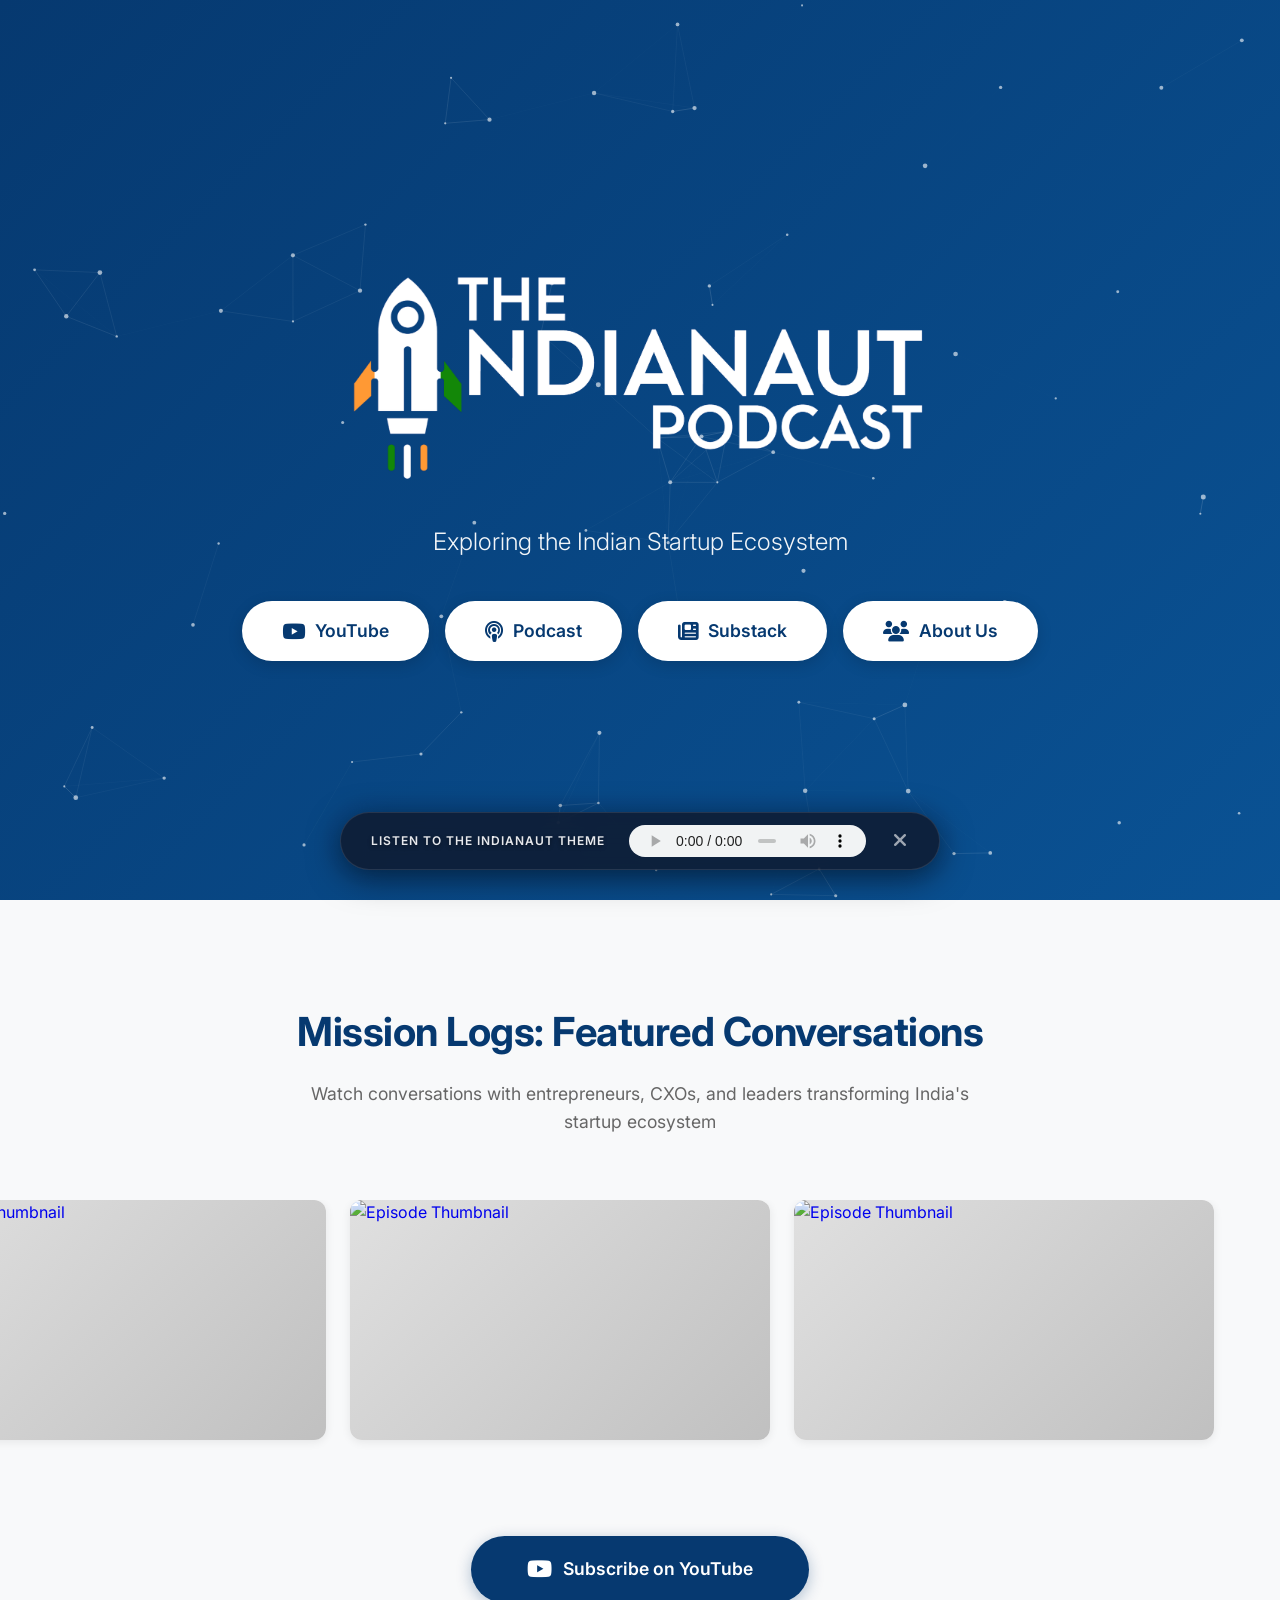
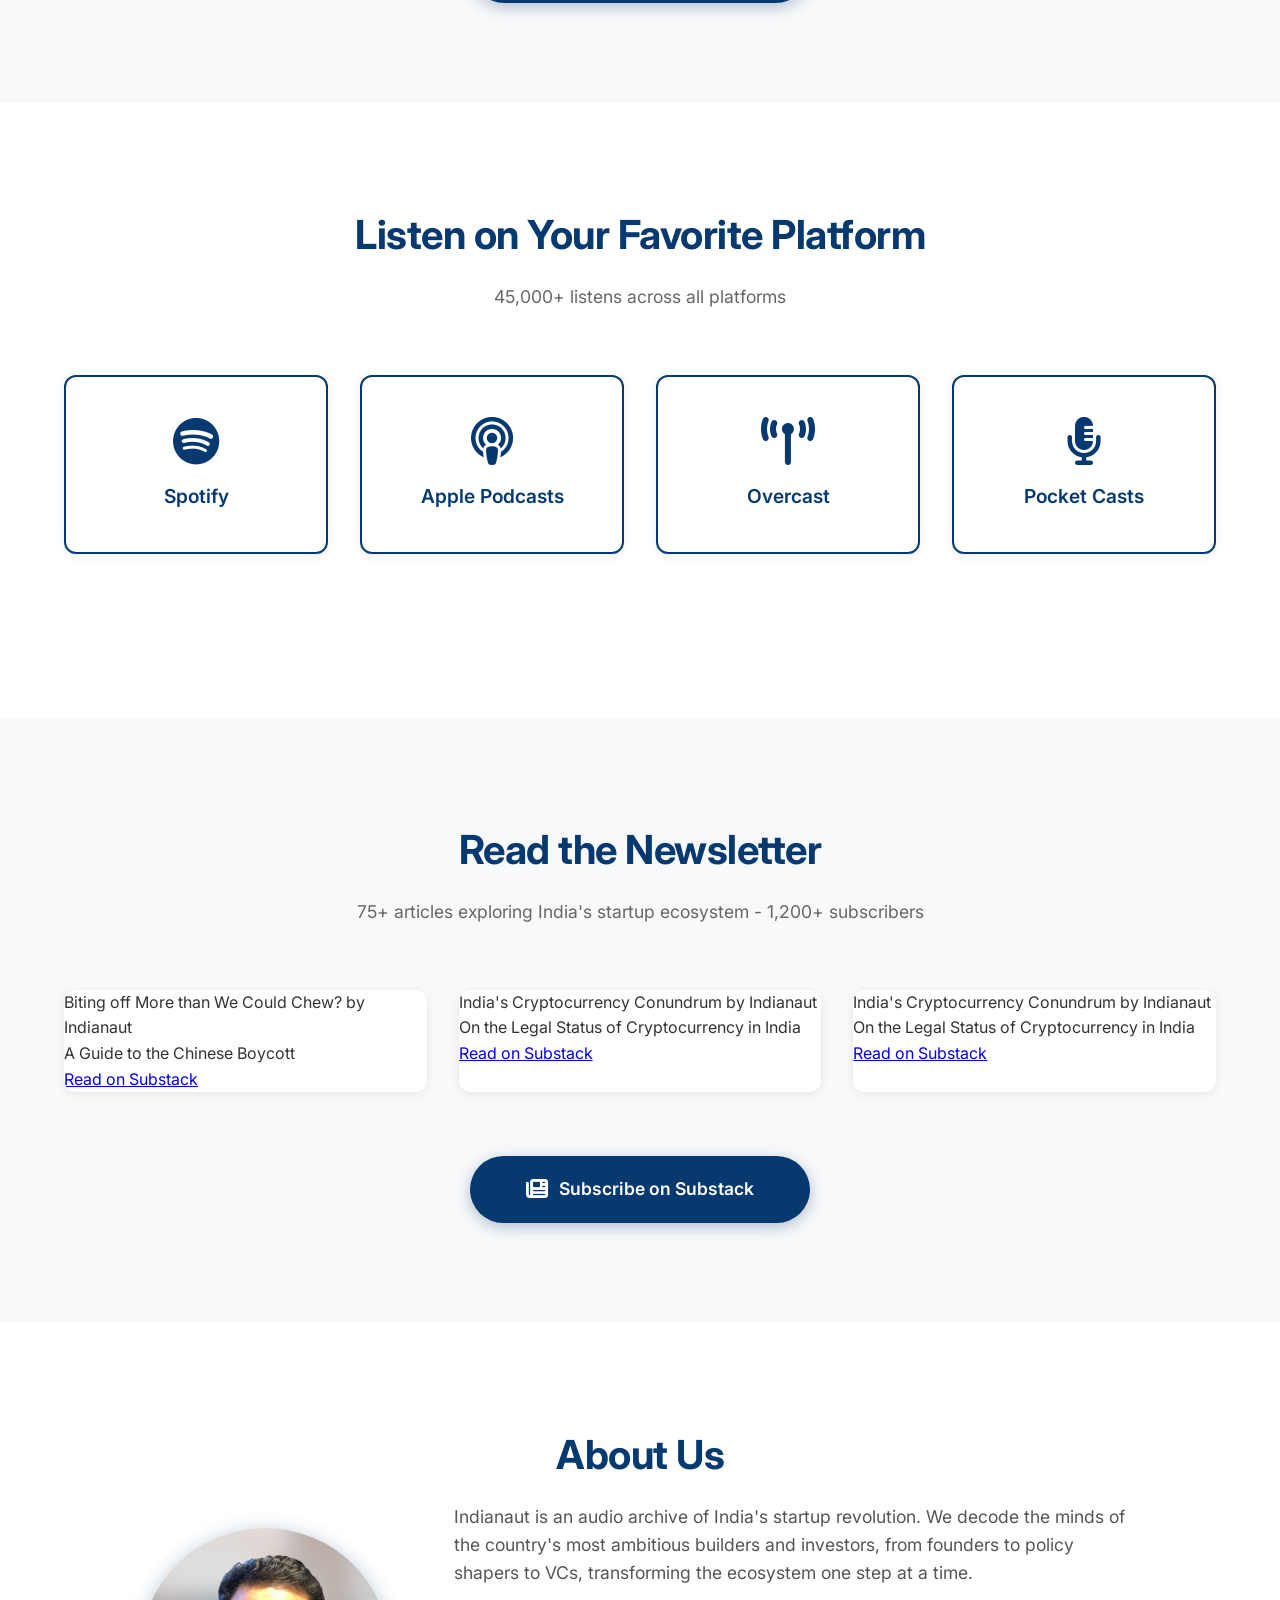
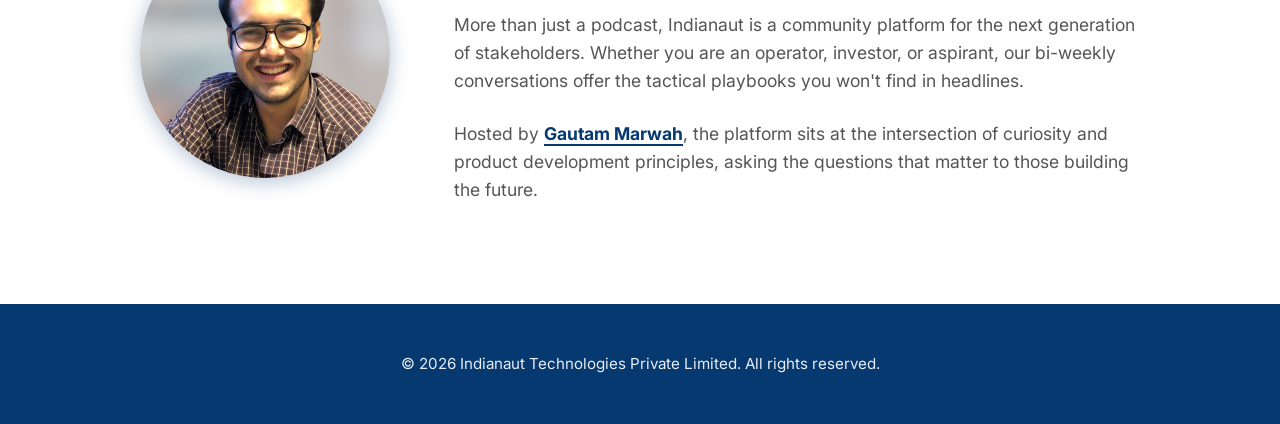
==== index.html @ 7483e56b "First deploy" ====
<!DOCTYPE html>
<html lang="en">
<head>
    <meta charset="UTF-8">
    <meta name="viewport" content="width=device-width, initial-scale=1.0">
    <title>Indianaut | Exploring the Indian Startup Ecosystem</title>
    <meta name="description" content="Join Gautam Marwah as he decodes the stories of India's best founders and investors.">

    <!-- Favicons -->
    <link rel="icon" type="image/x-icon" href="favicon.ico">
    <link rel="apple-touch-icon" href="favicon.ico">

    <!-- Open Graph Meta Tags -->
    <meta property="og:type" content="website">
    <meta property="og:url" content="https://indianaut.com/">
    <meta property="og:title" content="Indianaut | Exploring the Indian Startup Ecosystem">
    <meta property="og:description" content="Join Gautam Marwah as he decodes the stories of India's best founders and investors.">
    <meta property="og:image" content="logo.png">
    <meta property="og:image:width" content="1200">
    <meta property="og:image:height" content="630">
    <meta property="og:site_name" content="Indianaut">

    <!-- Twitter Card Meta Tags -->
    <meta name="twitter:card" content="summary_large_image">
    <meta name="twitter:title" content="Indianaut | Exploring the Indian Startup Ecosystem">
    <meta name="twitter:description" content="Join Gautam Marwah as he decodes the stories of India's best founders and investors.">
    <meta name="twitter:image" content="logo.png">

    <link rel="stylesheet" href="style.css">
    <link rel="preconnect" href="https://fonts.googleapis.com">
    <link rel="preconnect" href="https://fonts.gstatic.com" crossorigin>
    <link href="https://fonts.googleapis.com/css2?family=Inter:wght@300;400;600;700&display=swap" rel="stylesheet">
    <link rel="stylesheet" href="https://cdnjs.cloudflare.com/ajax/libs/font-awesome/6.5.1/css/all.min.css">
</head>
<body>
    <!-- Hero Section -->
    <section id="hero" class="hero">
        <canvas id="particle-canvas" class="particle-canvas"></canvas>
        <div class="hero-content">
            <img src="logo.png" alt="Indianaut Logo" class="hero-logo">
            <h2 class="hero-subtitle">Exploring the Indian Startup Ecosystem</h2>
            <div class="cta-buttons">
                <a href="#youtube" class="cta-btn">
                    <i class="fab fa-youtube"></i>
                    <span>YouTube</span>
                </a>
                <a href="#audio" class="cta-btn">
                    <i class="fas fa-podcast"></i>
                    <span>Podcast</span>
                </a>
                <a href="#substack" class="cta-btn">
                    <i class="fas fa-newspaper"></i>
                    <span>Substack</span>
                </a>
                <a href="#about" class="cta-btn">
                    <i class="fas fa-users"></i>
                    <span>About Us</span>
                </a>
            </div>
        </div>
    </section>

    <!-- YouTube Section -->
    <section id="youtube" class="section youtube-section">
        <div class="container">
            <h2 class="section-title reveal">Mission Logs: Featured Conversations</h2>
            <p class="section-description reveal">Watch conversations with entrepreneurs, CXOs, and leaders transforming India's startup ecosystem</p>
        </div>
        <div class="video-carousel-container">
            <div class="video-grid">
                <a href="https://www.youtube.com/watch?v=LO8CMroQEho" target="_blank" class="video-card reveal reveal-stagger-1">
                    <div class="video-thumbnail">
                        <img src="https://img.youtube.com/vi/LO8CMroQEho/maxresdefault.jpg" alt="Episode Thumbnail" class="video-thumbnail-img">
                        <div class="play-overlay">
                            <i class="fas fa-play-circle"></i>
                        </div>
                    </div>
                </a>
                <a href="https://www.youtube.com/watch?v=O_57m2HuJw8" target="_blank" class="video-card reveal reveal-stagger-2">
                    <div class="video-thumbnail">
                        <img src="https://img.youtube.com/vi/O_57m2HuJw8/maxresdefault.jpg" alt="Episode Thumbnail" class="video-thumbnail-img">
                        <div class="play-overlay">
                            <i class="fas fa-play-circle"></i>
                        </div>
                    </div>
                </a>
                <a href="https://www.youtube.com/watch?v=sqEYum704Nk" target="_blank" class="video-card reveal reveal-stagger-3">
                    <div class="video-thumbnail">
                        <img src="https://img.youtube.com/vi/sqEYum704Nk/maxresdefault.jpg" alt="Episode Thumbnail" class="video-thumbnail-img">
                        <div class="play-overlay">
                            <i class="fas fa-play-circle"></i>
                        </div>
                    </div>
                </a>
                <a href="https://www.youtube.com/watch?v=tTv1NaanEhQ" target="_blank" class="video-card reveal reveal-stagger-4">
                    <div class="video-thumbnail">
                        <img src="https://img.youtube.com/vi/tTv1NaanEhQ/maxresdefault.jpg" alt="Episode Thumbnail" class="video-thumbnail-img">
                        <div class="play-overlay">
                            <i class="fas fa-play-circle"></i>
                        </div>
                    </div>
                </a>
                <a href="https://www.youtube.com/watch?v=A7_Apa-YOko" target="_blank" class="video-card reveal reveal-stagger-5">
                    <div class="video-thumbnail">
                        <img src="https://img.youtube.com/vi/A7_Apa-YOko/maxresdefault.jpg" alt="Episode Thumbnail" class="video-thumbnail-img">
                        <div class="play-overlay">
                            <i class="fas fa-play-circle"></i>
                        </div>
                    </div>
                </a>
                <a href="https://www.youtube.com/watch?v=BmNhVs0JfJo" target="_blank" class="video-card reveal reveal-stagger-6">
                    <div class="video-thumbnail">
                        <img src="https://img.youtube.com/vi/BmNhVs0JfJo/maxresdefault.jpg" alt="Episode Thumbnail" class="video-thumbnail-img">
                        <div class="play-overlay">
                            <i class="fas fa-play-circle"></i>
                        </div>
                    </div>
                </a>
            </div>
        </div>
        <div class="container">
            <div class="button-container">
                <a href="https://www.youtube.com/@indianaut" target="_blank" class="primary-btn">
                    <i class="fab fa-youtube"></i>
                    <span>Subscribe on YouTube</span>
                </a>
            </div>
        </div>
    </section>

    <!-- Audio Platforms Section -->
    <section id="audio" class="section audio-section">
        <div class="container">
            <h2 class="section-title reveal">Listen on Your Favorite Platform</h2>
            <p class="section-description reveal">45,000+ listens across all platforms</p>
            <div class="audio-grid">
                <a href="https://creators.spotify.com/pod/show/indianaut" target="_blank" class="audio-card reveal reveal-stagger-1">
                    <i class="fab fa-spotify audio-icon"></i>
                    <h3>Spotify</h3>
                </a>
                <a href="https://podcasts.apple.com/us/podcast/the-indianaut-podcast/id1508093570" target="_blank" class="audio-card reveal reveal-stagger-2">
                    <i class="fas fa-podcast audio-icon"></i>
                    <h3>Apple Podcasts</h3>
                </a>
                <a href="https://overcast.fm/itunes1508093570/the-indianaut-podcast" target="_blank" class="audio-card reveal reveal-stagger-3">
                    <i class="fas fa-broadcast-tower audio-icon"></i>
                    <h3>Overcast</h3>
                </a>
                <a href="https://pca.st/n6uuleha" target="_blank" class="audio-card reveal reveal-stagger-4">
                    <i class="fas fa-microphone-alt audio-icon"></i>
                    <h3>Pocket Casts</h3>
                </a>
            </div>
        </div>
    </section>

    <!-- Substack Section -->
    <section id="substack" class="section substack-section">
        <div class="container">
            <h2 class="section-title reveal">Read the Newsletter</h2>
            <p class="section-description reveal">75+ articles exploring India's startup ecosystem - 1,200+ subscribers</p>
            <div class="article-grid">
                <div class="article-card substack-embed-card reveal reveal-stagger-1">
                    <div class="substack-post-embed"><p lang="en">Biting off More than We Could Chew? by Indianaut</p><p>A Guide to the Chinese Boycott</p><a data-post-link href="https://indianaut.substack.com/p/biting-off-more-than-we-could-chew">Read on Substack</a></div><script async src="https://substack.com/embedjs/embed.js" charset="utf-8"></script>
                </div>
                <div class="article-card substack-embed-card reveal reveal-stagger-2">
                    <div class="substack-post-embed"><p lang="en">India's Cryptocurrency Conundrum by Indianaut</p><p>On the Legal Status of Cryptocurrency in India</p><a data-post-link href="https://indianaut.substack.com/p/indias-cryptocurrency-conundrum">Read on Substack</a></div><script async src="https://substack.com/embedjs/embed.js" charset="utf-8"></script>
                </div>
                <div class="article-card substack-embed-card reveal reveal-stagger-3">
                    <div class="substack-post-embed"><p lang="en">India's Cryptocurrency Conundrum by Indianaut</p><p>On the Legal Status of Cryptocurrency in India</p><a data-post-link href="https://indianaut.substack.com/p/indias-cryptocurrency-conundrum">Read on Substack</a></div><script async src="https://substack.com/embedjs/embed.js" charset="utf-8"></script>
                </div>
            </div>
            <div class="button-container">
                <a href="https://indianaut.substack.com/" target="_blank" class="primary-btn">
                    <i class="fas fa-newspaper"></i>
                    <span>Subscribe on Substack</span>
                </a>
            </div>
        </div>
    </section>

    <!-- About Section -->
    <section id="about" class="section about-section">
        <div class="container">
            <h2 class="section-title reveal">About Us</h2>
            <div class="about-content reveal">
                <div class="profile-photo">
                    <img src="GautamMarwah-Photo.PNG" alt="Gautam Marwah" class="profile-img">
                </div>
                <div class="about-text">
                    <p class="about-bio">
                        Indianaut is an audio archive of India's startup revolution. We decode the minds of the country's most ambitious builders and investors, from founders to policy shapers to VCs, transforming the ecosystem one step at a time.
                    </p>
                    <p class="about-bio">
                        More than just a podcast, Indianaut is a community platform for the next generation of stakeholders. Whether you are an operator, investor, or aspirant, our bi-weekly conversations offer the tactical playbooks you won't find in headlines.
                    </p>
                    <p class="about-bio">
                        Hosted by <strong><a href="https://www.linkedin.com/in/gautam-marwah/" target="_blank" class="host-link">Gautam Marwah</a></strong>, the platform sits at the intersection of curiosity and product development principles, asking the questions that matter to those building the future.
                    </p>
                </div>
            </div>
        </div>
    </section>

    <!-- Footer -->
    <footer class="footer">
        <div class="container">
            <p>&copy; 2026 Indianaut Technologies Private Limited. All rights reserved.</p>
        </div>
    </footer>

    <!-- Mini Audio Player -->
    <div class="mini-player" id="audioPlayer">
        <div class="mini-player-content">
            <span class="player-label">Listen to the Indianaut Theme</span>
            <audio controls class="audio-player">
                <source src="theme.mp3" type="audio/mpeg">
                Your browser does not support the audio element.
            </audio>
            <button class="close-player" id="closePlayer" aria-label="Close player">
                <i class="fas fa-times"></i>
            </button>
        </div>
    </div>

    <script>
        // Particle Network Effect for Hero Section
        document.addEventListener('DOMContentLoaded', function() {
            const canvas = document.getElementById('particle-canvas');
            if (!canvas) return;

            const ctx = canvas.getContext('2d');
            let particles = [];
            let mouse = { x: null, y: null, radius: 150 };

            // Set canvas size
            function setCanvasSize() {
                canvas.width = canvas.offsetWidth;
                canvas.height = canvas.offsetHeight;
            }
            setCanvasSize();
            window.addEventListener('resize', () => {
                setCanvasSize();
                initParticles();
            });

            // Particle class
            class Particle {
                constructor() {
                    this.x = Math.random() * canvas.width;
                    this.y = Math.random() * canvas.height;
                    this.vx = (Math.random() - 0.5) * 0.5;
                    this.vy = (Math.random() - 0.5) * 0.5;
                    this.radius = Math.random() * 1.5 + 1;
                }

                update() {
                    this.x += this.vx;
                    this.y += this.vy;

                    // Bounce off edges
                    if (this.x < 0 || this.x > canvas.width) this.vx *= -1;
                    if (this.y < 0 || this.y > canvas.height) this.vy *= -1;

                    // Mouse interaction - gentle push away
                    if (mouse.x !== null && mouse.y !== null) {
                        const dx = this.x - mouse.x;
                        const dy = this.y - mouse.y;
                        const distance = Math.sqrt(dx * dx + dy * dy);

                        if (distance < mouse.radius) {
                            const angle = Math.atan2(dy, dx);
                            const force = (mouse.radius - distance) / mouse.radius;
                            this.vx += Math.cos(angle) * force * 0.2;
                            this.vy += Math.sin(angle) * force * 0.2;
                        }
                    }

                    // Damping to prevent particles from moving too fast
                    this.vx *= 0.99;
                    this.vy *= 0.99;
                }

                draw() {
                    ctx.fillStyle = 'rgba(255, 255, 255, 0.6)';
                    ctx.beginPath();
                    ctx.arc(this.x, this.y, this.radius, 0, Math.PI * 2);
                    ctx.fill();
                }
            }

            // Initialize particles
            function initParticles() {
                particles = [];
                const numberOfParticles = Math.floor((canvas.width * canvas.height) / 15000);
                for (let i = 0; i < numberOfParticles; i++) {
                    particles.push(new Particle());
                }
            }

            // Draw connections between nearby particles
            function connectParticles() {
                for (let i = 0; i < particles.length; i++) {
                    for (let j = i + 1; j < particles.length; j++) {
                        const dx = particles[i].x - particles[j].x;
                        const dy = particles[i].y - particles[j].y;
                        const distance = Math.sqrt(dx * dx + dy * dy);

                        if (distance < 120) {
                            const opacity = 1 - (distance / 120);
                            ctx.strokeStyle = `rgba(255, 255, 255, ${opacity * 0.3})`;
                            ctx.lineWidth = 0.5;
                            ctx.beginPath();
                            ctx.moveTo(particles[i].x, particles[i].y);
                            ctx.lineTo(particles[j].x, particles[j].y);
                            ctx.stroke();
                        }
                    }
                }
            }

            // Animation loop
            function animate() {
                ctx.clearRect(0, 0, canvas.width, canvas.height);

                particles.forEach(particle => {
                    particle.update();
                    particle.draw();
                });

                connectParticles();
                requestAnimationFrame(animate);
            }

            // Track mouse movement
            canvas.addEventListener('mousemove', (e) => {
                const rect = canvas.getBoundingClientRect();
                mouse.x = e.clientX - rect.left;
                mouse.y = e.clientY - rect.top;
            });

            canvas.addEventListener('mouseleave', () => {
                mouse.x = null;
                mouse.y = null;
            });

            // Start animation
            initParticles();
            animate();
        });

        // Video Carousel Auto-Scroll
        document.addEventListener('DOMContentLoaded', function() {
            const videoGrid = document.querySelector('.video-grid');
            if (!videoGrid) return;

            // Clone all video cards to create seamless infinite loop
            const originalCards = Array.from(videoGrid.querySelectorAll('.video-card'));
            originalCards.forEach(card => {
                const clone = card.cloneNode(true);
                videoGrid.appendChild(clone);
            });

            let isPaused = false;
            let scrollPosition = 0;
            const pixelsPerSecond = 60; // Adjust for scroll speed
            let lastTimestamp = 0;
            let isUserScrolling = false;

            function smoothScroll(timestamp) {
                if (!lastTimestamp) lastTimestamp = timestamp;
                const deltaTime = (timestamp - lastTimestamp) / 1000;
                lastTimestamp = timestamp;

                if (!isPaused && !isUserScrolling) {
                    scrollPosition += pixelsPerSecond * deltaTime;

                    // Calculate the width of one complete set of cards
                    const cardWidth = originalCards[0].offsetWidth;
                    const gap = 24;
                    const singleSetWidth = (cardWidth + gap) * originalCards.length;

                    // Reset position seamlessly when we've scrolled past the original set
                    if (scrollPosition >= singleSetWidth) {
                        scrollPosition = scrollPosition - singleSetWidth;
                    }

                    videoGrid.scrollLeft = scrollPosition;
                }

                requestAnimationFrame(smoothScroll);
            }

            // Start the continuous scroll animation
            requestAnimationFrame(smoothScroll);

            // Pause on hover
            videoGrid.addEventListener('mouseenter', () => {
                isPaused = true;
            });

            // Resume on mouse leave
            videoGrid.addEventListener('mouseleave', () => {
                isPaused = false;
            });

            // Handle manual scrolling
            let userScrollTimeout;
            let lastScrollLeft = 0;

            videoGrid.addEventListener('scroll', () => {
                // Detect if user is manually scrolling
                const currentScroll = videoGrid.scrollLeft;
                const scrollDiff = Math.abs(currentScroll - lastScrollLeft);
                const autoscrollDiff = Math.abs(currentScroll - scrollPosition);

                if (autoscrollDiff > 3) {
                    isUserScrolling = true;
                    scrollPosition = currentScroll;
                    clearTimeout(userScrollTimeout);

                    userScrollTimeout = setTimeout(() => {
                        isUserScrolling = false;
                    }, 2000);
                }

                lastScrollLeft = currentScroll;
            }, { passive: true });
        });

        // Scroll Reveal Animation with Intersection Observer
        document.addEventListener('DOMContentLoaded', function() {
            const observerOptions = {
                threshold: 0.1,
                rootMargin: '0px 0px -50px 0px'
            };

            const observer = new IntersectionObserver((entries) => {
                entries.forEach(entry => {
                    if (entry.isIntersecting) {
                        entry.target.classList.add('active');
                        // Stop observing once animated (one-time animation)
                        observer.unobserve(entry.target);
                    }
                });
            }, observerOptions);

            // Observe all elements with the reveal class
            document.querySelectorAll('.reveal').forEach(element => {
                observer.observe(element);
            });
        });

        // Audio Player Close Button
        document.addEventListener('DOMContentLoaded', function() {
            const closeButton = document.getElementById('closePlayer');
            const audioPlayer = document.getElementById('audioPlayer');

            if (closeButton && audioPlayer) {
                closeButton.addEventListener('click', function() {
                    // Fade out animation
                    audioPlayer.style.opacity = '0';
                    audioPlayer.style.transform = 'translateX(-50%) translateY(20px)';

                    // Remove after animation completes
                    setTimeout(() => {
                        audioPlayer.style.display = 'none';
                    }, 300);
                });
            }
        });
    </script>
</body>
</html>
---- style.css ----
/* Reset and Base Styles */
* {
    margin: 0;
    padding: 0;
    box-sizing: border-box;
}

html {
    scroll-behavior: smooth;
}

body {
    font-family: 'Inter', -apple-system, BlinkMacSystemFont, 'Segoe UI', Roboto, sans-serif;
    line-height: 1.6;
    color: #333;
    background-color: #fff;
}

/* Typography - Global Consistency */
p {
    line-height: 1.6;
}

/* Container */
.container {
    max-width: 1200px;
    margin: 0 auto;
    padding: 0 24px;
}

/* Hero Section */
.hero {
    min-height: 100vh;
    display: flex;
    align-items: center;
    justify-content: center;
    background: linear-gradient(135deg, #063970 0%, #0a5294 100%);
    color: white;
    text-align: center;
    padding: 24px;
    position: relative;
    overflow: hidden;
}

.particle-canvas {
    position: absolute;
    top: 0;
    left: 0;
    width: 100%;
    height: 100%;
    z-index: 0;
}

.hero-content {
    display: flex;
    flex-direction: column;
    align-items: center;
    justify-content: center;
    max-width: 800px;
    position: relative;
    z-index: 1;
}

.hero-logo {
    max-width: 80%;
    max-height: 35vh;
    width: auto;
    height: auto;
    display: block;
    margin: 0 auto 20px;
}

.hero-subtitle {
    font-size: 1.5rem;
    font-weight: 300;
    color: white;
    margin-bottom: 40px;
    opacity: 0.95;
}

.cta-buttons {
    display: flex;
    gap: 1rem;
    justify-content: center;
    flex-wrap: wrap;
}

.cta-btn {
    display: inline-flex;
    align-items: center;
    gap: 0.6rem;
    padding: 1rem 2.5rem;
    background-color: white;
    color: #063970;
    text-decoration: none;
    border-radius: 50px;
    font-weight: 600;
    font-size: 1.1rem;
    transition: all 0.3s ease;
    box-shadow: 0 4px 15px rgba(0, 0, 0, 0.15);
}

.cta-btn i {
    font-size: 1.3rem;
    color: #063970;
}

.cta-btn:hover {
    transform: translateY(-5px);
    box-shadow: 0 8px 25px rgba(0, 0, 0, 0.25);
    background-color: #f8f9fa;
}

.cta-btn:hover i {
    transform: scale(1.1);
}

/* Section Styles - Consistent Spacing */
.section {
    padding: 100px 0;
}

.section-title {
    font-size: 2.5rem;
    font-weight: 700;
    color: #063970;
    text-align: center;
    margin-bottom: 1rem;
    letter-spacing: -0.5px;
}

.section-description {
    text-align: center;
    font-size: 1.1rem;
    color: #666;
    line-height: 1.6;
    margin-bottom: 4rem;
    max-width: 700px;
    margin-left: auto;
    margin-right: auto;
}

/* YouTube Section */
.youtube-section {
    background-color: #f8f9fa;
}

.video-carousel-container {
    overflow: hidden;
    margin-bottom: 4rem;
}

.video-grid {
    display: flex;
    overflow-x: auto;
    gap: 1.5rem;
    padding: 0 24px 2rem 24px;
    scrollbar-width: none; /* Firefox */
    -ms-overflow-style: none; /* IE/Edge */
    scroll-behavior: auto; /* Override smooth for programmatic control */
}

.video-grid::-webkit-scrollbar {
    display: none; /* Chrome/Safari/Edge */
}

/* Standardized Card Styles */
.video-card {
    flex: 0 0 auto;
    width: 420px;
    background: white;
    border-radius: 12px;
    overflow: hidden;
    box-shadow: 0 2px 10px rgba(0, 0, 0, 0.08);
    transition: all 0.3s ease;
    text-decoration: none;
    display: block;
    cursor: pointer;
}

.video-card:hover {
    transform: translateY(-5px);
    box-shadow: 0 8px 30px rgba(0, 0, 0, 0.2);
}

.video-thumbnail {
    position: relative;
    overflow: hidden;
    width: 100%;
    height: 240px;
}

.video-thumbnail-img {
    width: 100%;
    height: 100%;
    object-fit: cover;
    display: block;
    background: linear-gradient(135deg, #e0e0e0 0%, #c0c0c0 100%);
    transition: transform 0.4s ease;
}

.video-card:hover .video-thumbnail-img {
    transform: scale(1.1);
}

.play-overlay {
    position: absolute;
    top: 0;
    left: 0;
    right: 0;
    bottom: 0;
    display: flex;
    align-items: center;
    justify-content: center;
    background: rgba(6, 57, 112, 0.85);
    opacity: 0;
    transition: opacity 0.3s ease;
}

.video-card:hover .play-overlay {
    opacity: 1;
}

.play-overlay i {
    font-size: 5rem;
    color: white;
    transition: transform 0.3s ease;
}

.video-card:hover .play-overlay i {
    transform: scale(1.1);
}

/* Audio Section */
.audio-section {
    background-color: white;
}

.audio-grid {
    display: grid;
    grid-template-columns: repeat(auto-fit, minmax(250px, 1fr));
    gap: 2rem;
    margin-bottom: 4rem;
}

.audio-card {
    background: white;
    border: 2px solid #063970;
    border-radius: 12px;
    padding: 2.5rem 2rem;
    text-align: center;
    text-decoration: none;
    color: #063970;
    box-shadow: 0 2px 10px rgba(0, 0, 0, 0.08);
    transition: all 0.3s ease;
}

.audio-card:hover {
    background: #063970;
    color: white;
    transform: translateY(-5px);
    box-shadow: 0 4px 20px rgba(6, 57, 112, 0.3);
}

.audio-icon {
    font-size: 3rem;
    margin-bottom: 1rem;
}

.audio-card h3 {
    font-size: 1.2rem;
    font-weight: 600;
}

/* Substack Section */
.substack-section {
    background-color: #f8f9fa;
}

.article-grid {
    display: grid;
    grid-template-columns: repeat(auto-fit, minmax(320px, 1fr));
    gap: 2rem;
    margin-bottom: 4rem;
}

.article-card {
    background: white;
    border-radius: 12px;
    padding: 2.5rem;
    box-shadow: 0 2px 10px rgba(0, 0, 0, 0.08);
    transition: all 0.3s ease;
}

.article-card:hover {
    transform: translateY(-5px);
    box-shadow: 0 4px 20px rgba(0, 0, 0, 0.12);
}

/* Substack Embed Styling */
.substack-embed-card {
    padding: 0;
    overflow: hidden;
}

.substack-post-embed {
    width: 100%;
}

.substack-embed-card:hover {
    transform: translateY(-5px);
    box-shadow: 0 4px 20px rgba(0, 0, 0, 0.12);
}

.article-title {
    font-size: 1.4rem;
    font-weight: 600;
    color: #063970;
    margin-bottom: 1rem;
    line-height: 1.3;
}

.article-excerpt {
    color: #666;
    margin-bottom: 1.5rem;
    line-height: 1.6;
    font-size: 1rem;
}

.read-more {
    color: #063970;
    text-decoration: none;
    font-weight: 600;
    transition: opacity 0.3s ease;
    font-size: 1rem;
}

.read-more:hover {
    opacity: 0.7;
}

/* About Section - Enhanced Layout */
.about-section {
    background-color: white;
}

.about-content {
    display: grid;
    grid-template-columns: 250px 1fr;
    gap: 4rem;
    align-items: center;
    max-width: 1000px;
    margin: 0 auto;
}

.profile-photo {
    display: flex;
    align-items: center;
    justify-content: center;
}

.profile-img {
    width: 250px;
    height: 250px;
    object-fit: cover;
    border-radius: 50%;
    box-shadow: 0 4px 20px rgba(6, 57, 112, 0.3);
    display: block;
}

.about-text {
    display: flex;
    flex-direction: column;
    justify-content: center;
}

.about-bio {
    font-size: 1.1rem;
    color: #555;
    line-height: 1.6;
    margin-bottom: 1.5rem;
    text-align: left;
}

.about-bio:last-child {
    margin-bottom: 0;
}

.host-link {
    color: #063970;
    text-decoration: none;
    border-bottom: 2px solid #063970;
    transition: all 0.3s ease;
}

.host-link:hover {
    color: #0a5294;
    border-bottom-color: #0a5294;
}

/* Button Styles */
.button-container {
    text-align: center;
}

.primary-btn {
    display: inline-flex;
    align-items: center;
    gap: 0.7rem;
    padding: 1.2rem 3.5rem;
    background-color: #063970;
    color: white;
    text-decoration: none;
    border-radius: 50px;
    font-weight: 600;
    font-size: 1.1rem;
    transition: all 0.3s ease;
    box-shadow: 0 4px 15px rgba(6, 57, 112, 0.3);
}

.primary-btn i {
    font-size: 1.4rem;
    color: white;
}

.primary-btn:hover {
    background-color: #0a5294;
    transform: translateY(-5px);
    box-shadow: 0 8px 25px rgba(6, 57, 112, 0.4);
}

.primary-btn:hover i {
    transform: scale(1.1);
}

/* Footer */
.footer {
    background-color: #063970;
    color: white;
    text-align: center;
    padding: 3rem 0;
}

.footer p {
    opacity: 0.9;
    font-size: 0.95rem;
}

/* Scroll Reveal Animations */
.reveal {
    opacity: 0;
    transform: translateY(30px);
    transition: opacity 0.6s ease-out, transform 0.6s ease-out;
}

.reveal.active {
    opacity: 1;
    transform: translateY(0);
}

/* Staggered animation delays for cards */
.reveal-stagger-1 { transition-delay: 0s; }
.reveal-stagger-2 { transition-delay: 0.1s; }
.reveal-stagger-3 { transition-delay: 0.2s; }
.reveal-stagger-4 { transition-delay: 0.3s; }
.reveal-stagger-5 { transition-delay: 0.4s; }
.reveal-stagger-6 { transition-delay: 0.5s; }

/* Floating Mission Capsule Audio Player */
.mini-player {
    position: fixed;
    bottom: 30px;
    left: 50%;
    transform: translateX(-50%);
    z-index: 1000;
    width: fit-content;
    max-width: 600px;
    background: rgba(15, 23, 42, 0.8);
    backdrop-filter: blur(12px);
    -webkit-backdrop-filter: blur(12px);
    border: 1px solid rgba(255, 255, 255, 0.1);
    border-radius: 50px;
    padding: 12px 30px;
    box-shadow: 0 8px 32px rgba(0, 0, 0, 0.5), 0 0 20px rgba(6, 57, 112, 0.3);
    transition: all 0.3s ease;
}

.mini-player:hover {
    box-shadow: 0 12px 40px rgba(0, 0, 0, 0.6), 0 0 30px rgba(6, 57, 112, 0.5);
    transform: translateX(-50%) translateY(-3px);
}

.mini-player-content {
    display: flex;
    align-items: center;
    gap: 1.5rem;
}

.player-label {
    color: white;
    font-weight: 600;
    font-size: 0.75rem;
    text-transform: uppercase;
    letter-spacing: 1px;
    white-space: nowrap;
    text-shadow: 0 2px 4px rgba(0, 0, 0, 0.5);
    opacity: 0.9;
}

.audio-player {
    height: 32px;
}

.close-player {
    background: none;
    border: none;
    color: white;
    font-size: 1.2rem;
    cursor: pointer;
    opacity: 0.6;
    transition: all 0.3s ease;
    padding: 0;
    width: 24px;
    height: 24px;
    display: flex;
    align-items: center;
    justify-content: center;
}

.close-player:hover {
    opacity: 1;
    transform: scale(1.1);
}

/* Responsive Design */
@media (max-width: 968px) {
    .container {
        padding: 0 32px;
    }

    .section {
        padding: 80px 0;
    }
}

@media (max-width: 768px) {
    .hero-logo {
        max-width: 85%;
        max-height: 30vh;
        margin-bottom: 16px;
    }

    .hero-subtitle {
        font-size: 1.2rem;
        margin-bottom: 32px;
    }

    .cta-buttons {
        flex-direction: column;
        align-items: stretch;
        max-width: 320px;
        margin: 0 auto;
    }

    .cta-btn {
        width: 100%;
    }

    .section {
        padding: 60px 0;
    }

    .section-title {
        font-size: 2rem;
    }

    .section-description {
        font-size: 1rem;
        margin-bottom: 3rem;
    }

    .video-card {
        width: 340px;
    }

    .video-thumbnail {
        height: 200px;
    }

    .audio-grid,
    .article-grid {
        grid-template-columns: 1fr;
        gap: 1.5rem;
    }

    .about-content {
        grid-template-columns: 1fr;
        text-align: center;
        gap: 2.5rem;
    }

    .profile-photo {
        order: -1;
    }

    .profile-img {
        width: 200px;
        height: 200px;
        margin: 0 auto;
    }

    .about-text {
        align-items: center;
    }

    /* Floating Capsule Mobile */
    .mini-player {
        bottom: 20px;
        max-width: 90%;
        padding: 10px 20px;
        border-radius: 40px;
    }

    .mini-player-content {
        gap: 1rem;
    }

    .player-label {
        font-size: 0.65rem;
    }

    .audio-player {
        height: 28px;
    }

    .close-player {
        font-size: 1rem;
        width: 20px;
        height: 20px;
    }
}

@media (max-width: 480px) {
    .container {
        padding: 0 20px;
    }

    .hero {
        padding: 20px;
    }

    .hero-logo {
        max-width: 90%;
        max-height: 25vh;
        margin-bottom: 12px;
    }

    .hero-subtitle {
        font-size: 1rem;
        margin-bottom: 28px;
    }

    .section {
        padding: 50px 0;
    }

    .section-title {
        font-size: 1.75rem;
        margin-bottom: 0.75rem;
    }

    .section-description {
        font-size: 0.95rem;
        margin-bottom: 2.5rem;
    }

    .video-carousel-container {
        margin-bottom: 3rem;
    }

    .video-grid {
        padding: 0 20px 1.5rem 20px;
        gap: 1rem;
    }

    .video-card {
        width: 280px;
    }

    .video-thumbnail {
        height: 160px;
    }

    .play-overlay i {
        font-size: 3.5rem;
    }

    .audio-grid,
    .article-grid {
        gap: 1.25rem;
    }

    .article-card,
    .audio-card {
        padding: 2rem 1.5rem;
    }

    .profile-img {
        width: 180px;
        height: 180px;
    }

    .about-bio {
        font-size: 1rem;
    }

    .primary-btn {
        padding: 1rem 2.5rem;
        font-size: 1rem;
    }

    .cta-btn {
        padding: 0.9rem 2rem;
        font-size: 1rem;
        gap: 0.5rem;
    }

    .cta-btn i {
        font-size: 1.1rem;
    }

    .primary-btn i {
        font-size: 1.2rem;
    }

    /* Floating Capsule Extra Small Mobile */
    .mini-player {
        bottom: 15px;
        max-width: 95%;
        padding: 8px 16px;
        border-radius: 35px;
    }

    .mini-player-content {
        gap: 0.75rem;
    }

    .player-label {
        font-size: 0.6rem;
        letter-spacing: 0.5px;
    }

    .audio-player {
        height: 24px;
    }

    .close-player {
        font-size: 0.9rem;
        width: 18px;
        height: 18px;
    }
}
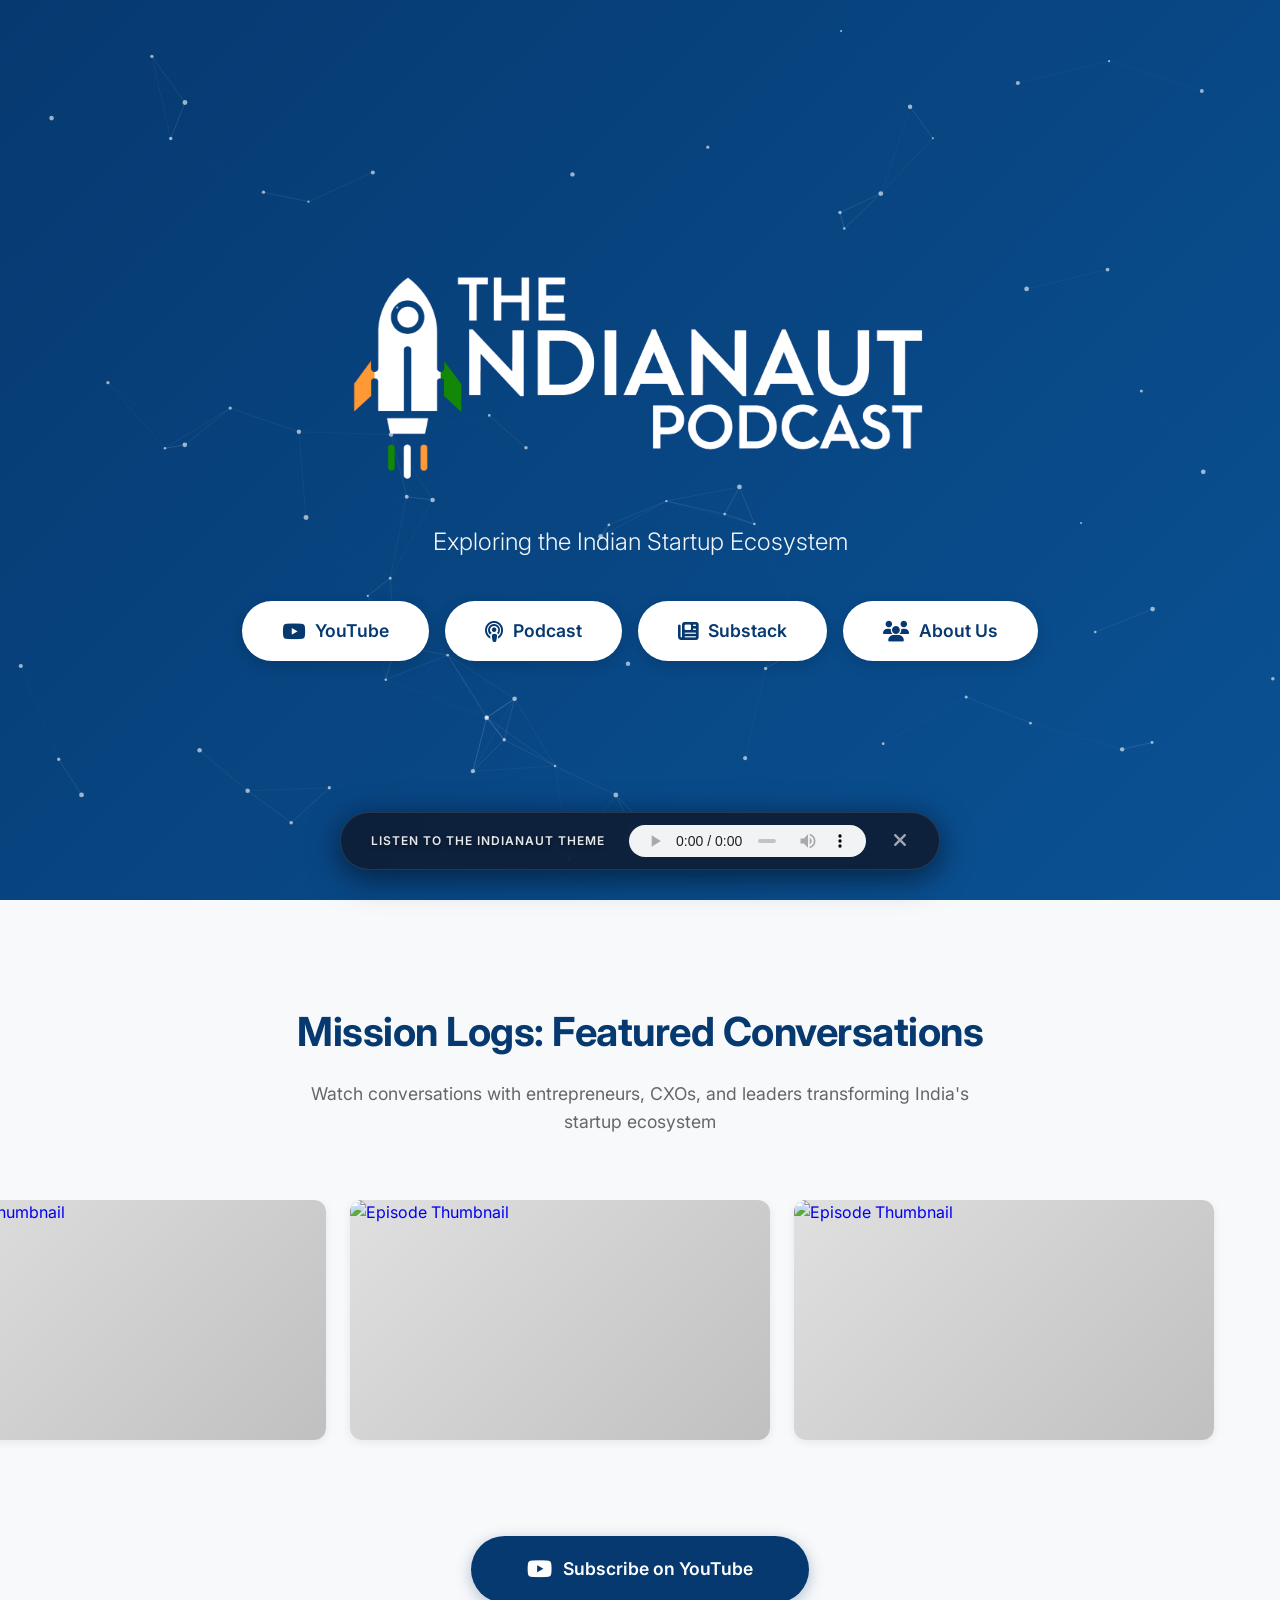
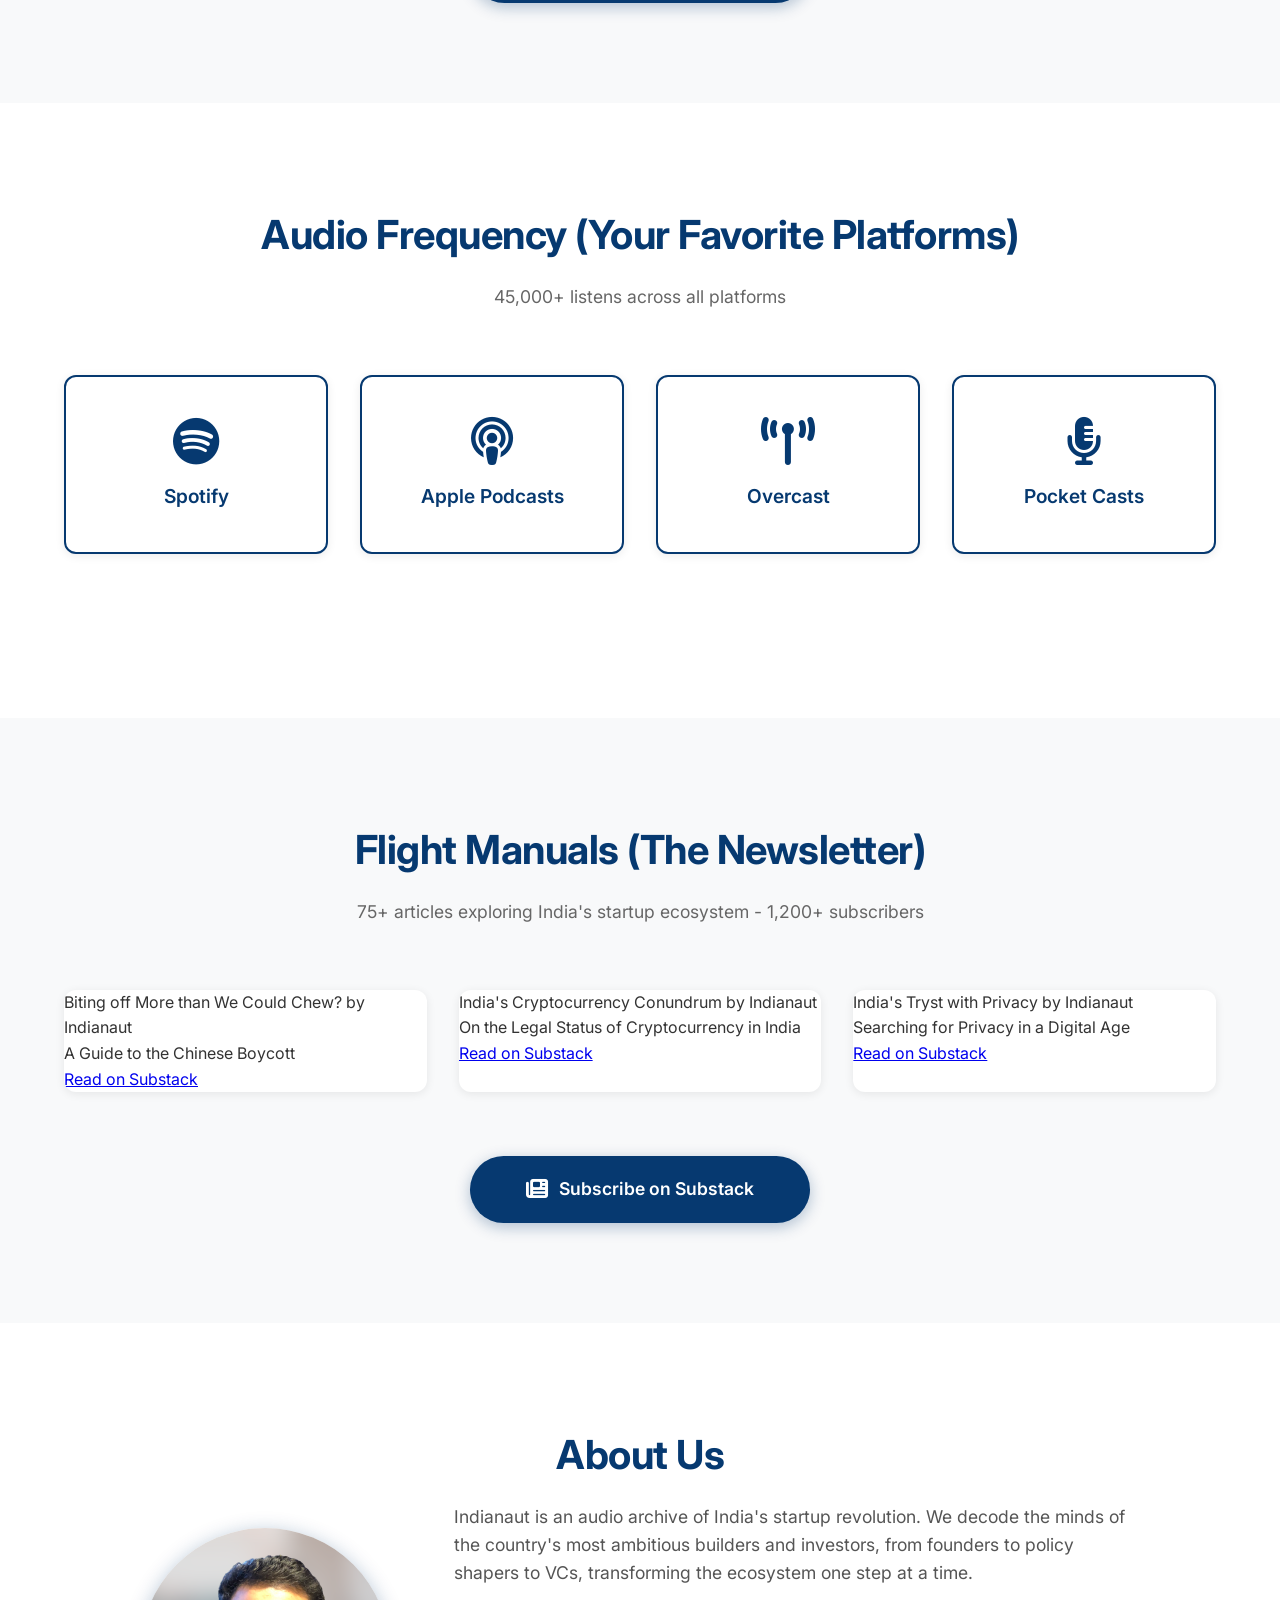
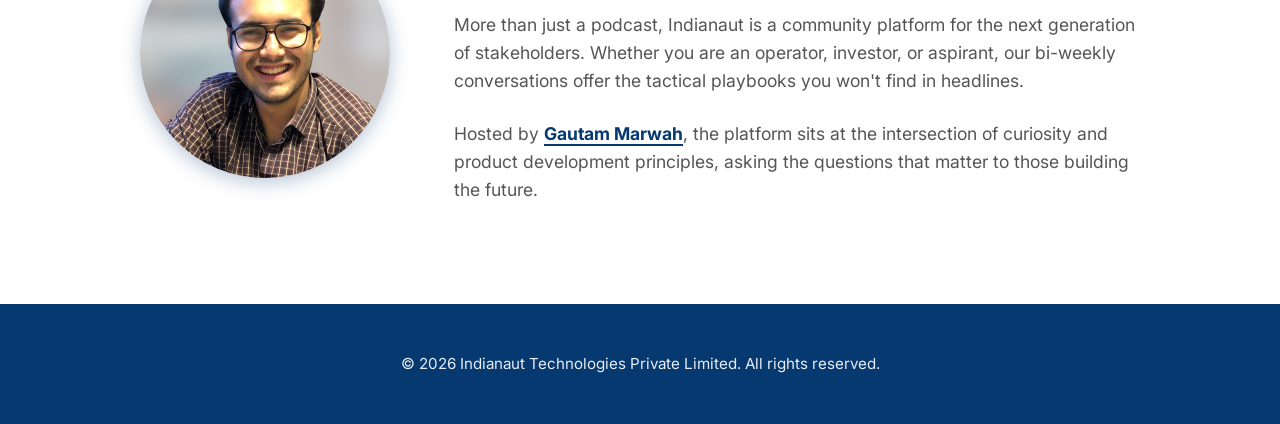
==== commit 2a59960e: ""substack fix"" ====
--- a/index.html
+++ b/index.html
@@ -131,7 +131,7 @@
     <!-- Audio Platforms Section -->
     <section id="audio" class="section audio-section">
         <div class="container">
-            <h2 class="section-title reveal">Listen on Your Favorite Platform</h2>
+            <h2 class="section-title reveal">Audio Frequency (Your Favorite Platforms)</h2>
             <p class="section-description reveal">45,000+ listens across all platforms</p>
             <div class="audio-grid">
                 <a href="https://creators.spotify.com/pod/show/indianaut" target="_blank" class="audio-card reveal reveal-stagger-1">
@@ -157,7 +157,7 @@
     <!-- Substack Section -->
     <section id="substack" class="section substack-section">
         <div class="container">
-            <h2 class="section-title reveal">Read the Newsletter</h2>
+            <h2 class="section-title reveal">Flight Manuals (The Newsletter)</h2>
             <p class="section-description reveal">75+ articles exploring India's startup ecosystem - 1,200+ subscribers</p>
             <div class="article-grid">
                 <div class="article-card substack-embed-card reveal reveal-stagger-1">
@@ -167,7 +167,7 @@
                     <div class="substack-post-embed"><p lang="en">India's Cryptocurrency Conundrum by Indianaut</p><p>On the Legal Status of Cryptocurrency in India</p><a data-post-link href="https://indianaut.substack.com/p/indias-cryptocurrency-conundrum">Read on Substack</a></div><script async src="https://substack.com/embedjs/embed.js" charset="utf-8"></script>
                 </div>
                 <div class="article-card substack-embed-card reveal reveal-stagger-3">
-                    <div class="substack-post-embed"><p lang="en">India's Cryptocurrency Conundrum by Indianaut</p><p>On the Legal Status of Cryptocurrency in India</p><a data-post-link href="https://indianaut.substack.com/p/indias-cryptocurrency-conundrum">Read on Substack</a></div><script async src="https://substack.com/embedjs/embed.js" charset="utf-8"></script>
+                    <div class="substack-post-embed"><p lang="en">India's Tryst with Privacy by Indianaut</p><p>Searching for Privacy in a Digital Age</p><a data-post-link href="https://indianaut.substack.com/p/indias-tryst-with-privacy">Read on Substack</a></div><script async src="https://substack.com/embedjs/embed.js" charset="utf-8"></script>
                 </div>
             </div>
             <div class="button-container">
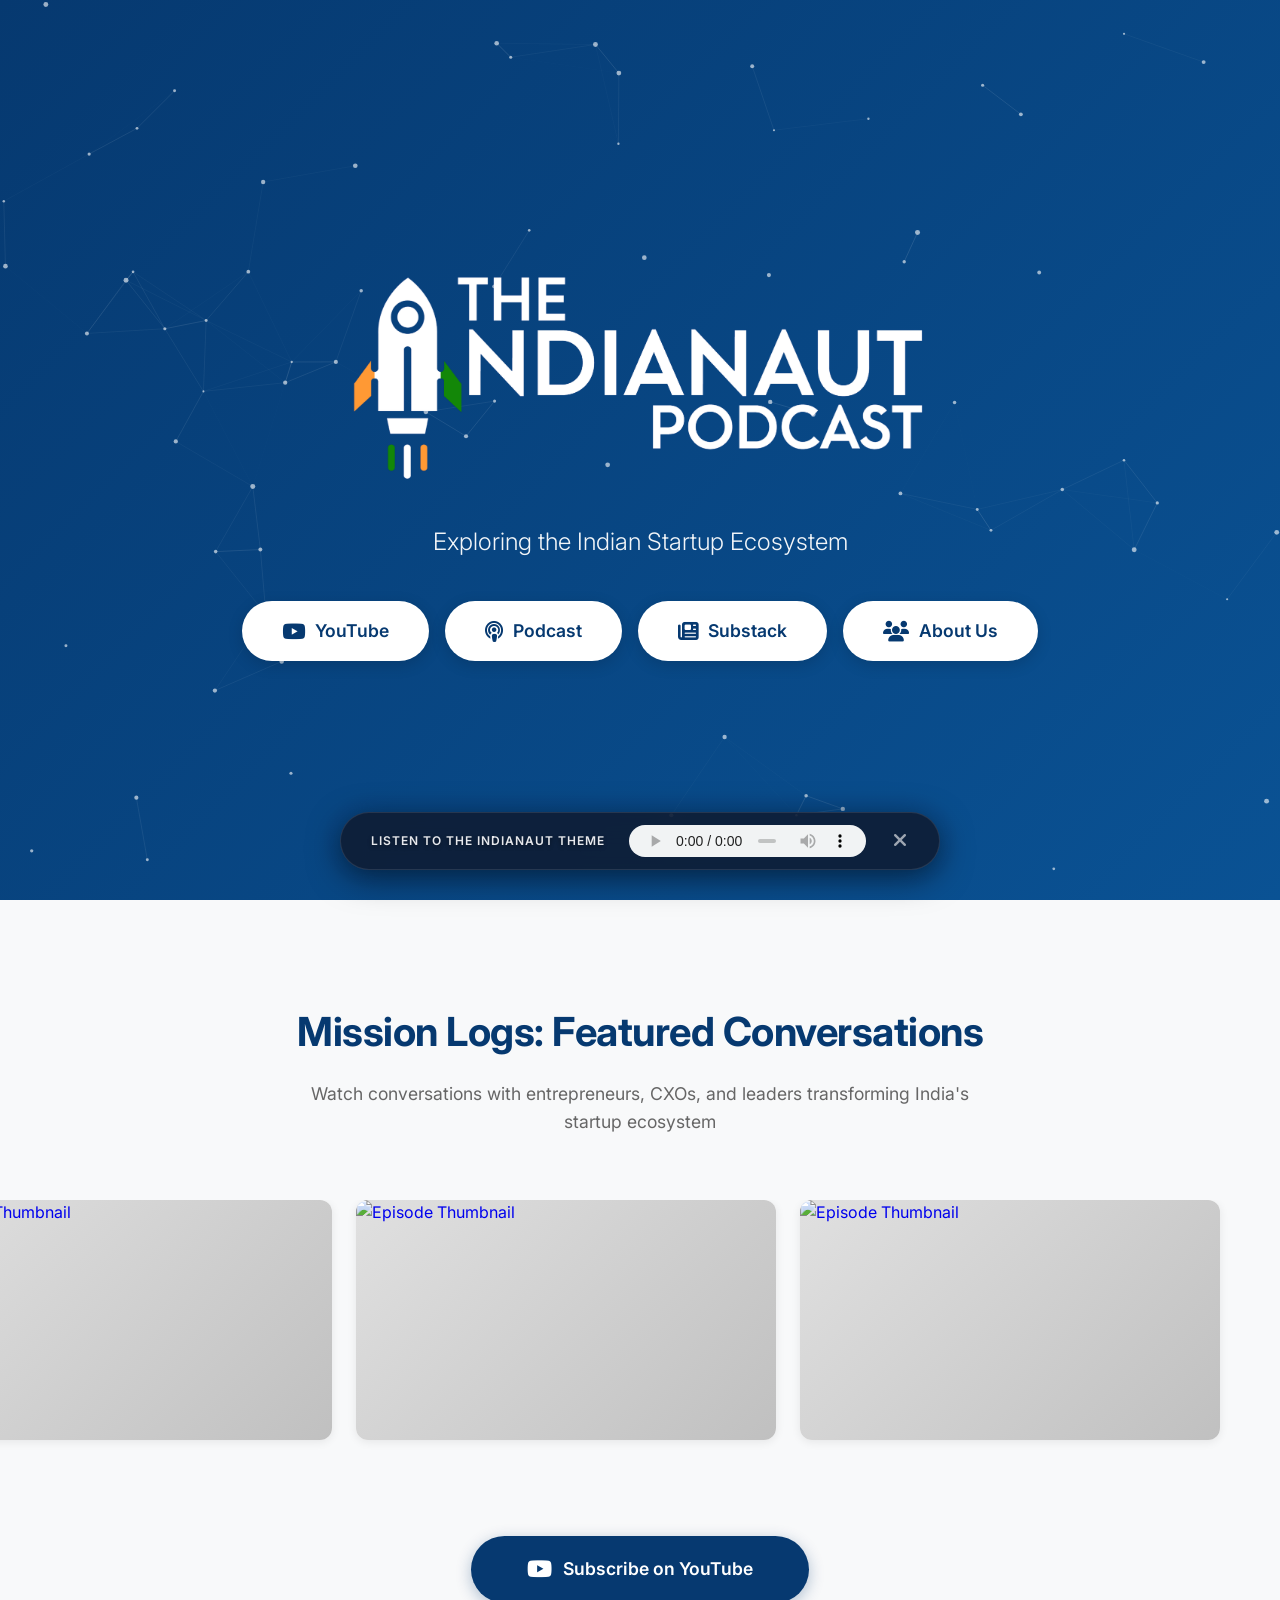
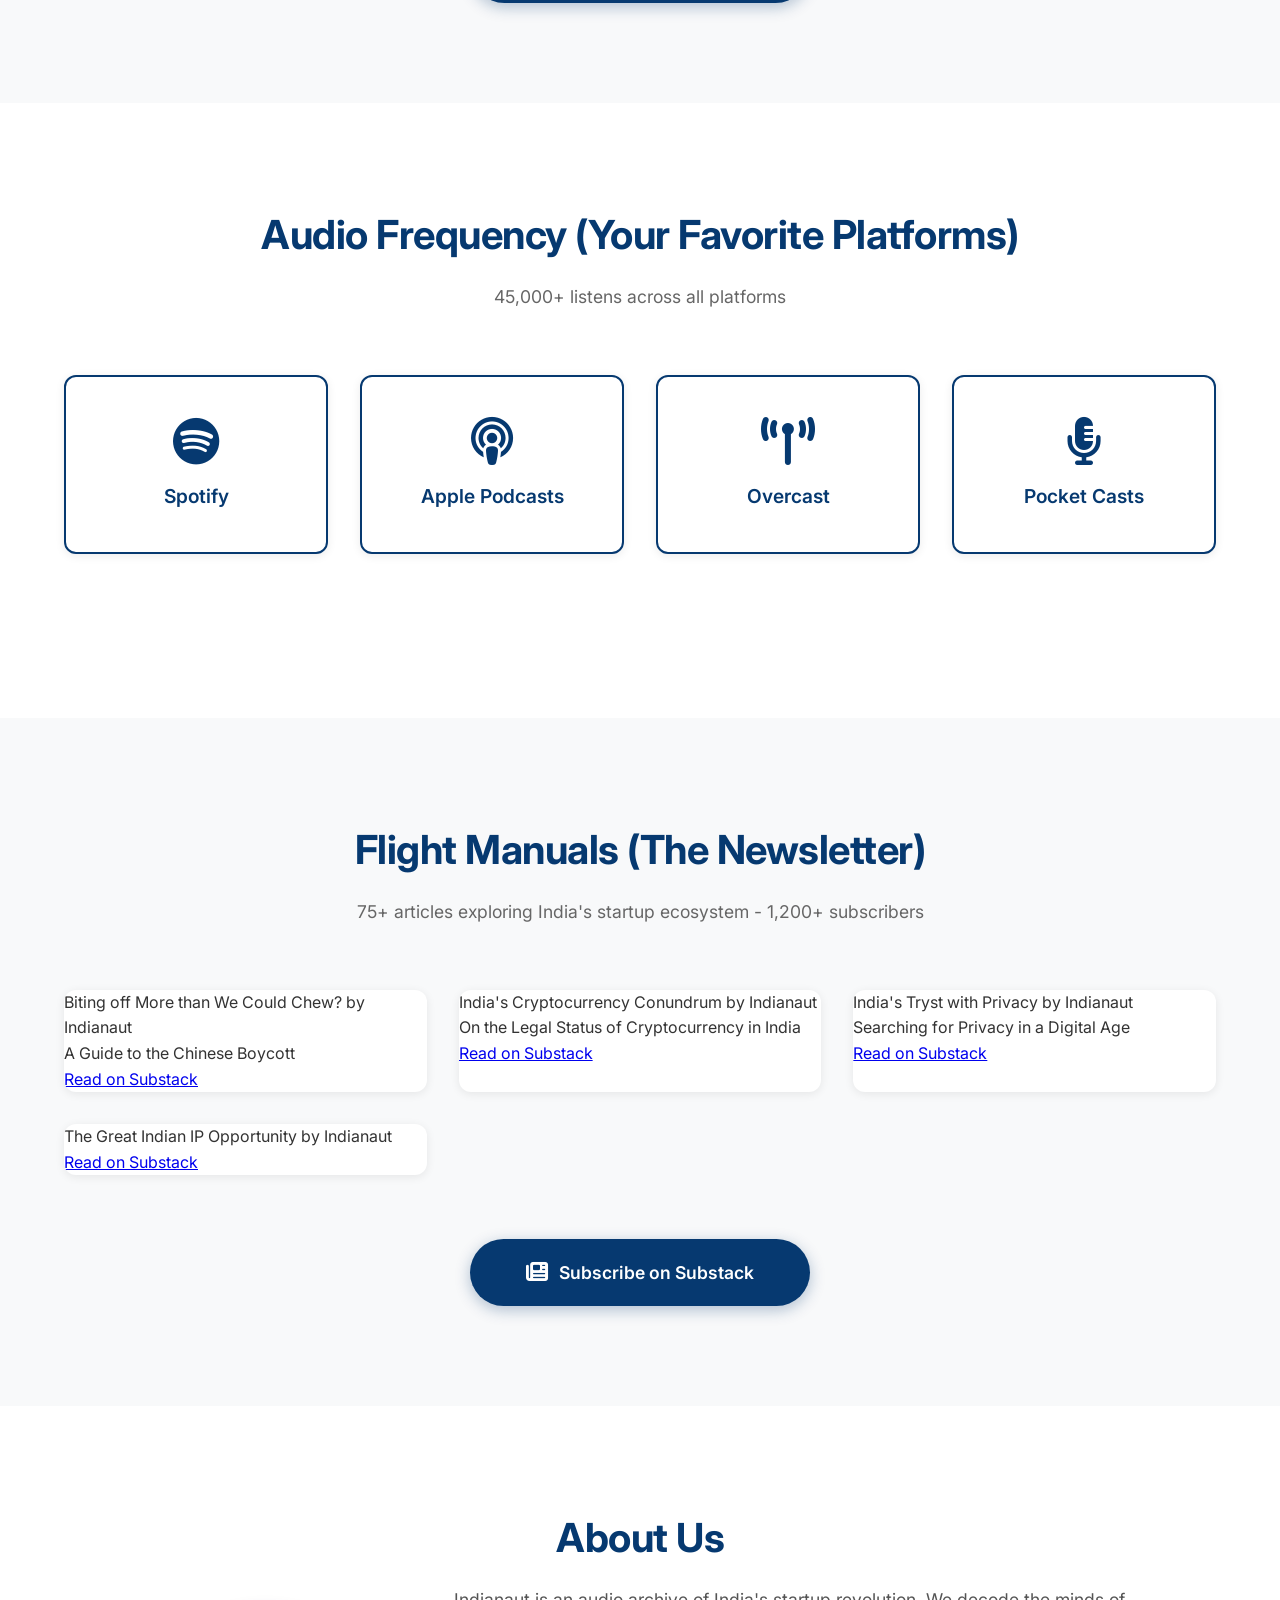
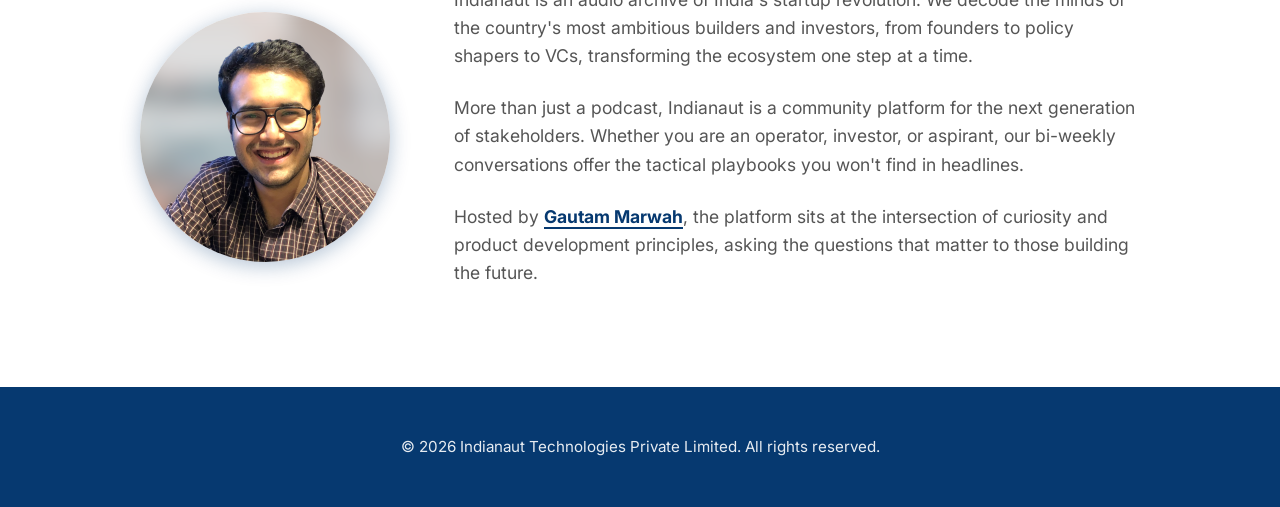
==== commit 684ab29c: "add The Great Indian IP Opportunity as 4th featured Substack article Co-Authored-By: Claude Sonnet 4" ====
--- a/index.html
+++ b/index.html
@@ -169,6 +169,9 @@
                 <div class="article-card substack-embed-card reveal reveal-stagger-3">
                     <div class="substack-post-embed"><p lang="en">India's Tryst with Privacy by Indianaut</p><p>Searching for Privacy in a Digital Age</p><a data-post-link href="https://indianaut.substack.com/p/indias-tryst-with-privacy">Read on Substack</a></div><script async src="https://substack.com/embedjs/embed.js" charset="utf-8"></script>
                 </div>
+                <div class="article-card substack-embed-card reveal reveal-stagger-4">
+                    <div class="substack-post-embed"><p lang="en">The Great Indian IP Opportunity by Indianaut</p><a data-post-link href="https://indianaut.substack.com/p/the-great-indian-ip-opportunity">Read on Substack</a></div><script async src="https://substack.com/embedjs/embed.js" charset="utf-8"></script>
+                </div>
             </div>
             <div class="button-container">
                 <a href="https://indianaut.substack.com/" target="_blank" class="primary-btn">
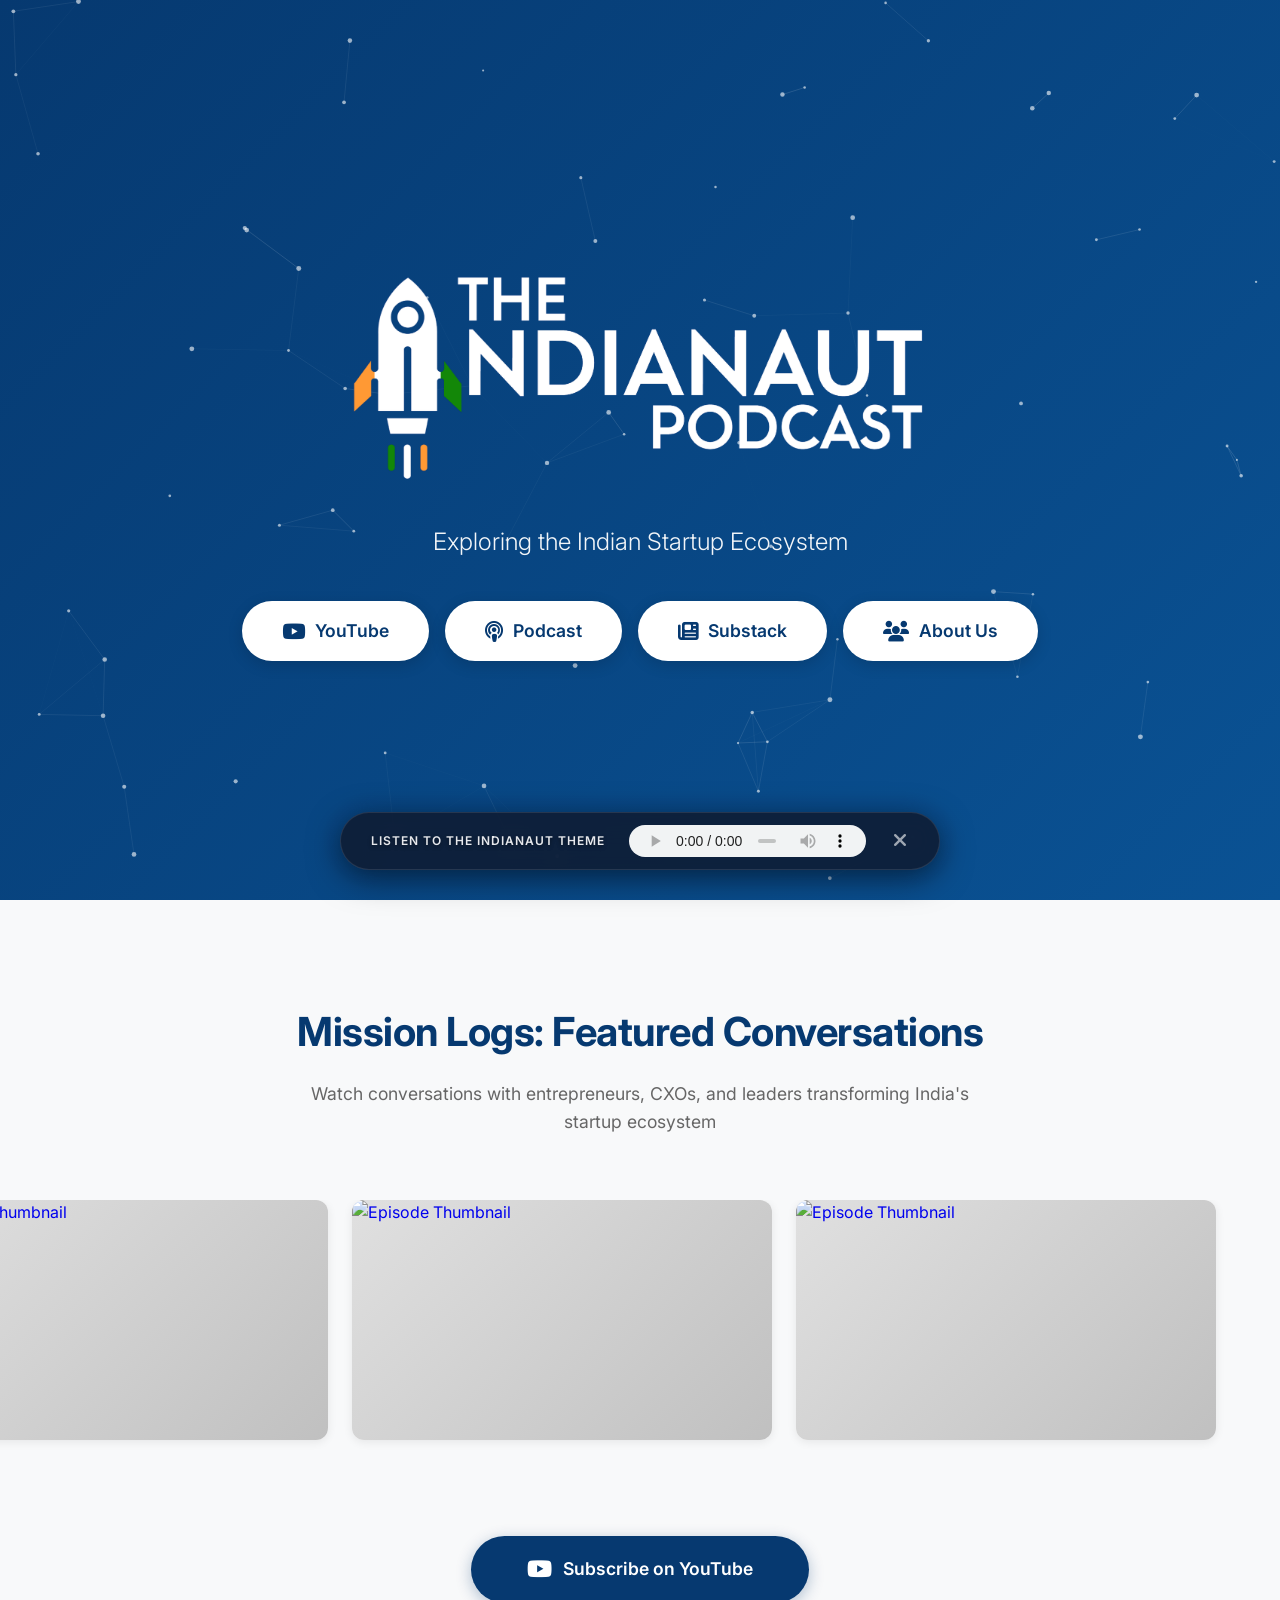
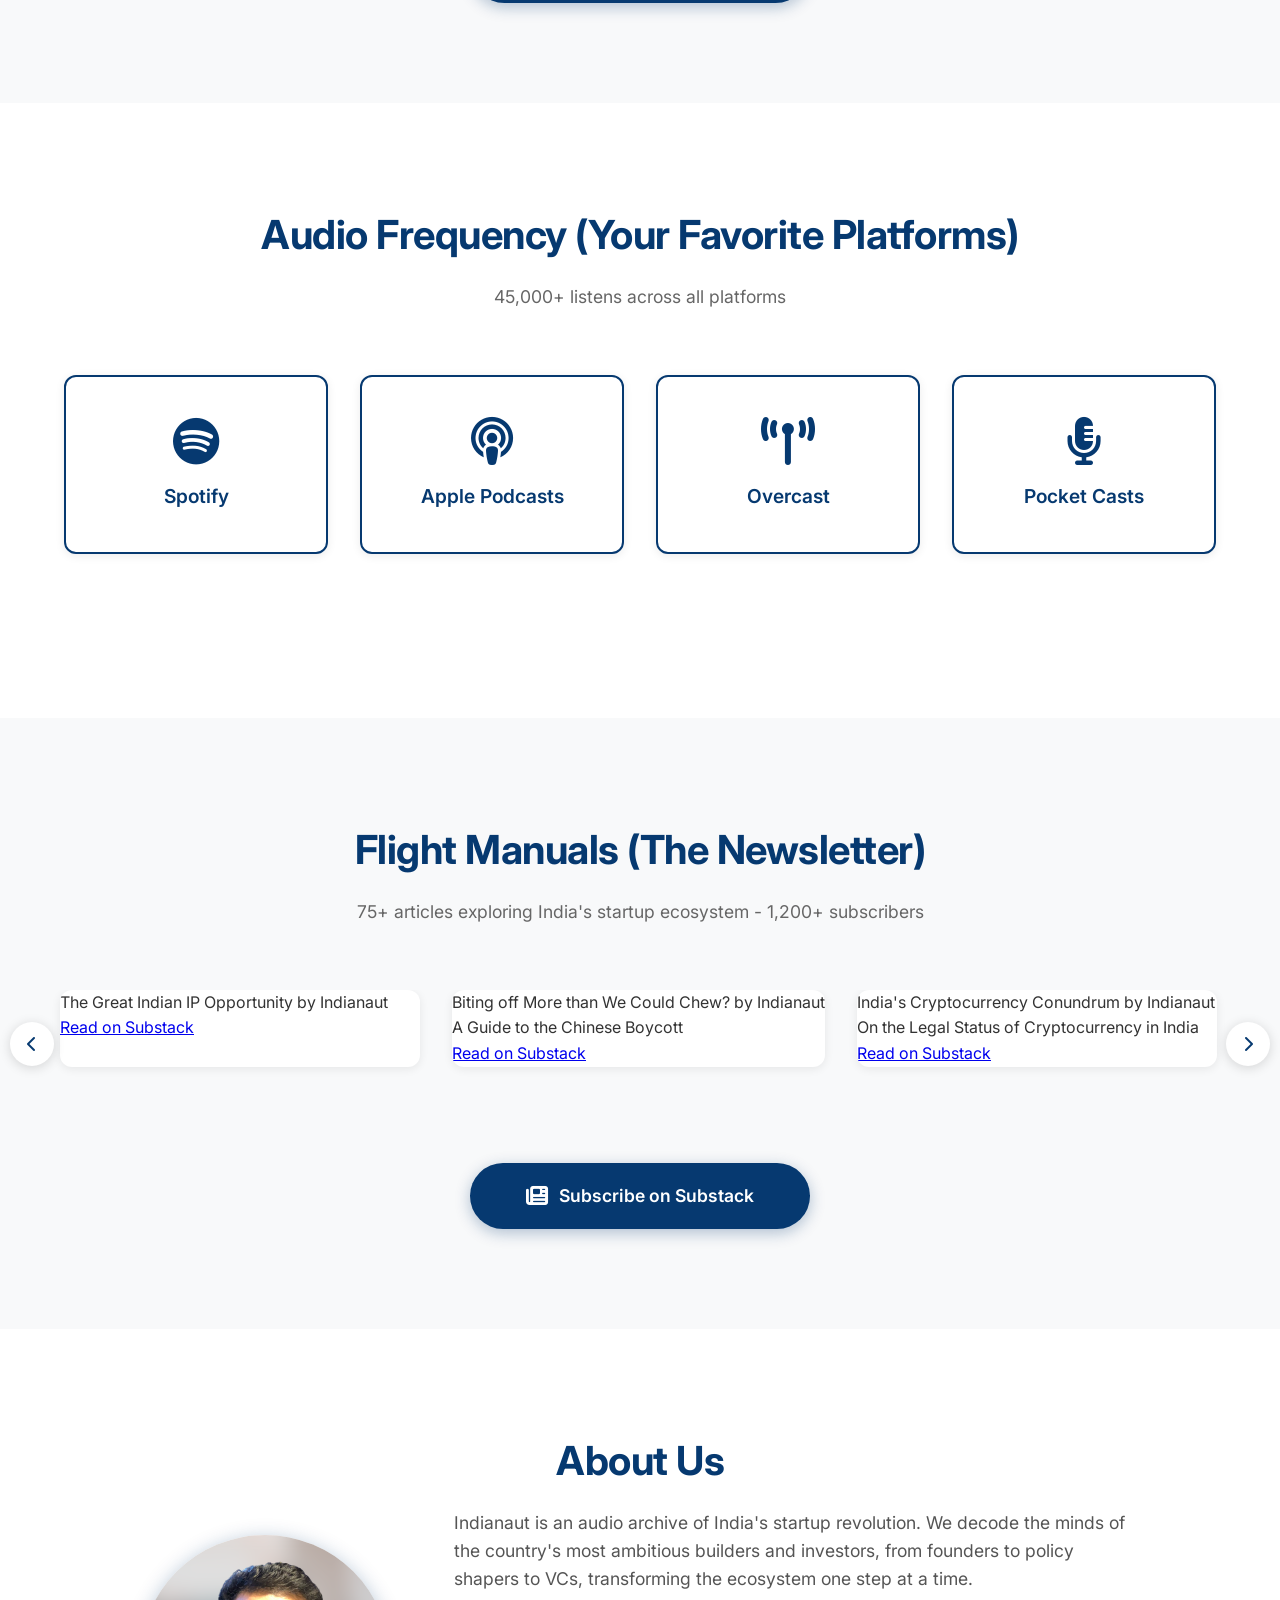
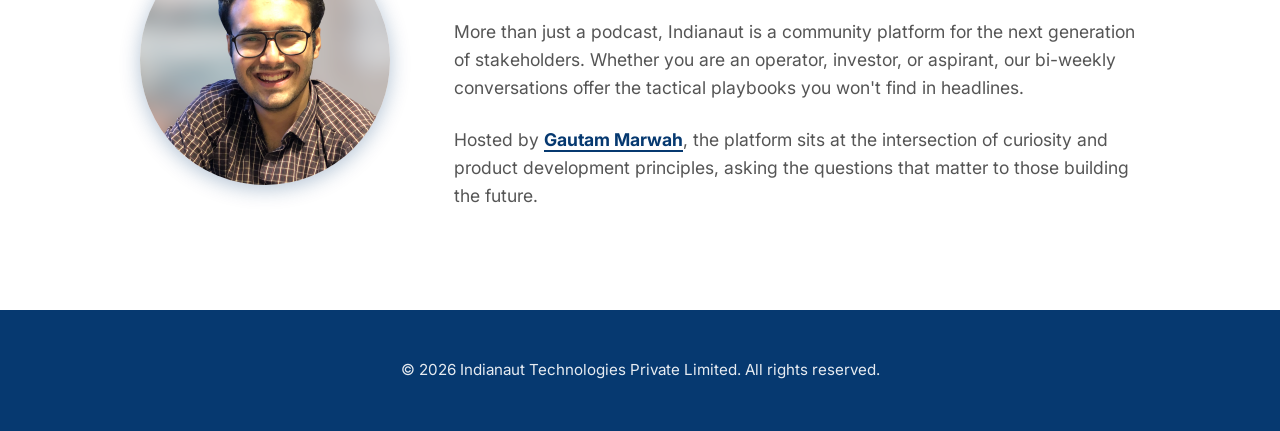
==== commit 160e2d21: "add horizontal scroll carousel to newsletter section, move IP Opportunity first Co-Authored-By: Clau" ====
--- a/index.html
+++ b/index.html
@@ -159,20 +159,26 @@
         <div class="container">
             <h2 class="section-title reveal">Flight Manuals (The Newsletter)</h2>
             <p class="section-description reveal">75+ articles exploring India's startup ecosystem - 1,200+ subscribers</p>
+        </div>
+        <div class="article-carousel-container">
+            <button class="article-scroll-btn article-scroll-prev" aria-label="Previous article"><i class="fas fa-chevron-left"></i></button>
             <div class="article-grid">
                 <div class="article-card substack-embed-card reveal reveal-stagger-1">
+                    <div class="substack-post-embed"><p lang="en">The Great Indian IP Opportunity by Indianaut</p><a data-post-link href="https://indianaut.substack.com/p/the-great-indian-ip-opportunity">Read on Substack</a></div><script async src="https://substack.com/embedjs/embed.js" charset="utf-8"></script>
+                </div>
+                <div class="article-card substack-embed-card reveal reveal-stagger-2">
                     <div class="substack-post-embed"><p lang="en">Biting off More than We Could Chew? by Indianaut</p><p>A Guide to the Chinese Boycott</p><a data-post-link href="https://indianaut.substack.com/p/biting-off-more-than-we-could-chew">Read on Substack</a></div><script async src="https://substack.com/embedjs/embed.js" charset="utf-8"></script>
                 </div>
-                <div class="article-card substack-embed-card reveal reveal-stagger-2">
+                <div class="article-card substack-embed-card reveal reveal-stagger-3">
                     <div class="substack-post-embed"><p lang="en">India's Cryptocurrency Conundrum by Indianaut</p><p>On the Legal Status of Cryptocurrency in India</p><a data-post-link href="https://indianaut.substack.com/p/indias-cryptocurrency-conundrum">Read on Substack</a></div><script async src="https://substack.com/embedjs/embed.js" charset="utf-8"></script>
                 </div>
-                <div class="article-card substack-embed-card reveal reveal-stagger-3">
+                <div class="article-card substack-embed-card reveal reveal-stagger-4">
                     <div class="substack-post-embed"><p lang="en">India's Tryst with Privacy by Indianaut</p><p>Searching for Privacy in a Digital Age</p><a data-post-link href="https://indianaut.substack.com/p/indias-tryst-with-privacy">Read on Substack</a></div><script async src="https://substack.com/embedjs/embed.js" charset="utf-8"></script>
                 </div>
-                <div class="article-card substack-embed-card reveal reveal-stagger-4">
-                    <div class="substack-post-embed"><p lang="en">The Great Indian IP Opportunity by Indianaut</p><a data-post-link href="https://indianaut.substack.com/p/the-great-indian-ip-opportunity">Read on Substack</a></div><script async src="https://substack.com/embedjs/embed.js" charset="utf-8"></script>
-                </div>
-            </div>
+            </div>
+            <button class="article-scroll-btn article-scroll-next" aria-label="Next article"><i class="fas fa-chevron-right"></i></button>
+        </div>
+        <div class="container">
             <div class="button-container">
                 <a href="https://indianaut.substack.com/" target="_blank" class="primary-btn">
                     <i class="fas fa-newspaper"></i>
@@ -454,6 +460,27 @@
             });
         });
 
+        // Article Carousel Scroll Buttons
+        document.addEventListener('DOMContentLoaded', function() {
+            const articleGrid = document.querySelector('.article-grid');
+            const prevBtn = document.querySelector('.article-scroll-prev');
+            const nextBtn = document.querySelector('.article-scroll-next');
+            if (!articleGrid) return;
+
+            const scrollAmount = 380;
+
+            if (prevBtn) {
+                prevBtn.addEventListener('click', () => {
+                    articleGrid.scrollBy({ left: -scrollAmount, behavior: 'smooth' });
+                });
+            }
+            if (nextBtn) {
+                nextBtn.addEventListener('click', () => {
+                    articleGrid.scrollBy({ left: scrollAmount, behavior: 'smooth' });
+                });
+            }
+        });
+
         // Audio Player Close Button
         document.addEventListener('DOMContentLoaded', function() {
             const closeButton = document.getElementById('closePlayer');
--- a/style.css
+++ b/style.css
@@ -277,11 +277,58 @@
     background-color: #f8f9fa;
 }
 
+.article-carousel-container {
+    position: relative;
+    overflow: hidden;
+    margin-bottom: 4rem;
+}
+
 .article-grid {
-    display: grid;
-    grid-template-columns: repeat(auto-fit, minmax(320px, 1fr));
+    display: flex;
+    overflow-x: auto;
     gap: 2rem;
-    margin-bottom: 4rem;
+    padding: 0 60px 2rem 60px;
+    scrollbar-width: none;
+    -ms-overflow-style: none;
+    scroll-behavior: smooth;
+}
+
+.article-grid::-webkit-scrollbar {
+    display: none;
+}
+
+.article-scroll-btn {
+    position: absolute;
+    top: 50%;
+    transform: translateY(-50%);
+    z-index: 10;
+    background: white;
+    border: none;
+    border-radius: 50%;
+    width: 44px;
+    height: 44px;
+    cursor: pointer;
+    box-shadow: 0 2px 12px rgba(0, 0, 0, 0.15);
+    display: flex;
+    align-items: center;
+    justify-content: center;
+    color: #063970;
+    font-size: 1rem;
+    transition: all 0.3s ease;
+}
+
+.article-scroll-btn:hover {
+    background: #063970;
+    color: white;
+    box-shadow: 0 4px 20px rgba(0, 0, 0, 0.2);
+}
+
+.article-scroll-prev {
+    left: 10px;
+}
+
+.article-scroll-next {
+    right: 10px;
 }
 
 .article-card {
@@ -290,6 +337,8 @@
     padding: 2.5rem;
     box-shadow: 0 2px 10px rgba(0, 0, 0, 0.08);
     transition: all 0.3s ease;
+    min-width: 360px;
+    flex-shrink: 0;
 }
 
 .article-card:hover {
@@ -587,9 +636,13 @@
         height: 200px;
     }
 
-    .audio-grid,
+    .audio-grid {
+        grid-template-columns: 1fr;
+        gap: 1.5rem;
+    }
+
     .article-grid {
-        grid-template-columns: 1fr;
+        padding: 0 50px 1.5rem 50px;
         gap: 1.5rem;
     }
 
@@ -695,8 +748,12 @@
         font-size: 3.5rem;
     }
 
-    .audio-grid,
+    .audio-grid {
+        gap: 1.25rem;
+    }
+
     .article-grid {
+        padding: 0 44px 1.5rem 44px;
         gap: 1.25rem;
     }
 
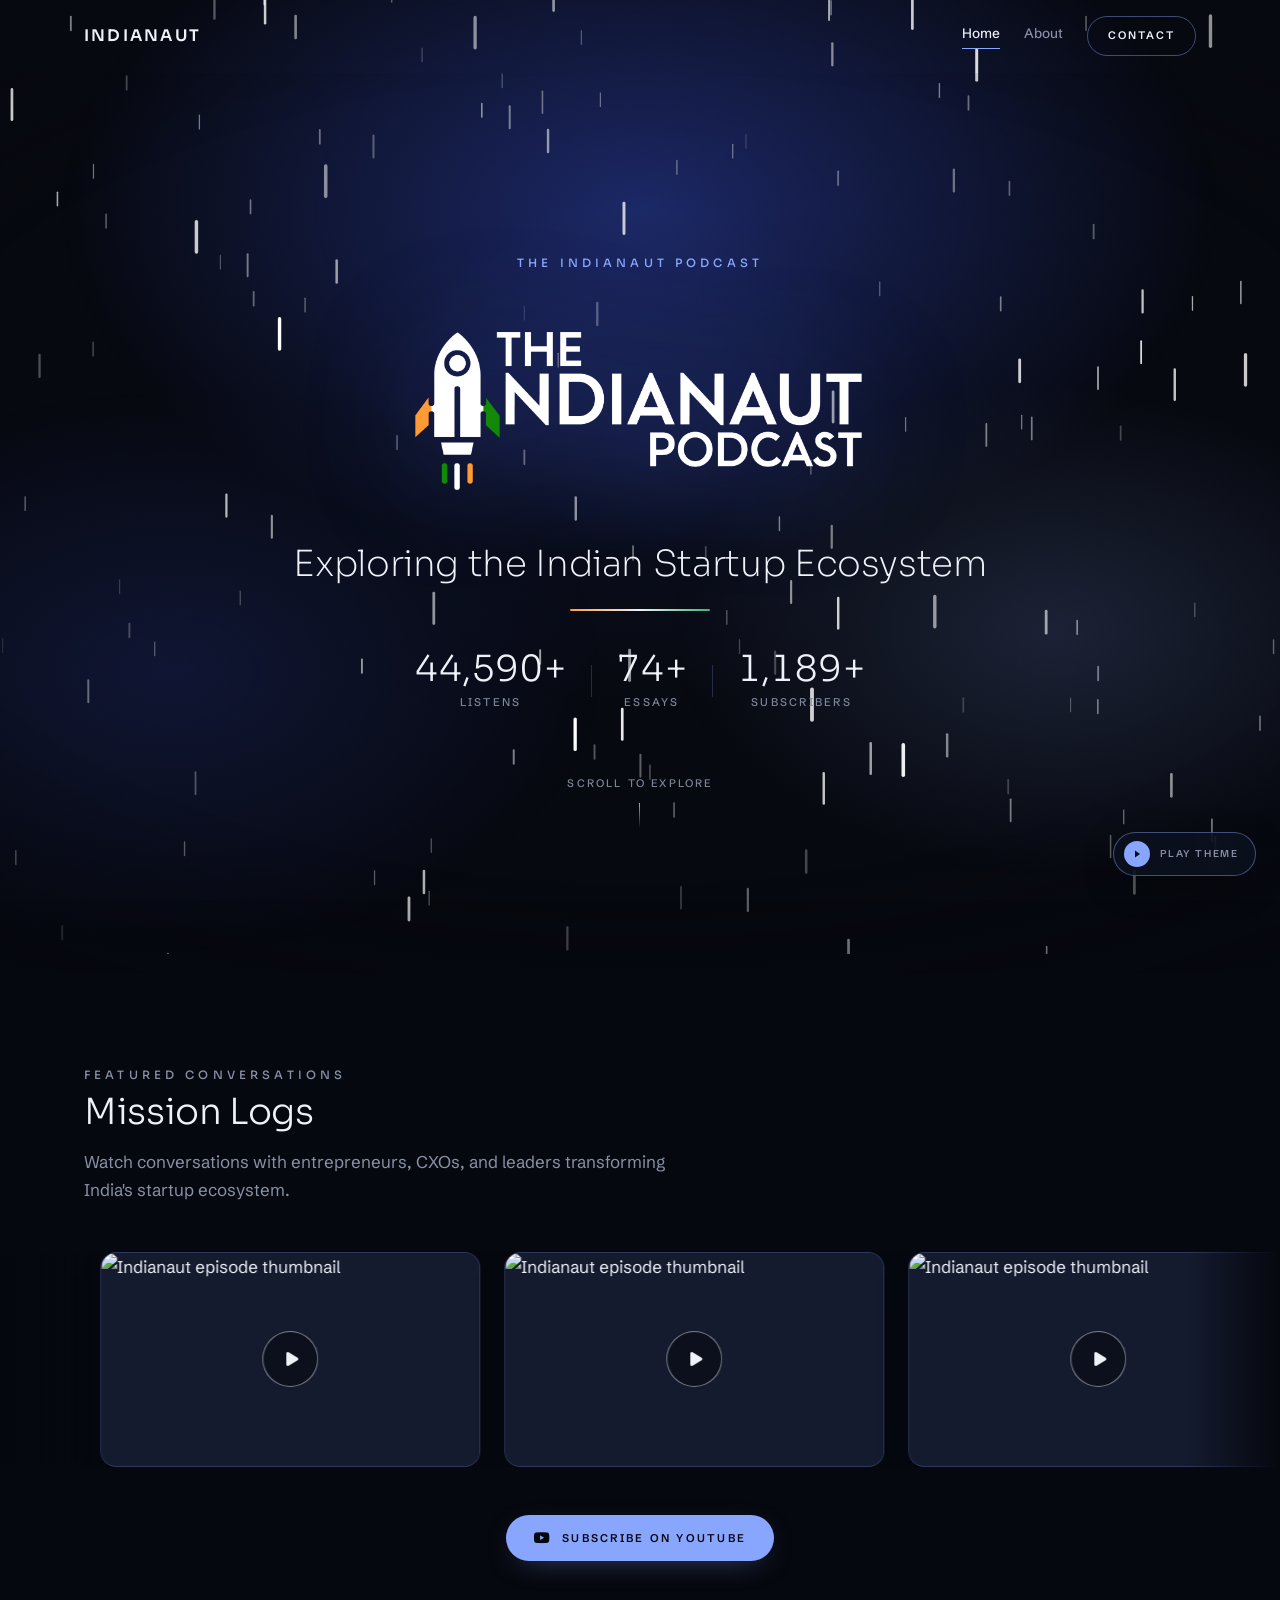
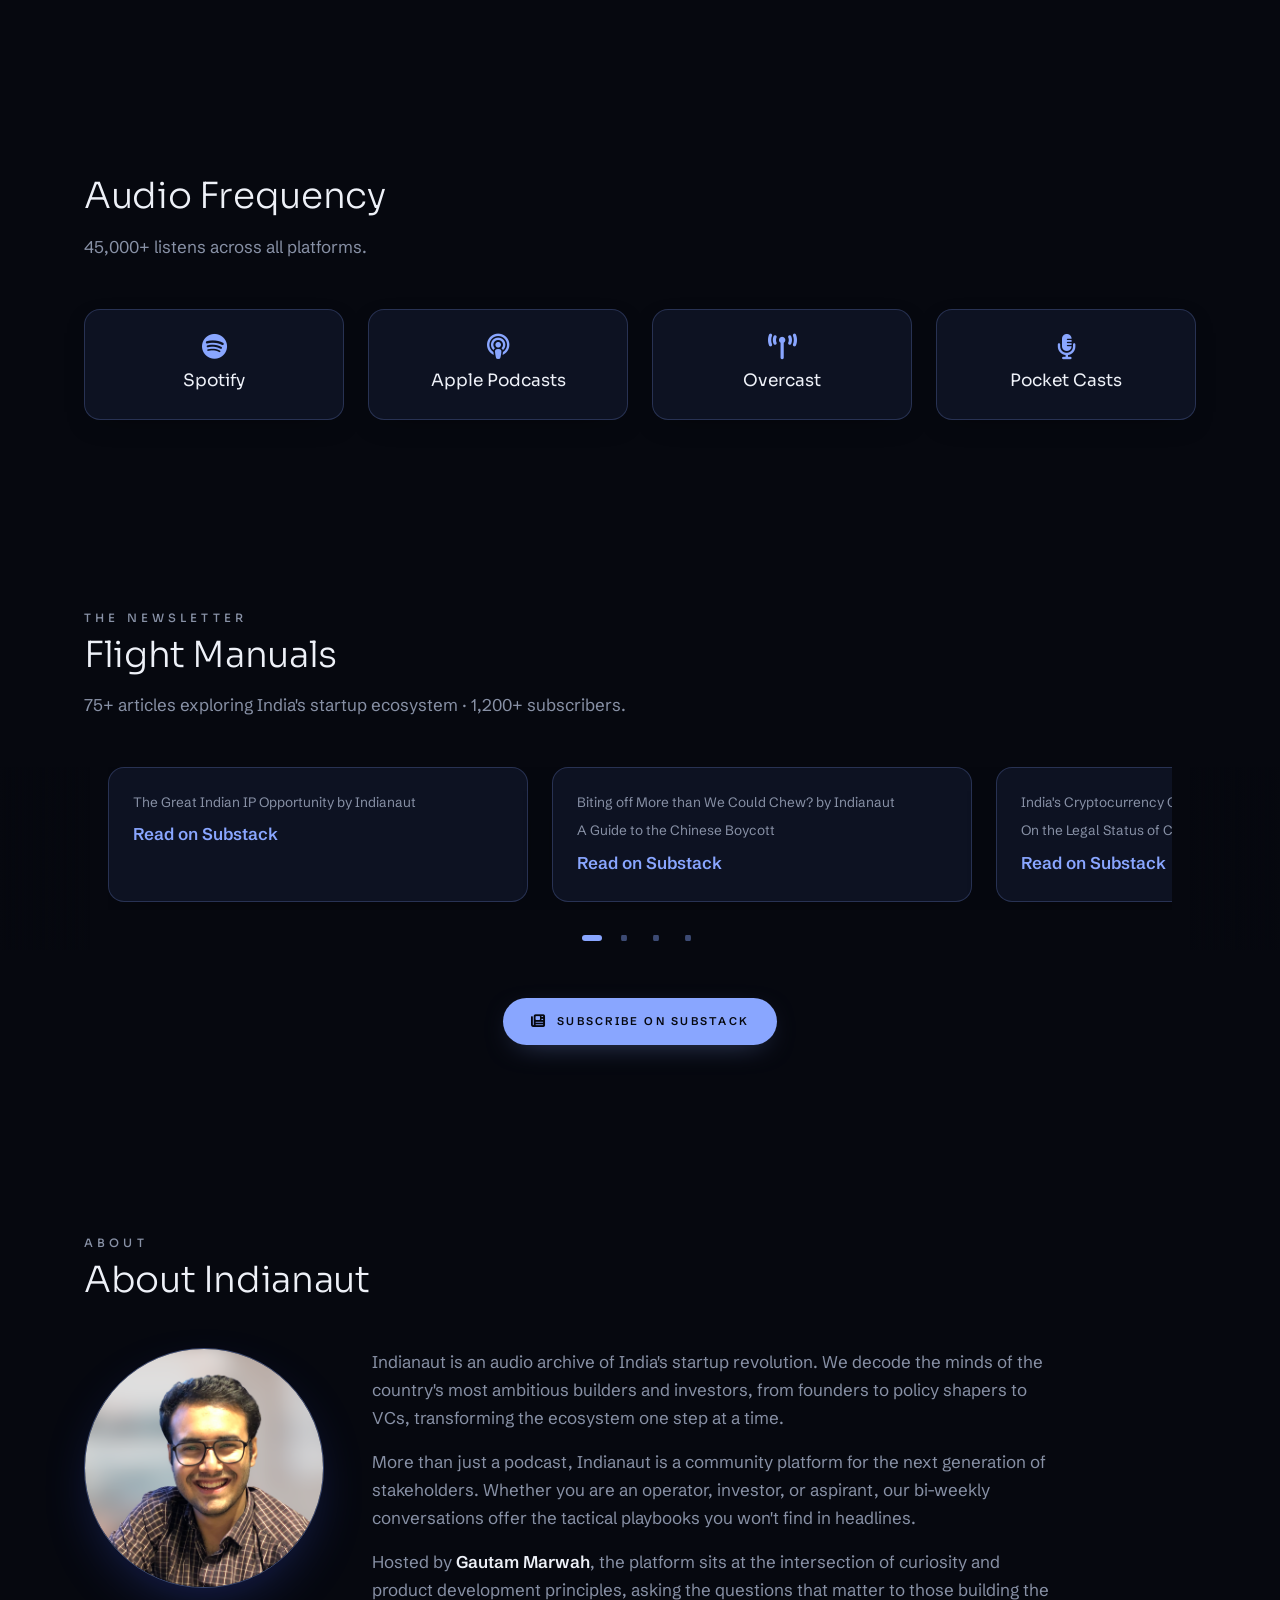
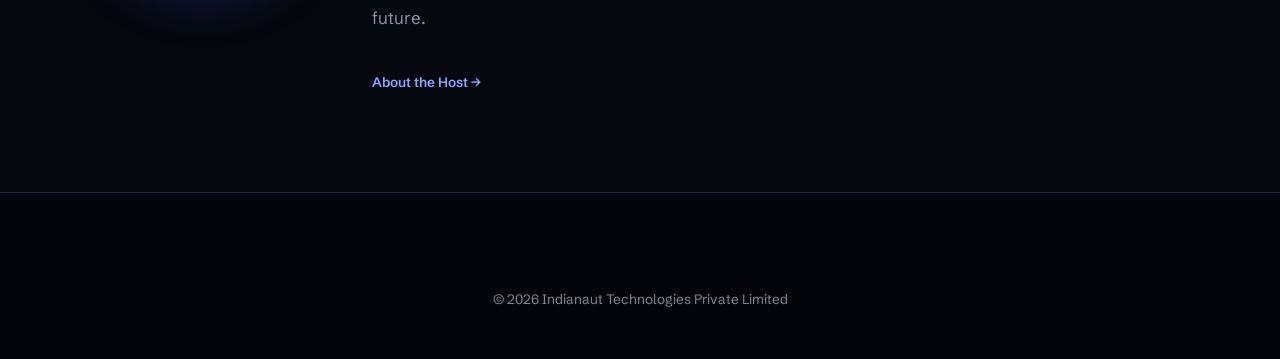
==== commit 1bd2d526: "Redesign site as a two-page premium cosmic experience Replace the previous design with the "Deep Spa" ====
--- a/index.html
+++ b/index.html
@@ -1,504 +1,255 @@
 <!DOCTYPE html>
 <html lang="en">
 <head>
-    <meta charset="UTF-8">
-    <meta name="viewport" content="width=device-width, initial-scale=1.0">
-    <title>Indianaut | Exploring the Indian Startup Ecosystem</title>
-    <meta name="description" content="Join Gautam Marwah as he decodes the stories of India's best founders and investors.">
-
-    <!-- Favicons -->
-    <link rel="icon" type="image/x-icon" href="favicon.ico">
-    <link rel="apple-touch-icon" href="favicon.ico">
-
-    <!-- Open Graph Meta Tags -->
-    <meta property="og:type" content="website">
-    <meta property="og:url" content="https://indianaut.com/">
-    <meta property="og:title" content="Indianaut | Exploring the Indian Startup Ecosystem">
-    <meta property="og:description" content="Join Gautam Marwah as he decodes the stories of India's best founders and investors.">
-    <meta property="og:image" content="logo.png">
-    <meta property="og:image:width" content="1200">
-    <meta property="og:image:height" content="630">
-    <meta property="og:site_name" content="Indianaut">
-
-    <!-- Twitter Card Meta Tags -->
-    <meta name="twitter:card" content="summary_large_image">
-    <meta name="twitter:title" content="Indianaut | Exploring the Indian Startup Ecosystem">
-    <meta name="twitter:description" content="Join Gautam Marwah as he decodes the stories of India's best founders and investors.">
-    <meta name="twitter:image" content="logo.png">
-
-    <link rel="stylesheet" href="style.css">
-    <link rel="preconnect" href="https://fonts.googleapis.com">
-    <link rel="preconnect" href="https://fonts.gstatic.com" crossorigin>
-    <link href="https://fonts.googleapis.com/css2?family=Inter:wght@300;400;600;700&display=swap" rel="stylesheet">
-    <link rel="stylesheet" href="https://cdnjs.cloudflare.com/ajax/libs/font-awesome/6.5.1/css/all.min.css">
+  <meta charset="UTF-8">
+  <meta name="viewport" content="width=device-width, initial-scale=1.0">
+  <title>The Indianaut Podcast — Exploring the Indian Startup Ecosystem</title>
+  <meta name="description" content="Indianaut: an audio archive of India's startup revolution. Conversations with the founders, CXOs, investors, and policy shapers building the ecosystem.">
+
+  <link rel="icon" type="image/x-icon" href="favicon.ico">
+  <link rel="apple-touch-icon" href="favicon.ico">
+
+  <meta property="og:type" content="website">
+  <meta property="og:url" content="https://indianaut.com/">
+  <link rel="canonical" href="https://indianaut.com/">
+  <meta property="og:title" content="The Indianaut Podcast — Exploring the Indian Startup Ecosystem">
+  <meta property="og:description" content="Indianaut: an audio archive of India's startup revolution. Conversations with the founders, CXOs, investors, and policy shapers building the ecosystem.">
+  <meta property="og:image" content="logo.png">
+  <meta property="og:image:width" content="1200">
+  <meta property="og:image:height" content="630">
+  <meta property="og:site_name" content="Indianaut">
+
+  <meta name="twitter:card" content="summary_large_image">
+  <meta name="twitter:title" content="The Indianaut Podcast — Exploring the Indian Startup Ecosystem">
+  <meta name="twitter:description" content="Indianaut: an audio archive of India's startup revolution.">
+  <meta name="twitter:image" content="logo.png">
+
+  <link rel="preconnect" href="https://fonts.googleapis.com">
+  <link rel="preconnect" href="https://fonts.gstatic.com" crossorigin>
+  <link href="https://fonts.googleapis.com/css2?family=Sora:wght@200;300;400;500;600;700&family=Schibsted+Grotesk:wght@400;500;600&display=swap" rel="stylesheet">
+  <link rel="stylesheet" href="https://cdnjs.cloudflare.com/ajax/libs/font-awesome/6.5.1/css/all.min.css">
+  <link rel="stylesheet" href="style.css">
 </head>
 <body>
-    <!-- Hero Section -->
-    <section id="hero" class="hero">
-        <canvas id="particle-canvas" class="particle-canvas"></canvas>
-        <div class="hero-content">
-            <img src="logo.png" alt="Indianaut Logo" class="hero-logo">
-            <h2 class="hero-subtitle">Exploring the Indian Startup Ecosystem</h2>
-            <div class="cta-buttons">
-                <a href="#youtube" class="cta-btn">
-                    <i class="fab fa-youtube"></i>
-                    <span>YouTube</span>
-                </a>
-                <a href="#audio" class="cta-btn">
-                    <i class="fas fa-podcast"></i>
-                    <span>Podcast</span>
-                </a>
-                <a href="#substack" class="cta-btn">
-                    <i class="fas fa-newspaper"></i>
-                    <span>Substack</span>
-                </a>
-                <a href="#about" class="cta-btn">
-                    <i class="fas fa-users"></i>
-                    <span>About Us</span>
-                </a>
-            </div>
-        </div>
-    </section>
-
-    <!-- YouTube Section -->
-    <section id="youtube" class="section youtube-section">
-        <div class="container">
-            <h2 class="section-title reveal">Mission Logs: Featured Conversations</h2>
-            <p class="section-description reveal">Watch conversations with entrepreneurs, CXOs, and leaders transforming India's startup ecosystem</p>
-        </div>
-        <div class="video-carousel-container">
-            <div class="video-grid">
-                <a href="https://www.youtube.com/watch?v=LO8CMroQEho" target="_blank" class="video-card reveal reveal-stagger-1">
-                    <div class="video-thumbnail">
-                        <img src="https://img.youtube.com/vi/LO8CMroQEho/maxresdefault.jpg" alt="Episode Thumbnail" class="video-thumbnail-img">
-                        <div class="play-overlay">
-                            <i class="fas fa-play-circle"></i>
-                        </div>
-                    </div>
-                </a>
-                <a href="https://www.youtube.com/watch?v=O_57m2HuJw8" target="_blank" class="video-card reveal reveal-stagger-2">
-                    <div class="video-thumbnail">
-                        <img src="https://img.youtube.com/vi/O_57m2HuJw8/maxresdefault.jpg" alt="Episode Thumbnail" class="video-thumbnail-img">
-                        <div class="play-overlay">
-                            <i class="fas fa-play-circle"></i>
-                        </div>
-                    </div>
-                </a>
-                <a href="https://www.youtube.com/watch?v=sqEYum704Nk" target="_blank" class="video-card reveal reveal-stagger-3">
-                    <div class="video-thumbnail">
-                        <img src="https://img.youtube.com/vi/sqEYum704Nk/maxresdefault.jpg" alt="Episode Thumbnail" class="video-thumbnail-img">
-                        <div class="play-overlay">
-                            <i class="fas fa-play-circle"></i>
-                        </div>
-                    </div>
-                </a>
-                <a href="https://www.youtube.com/watch?v=tTv1NaanEhQ" target="_blank" class="video-card reveal reveal-stagger-4">
-                    <div class="video-thumbnail">
-                        <img src="https://img.youtube.com/vi/tTv1NaanEhQ/maxresdefault.jpg" alt="Episode Thumbnail" class="video-thumbnail-img">
-                        <div class="play-overlay">
-                            <i class="fas fa-play-circle"></i>
-                        </div>
-                    </div>
-                </a>
-                <a href="https://www.youtube.com/watch?v=A7_Apa-YOko" target="_blank" class="video-card reveal reveal-stagger-5">
-                    <div class="video-thumbnail">
-                        <img src="https://img.youtube.com/vi/A7_Apa-YOko/maxresdefault.jpg" alt="Episode Thumbnail" class="video-thumbnail-img">
-                        <div class="play-overlay">
-                            <i class="fas fa-play-circle"></i>
-                        </div>
-                    </div>
-                </a>
-                <a href="https://www.youtube.com/watch?v=BmNhVs0JfJo" target="_blank" class="video-card reveal reveal-stagger-6">
-                    <div class="video-thumbnail">
-                        <img src="https://img.youtube.com/vi/BmNhVs0JfJo/maxresdefault.jpg" alt="Episode Thumbnail" class="video-thumbnail-img">
-                        <div class="play-overlay">
-                            <i class="fas fa-play-circle"></i>
-                        </div>
-                    </div>
-                </a>
-            </div>
-        </div>
-        <div class="container">
-            <div class="button-container">
-                <a href="https://www.youtube.com/@indianaut" target="_blank" class="primary-btn">
-                    <i class="fab fa-youtube"></i>
-                    <span>Subscribe on YouTube</span>
-                </a>
-            </div>
-        </div>
-    </section>
-
-    <!-- Audio Platforms Section -->
-    <section id="audio" class="section audio-section">
-        <div class="container">
-            <h2 class="section-title reveal">Audio Frequency (Your Favorite Platforms)</h2>
-            <p class="section-description reveal">45,000+ listens across all platforms</p>
-            <div class="audio-grid">
-                <a href="https://creators.spotify.com/pod/show/indianaut" target="_blank" class="audio-card reveal reveal-stagger-1">
-                    <i class="fab fa-spotify audio-icon"></i>
-                    <h3>Spotify</h3>
-                </a>
-                <a href="https://podcasts.apple.com/us/podcast/the-indianaut-podcast/id1508093570" target="_blank" class="audio-card reveal reveal-stagger-2">
-                    <i class="fas fa-podcast audio-icon"></i>
-                    <h3>Apple Podcasts</h3>
-                </a>
-                <a href="https://overcast.fm/itunes1508093570/the-indianaut-podcast" target="_blank" class="audio-card reveal reveal-stagger-3">
-                    <i class="fas fa-broadcast-tower audio-icon"></i>
-                    <h3>Overcast</h3>
-                </a>
-                <a href="https://pca.st/n6uuleha" target="_blank" class="audio-card reveal reveal-stagger-4">
-                    <i class="fas fa-microphone-alt audio-icon"></i>
-                    <h3>Pocket Casts</h3>
-                </a>
-            </div>
-        </div>
-    </section>
-
-    <!-- Substack Section -->
-    <section id="substack" class="section substack-section">
-        <div class="container">
-            <h2 class="section-title reveal">Flight Manuals (The Newsletter)</h2>
-            <p class="section-description reveal">75+ articles exploring India's startup ecosystem - 1,200+ subscribers</p>
-        </div>
-        <div class="article-carousel-container">
-            <button class="article-scroll-btn article-scroll-prev" aria-label="Previous article"><i class="fas fa-chevron-left"></i></button>
-            <div class="article-grid">
-                <div class="article-card substack-embed-card reveal reveal-stagger-1">
-                    <div class="substack-post-embed"><p lang="en">The Great Indian IP Opportunity by Indianaut</p><a data-post-link href="https://indianaut.substack.com/p/the-great-indian-ip-opportunity">Read on Substack</a></div><script async src="https://substack.com/embedjs/embed.js" charset="utf-8"></script>
-                </div>
-                <div class="article-card substack-embed-card reveal reveal-stagger-2">
-                    <div class="substack-post-embed"><p lang="en">Biting off More than We Could Chew? by Indianaut</p><p>A Guide to the Chinese Boycott</p><a data-post-link href="https://indianaut.substack.com/p/biting-off-more-than-we-could-chew">Read on Substack</a></div><script async src="https://substack.com/embedjs/embed.js" charset="utf-8"></script>
-                </div>
-                <div class="article-card substack-embed-card reveal reveal-stagger-3">
-                    <div class="substack-post-embed"><p lang="en">India's Cryptocurrency Conundrum by Indianaut</p><p>On the Legal Status of Cryptocurrency in India</p><a data-post-link href="https://indianaut.substack.com/p/indias-cryptocurrency-conundrum">Read on Substack</a></div><script async src="https://substack.com/embedjs/embed.js" charset="utf-8"></script>
-                </div>
-                <div class="article-card substack-embed-card reveal reveal-stagger-4">
-                    <div class="substack-post-embed"><p lang="en">India's Tryst with Privacy by Indianaut</p><p>Searching for Privacy in a Digital Age</p><a data-post-link href="https://indianaut.substack.com/p/indias-tryst-with-privacy">Read on Substack</a></div><script async src="https://substack.com/embedjs/embed.js" charset="utf-8"></script>
-                </div>
-            </div>
-            <button class="article-scroll-btn article-scroll-next" aria-label="Next article"><i class="fas fa-chevron-right"></i></button>
-        </div>
-        <div class="container">
-            <div class="button-container">
-                <a href="https://indianaut.substack.com/" target="_blank" class="primary-btn">
-                    <i class="fas fa-newspaper"></i>
-                    <span>Subscribe on Substack</span>
-                </a>
-            </div>
-        </div>
-    </section>
-
-    <!-- About Section -->
-    <section id="about" class="section about-section">
-        <div class="container">
-            <h2 class="section-title reveal">About Us</h2>
-            <div class="about-content reveal">
-                <div class="profile-photo">
-                    <img src="GautamMarwah-Photo.PNG" alt="Gautam Marwah" class="profile-img">
-                </div>
-                <div class="about-text">
-                    <p class="about-bio">
-                        Indianaut is an audio archive of India's startup revolution. We decode the minds of the country's most ambitious builders and investors, from founders to policy shapers to VCs, transforming the ecosystem one step at a time.
-                    </p>
-                    <p class="about-bio">
-                        More than just a podcast, Indianaut is a community platform for the next generation of stakeholders. Whether you are an operator, investor, or aspirant, our bi-weekly conversations offer the tactical playbooks you won't find in headlines.
-                    </p>
-                    <p class="about-bio">
-                        Hosted by <strong><a href="https://www.linkedin.com/in/gautam-marwah/" target="_blank" class="host-link">Gautam Marwah</a></strong>, the platform sits at the intersection of curiosity and product development principles, asking the questions that matter to those building the future.
-                    </p>
-                </div>
-            </div>
-        </div>
-    </section>
-
-    <!-- Footer -->
-    <footer class="footer">
-        <div class="container">
-            <p>&copy; 2026 Indianaut Technologies Private Limited. All rights reserved.</p>
-        </div>
-    </footer>
-
-    <!-- Mini Audio Player -->
-    <div class="mini-player" id="audioPlayer">
-        <div class="mini-player-content">
-            <span class="player-label">Listen to the Indianaut Theme</span>
-            <audio controls class="audio-player">
-                <source src="theme.mp3" type="audio/mpeg">
-                Your browser does not support the audio element.
-            </audio>
-            <button class="close-player" id="closePlayer" aria-label="Close player">
-                <i class="fas fa-times"></i>
-            </button>
-        </div>
+
+  <!-- Persistent cosmic backdrop: fixed behind every section so the warp
+       streaks and the theme's audio pulse stay visible the whole way down. -->
+  <div class="hero-scene" aria-hidden="true">
+    <div class="nebula"></div>
+    <canvas class="starfield" data-starfield></canvas>
+  </div>
+
+  <header class="site-nav">
+    <div class="container nav-inner">
+      <a href="index.html" class="wordmark">INDIANAUT</a>
+      <nav class="nav-links" aria-label="Primary">
+        <a href="index.html" class="nav-link is-active" aria-current="page">Home</a>
+        <a href="about.html" class="nav-link">About</a>
+        <a href="https://www.linkedin.com/in/gautam-marwah/" target="_blank" rel="noopener" class="nav-subscribe">Contact</a>
+      </nav>
     </div>
-
-    <script>
-        // Particle Network Effect for Hero Section
-        document.addEventListener('DOMContentLoaded', function() {
-            const canvas = document.getElementById('particle-canvas');
-            if (!canvas) return;
-
-            const ctx = canvas.getContext('2d');
-            let particles = [];
-            let mouse = { x: null, y: null, radius: 150 };
-
-            // Set canvas size
-            function setCanvasSize() {
-                canvas.width = canvas.offsetWidth;
-                canvas.height = canvas.offsetHeight;
-            }
-            setCanvasSize();
-            window.addEventListener('resize', () => {
-                setCanvasSize();
-                initParticles();
-            });
-
-            // Particle class
-            class Particle {
-                constructor() {
-                    this.x = Math.random() * canvas.width;
-                    this.y = Math.random() * canvas.height;
-                    this.vx = (Math.random() - 0.5) * 0.5;
-                    this.vy = (Math.random() - 0.5) * 0.5;
-                    this.radius = Math.random() * 1.5 + 1;
-                }
-
-                update() {
-                    this.x += this.vx;
-                    this.y += this.vy;
-
-                    // Bounce off edges
-                    if (this.x < 0 || this.x > canvas.width) this.vx *= -1;
-                    if (this.y < 0 || this.y > canvas.height) this.vy *= -1;
-
-                    // Mouse interaction - gentle push away
-                    if (mouse.x !== null && mouse.y !== null) {
-                        const dx = this.x - mouse.x;
-                        const dy = this.y - mouse.y;
-                        const distance = Math.sqrt(dx * dx + dy * dy);
-
-                        if (distance < mouse.radius) {
-                            const angle = Math.atan2(dy, dx);
-                            const force = (mouse.radius - distance) / mouse.radius;
-                            this.vx += Math.cos(angle) * force * 0.2;
-                            this.vy += Math.sin(angle) * force * 0.2;
-                        }
-                    }
-
-                    // Damping to prevent particles from moving too fast
-                    this.vx *= 0.99;
-                    this.vy *= 0.99;
-                }
-
-                draw() {
-                    ctx.fillStyle = 'rgba(255, 255, 255, 0.6)';
-                    ctx.beginPath();
-                    ctx.arc(this.x, this.y, this.radius, 0, Math.PI * 2);
-                    ctx.fill();
-                }
-            }
-
-            // Initialize particles
-            function initParticles() {
-                particles = [];
-                const numberOfParticles = Math.floor((canvas.width * canvas.height) / 15000);
-                for (let i = 0; i < numberOfParticles; i++) {
-                    particles.push(new Particle());
-                }
-            }
-
-            // Draw connections between nearby particles
-            function connectParticles() {
-                for (let i = 0; i < particles.length; i++) {
-                    for (let j = i + 1; j < particles.length; j++) {
-                        const dx = particles[i].x - particles[j].x;
-                        const dy = particles[i].y - particles[j].y;
-                        const distance = Math.sqrt(dx * dx + dy * dy);
-
-                        if (distance < 120) {
-                            const opacity = 1 - (distance / 120);
-                            ctx.strokeStyle = `rgba(255, 255, 255, ${opacity * 0.3})`;
-                            ctx.lineWidth = 0.5;
-                            ctx.beginPath();
-                            ctx.moveTo(particles[i].x, particles[i].y);
-                            ctx.lineTo(particles[j].x, particles[j].y);
-                            ctx.stroke();
-                        }
-                    }
-                }
-            }
-
-            // Animation loop
-            function animate() {
-                ctx.clearRect(0, 0, canvas.width, canvas.height);
-
-                particles.forEach(particle => {
-                    particle.update();
-                    particle.draw();
-                });
-
-                connectParticles();
-                requestAnimationFrame(animate);
-            }
-
-            // Track mouse movement
-            canvas.addEventListener('mousemove', (e) => {
-                const rect = canvas.getBoundingClientRect();
-                mouse.x = e.clientX - rect.left;
-                mouse.y = e.clientY - rect.top;
-            });
-
-            canvas.addEventListener('mouseleave', () => {
-                mouse.x = null;
-                mouse.y = null;
-            });
-
-            // Start animation
-            initParticles();
-            animate();
-        });
-
-        // Video Carousel Auto-Scroll
-        document.addEventListener('DOMContentLoaded', function() {
-            const videoGrid = document.querySelector('.video-grid');
-            if (!videoGrid) return;
-
-            // Clone all video cards to create seamless infinite loop
-            const originalCards = Array.from(videoGrid.querySelectorAll('.video-card'));
-            originalCards.forEach(card => {
-                const clone = card.cloneNode(true);
-                videoGrid.appendChild(clone);
-            });
-
-            let isPaused = false;
-            let scrollPosition = 0;
-            const pixelsPerSecond = 60; // Adjust for scroll speed
-            let lastTimestamp = 0;
-            let isUserScrolling = false;
-
-            function smoothScroll(timestamp) {
-                if (!lastTimestamp) lastTimestamp = timestamp;
-                const deltaTime = (timestamp - lastTimestamp) / 1000;
-                lastTimestamp = timestamp;
-
-                if (!isPaused && !isUserScrolling) {
-                    scrollPosition += pixelsPerSecond * deltaTime;
-
-                    // Calculate the width of one complete set of cards
-                    const cardWidth = originalCards[0].offsetWidth;
-                    const gap = 24;
-                    const singleSetWidth = (cardWidth + gap) * originalCards.length;
-
-                    // Reset position seamlessly when we've scrolled past the original set
-                    if (scrollPosition >= singleSetWidth) {
-                        scrollPosition = scrollPosition - singleSetWidth;
-                    }
-
-                    videoGrid.scrollLeft = scrollPosition;
-                }
-
-                requestAnimationFrame(smoothScroll);
-            }
-
-            // Start the continuous scroll animation
-            requestAnimationFrame(smoothScroll);
-
-            // Pause on hover
-            videoGrid.addEventListener('mouseenter', () => {
-                isPaused = true;
-            });
-
-            // Resume on mouse leave
-            videoGrid.addEventListener('mouseleave', () => {
-                isPaused = false;
-            });
-
-            // Handle manual scrolling
-            let userScrollTimeout;
-            let lastScrollLeft = 0;
-
-            videoGrid.addEventListener('scroll', () => {
-                // Detect if user is manually scrolling
-                const currentScroll = videoGrid.scrollLeft;
-                const scrollDiff = Math.abs(currentScroll - lastScrollLeft);
-                const autoscrollDiff = Math.abs(currentScroll - scrollPosition);
-
-                if (autoscrollDiff > 3) {
-                    isUserScrolling = true;
-                    scrollPosition = currentScroll;
-                    clearTimeout(userScrollTimeout);
-
-                    userScrollTimeout = setTimeout(() => {
-                        isUserScrolling = false;
-                    }, 2000);
-                }
-
-                lastScrollLeft = currentScroll;
-            }, { passive: true });
-        });
-
-        // Scroll Reveal Animation with Intersection Observer
-        document.addEventListener('DOMContentLoaded', function() {
-            const observerOptions = {
-                threshold: 0.1,
-                rootMargin: '0px 0px -50px 0px'
-            };
-
-            const observer = new IntersectionObserver((entries) => {
-                entries.forEach(entry => {
-                    if (entry.isIntersecting) {
-                        entry.target.classList.add('active');
-                        // Stop observing once animated (one-time animation)
-                        observer.unobserve(entry.target);
-                    }
-                });
-            }, observerOptions);
-
-            // Observe all elements with the reveal class
-            document.querySelectorAll('.reveal').forEach(element => {
-                observer.observe(element);
-            });
-        });
-
-        // Article Carousel Scroll Buttons
-        document.addEventListener('DOMContentLoaded', function() {
-            const articleGrid = document.querySelector('.article-grid');
-            const prevBtn = document.querySelector('.article-scroll-prev');
-            const nextBtn = document.querySelector('.article-scroll-next');
-            if (!articleGrid) return;
-
-            const scrollAmount = 380;
-
-            if (prevBtn) {
-                prevBtn.addEventListener('click', () => {
-                    articleGrid.scrollBy({ left: -scrollAmount, behavior: 'smooth' });
-                });
-            }
-            if (nextBtn) {
-                nextBtn.addEventListener('click', () => {
-                    articleGrid.scrollBy({ left: scrollAmount, behavior: 'smooth' });
-                });
-            }
-        });
-
-        // Audio Player Close Button
-        document.addEventListener('DOMContentLoaded', function() {
-            const closeButton = document.getElementById('closePlayer');
-            const audioPlayer = document.getElementById('audioPlayer');
-
-            if (closeButton && audioPlayer) {
-                closeButton.addEventListener('click', function() {
-                    // Fade out animation
-                    audioPlayer.style.opacity = '0';
-                    audioPlayer.style.transform = 'translateX(-50%) translateY(20px)';
-
-                    // Remove after animation completes
-                    setTimeout(() => {
-                        audioPlayer.style.display = 'none';
-                    }, 300);
-                });
-            }
-        });
-    </script>
+  </header>
+
+  <main>
+    <!-- Hero -->
+    <section class="hero" id="hero">
+      <div class="hero-content">
+        <p class="eyebrow hero-eyebrow">The Indianaut Podcast</p>
+        <img src="logo.png" alt="Indianaut" class="hero-logo">
+        <h1 class="hero-tagline">Exploring the Indian Startup Ecosystem</h1>
+        <div class="hero-hairline" aria-hidden="true"></div>
+        <div class="hero-stats">
+          <div class="stat">
+            <span class="stat-number" data-count-to="45000" data-suffix="+">45,000+</span>
+            <span class="stat-label">Listens</span>
+          </div>
+          <div class="stat-divider" aria-hidden="true"></div>
+          <div class="stat">
+            <span class="stat-number" data-count-to="75" data-suffix="+">75+</span>
+            <span class="stat-label">Essays</span>
+          </div>
+          <div class="stat-divider" aria-hidden="true"></div>
+          <div class="stat">
+            <span class="stat-number" data-count-to="1200" data-suffix="+">1,200+</span>
+            <span class="stat-label">Subscribers</span>
+          </div>
+        </div>
+        <p class="scroll-cue">Scroll to explore</p>
+      </div>
+    </section>
+
+    <!-- Mission Logs -->
+    <section class="section" id="mission-logs">
+      <div class="container">
+        <div class="section-head">
+          <p class="eyebrow reveal reveal--fade">Featured Conversations</p>
+          <h2 class="reveal reveal--fade">Mission Logs</h2>
+          <p class="reveal reveal--fade">Watch conversations with entrepreneurs, CXOs, and leaders transforming India's startup ecosystem.</p>
+        </div>
+
+        <div class="carousel carousel--marquee reveal" data-carousel="marquee" data-speed="42">
+          <div class="carousel-track" data-carousel-track>
+          <a href="https://www.youtube.com/watch?v=LO8CMroQEho" target="_blank" rel="noopener" class="video-card" aria-label="Watch episode on YouTube">
+            <div class="video-thumb">
+              <img src="https://img.youtube.com/vi/LO8CMroQEho/maxresdefault.jpg" data-fallback="https://img.youtube.com/vi/LO8CMroQEho/hqdefault.jpg" alt="Indianaut episode thumbnail" loading="lazy">
+              <div class="play-btn"><i class="fas fa-play play-icon" aria-hidden="true"></i></div>
+            </div>
+          </a>
+          <a href="https://www.youtube.com/watch?v=O_57m2HuJw8" target="_blank" rel="noopener" class="video-card" aria-label="Watch episode on YouTube">
+            <div class="video-thumb">
+              <img src="https://img.youtube.com/vi/O_57m2HuJw8/maxresdefault.jpg" data-fallback="https://img.youtube.com/vi/O_57m2HuJw8/hqdefault.jpg" alt="Indianaut episode thumbnail" loading="lazy">
+              <div class="play-btn"><i class="fas fa-play play-icon" aria-hidden="true"></i></div>
+            </div>
+          </a>
+          <a href="https://www.youtube.com/watch?v=sqEYum704Nk" target="_blank" rel="noopener" class="video-card" aria-label="Watch episode on YouTube">
+            <div class="video-thumb">
+              <img src="https://img.youtube.com/vi/sqEYum704Nk/maxresdefault.jpg" data-fallback="https://img.youtube.com/vi/sqEYum704Nk/hqdefault.jpg" alt="Indianaut episode thumbnail" loading="lazy">
+              <div class="play-btn"><i class="fas fa-play play-icon" aria-hidden="true"></i></div>
+            </div>
+          </a>
+          <a href="https://www.youtube.com/watch?v=tTv1NaanEhQ" target="_blank" rel="noopener" class="video-card" aria-label="Watch episode on YouTube">
+            <div class="video-thumb">
+              <img src="https://img.youtube.com/vi/tTv1NaanEhQ/maxresdefault.jpg" data-fallback="https://img.youtube.com/vi/tTv1NaanEhQ/hqdefault.jpg" alt="Indianaut episode thumbnail" loading="lazy">
+              <div class="play-btn"><i class="fas fa-play play-icon" aria-hidden="true"></i></div>
+            </div>
+          </a>
+          <a href="https://www.youtube.com/watch?v=A7_Apa-YOko" target="_blank" rel="noopener" class="video-card" aria-label="Watch episode on YouTube">
+            <div class="video-thumb">
+              <img src="https://img.youtube.com/vi/A7_Apa-YOko/maxresdefault.jpg" data-fallback="https://img.youtube.com/vi/A7_Apa-YOko/hqdefault.jpg" alt="Indianaut episode thumbnail" loading="lazy">
+              <div class="play-btn"><i class="fas fa-play play-icon" aria-hidden="true"></i></div>
+            </div>
+          </a>
+          <a href="https://www.youtube.com/watch?v=BmNhVs0JfJo" target="_blank" rel="noopener" class="video-card" aria-label="Watch episode on YouTube">
+            <div class="video-thumb">
+              <img src="https://img.youtube.com/vi/BmNhVs0JfJo/maxresdefault.jpg" data-fallback="https://img.youtube.com/vi/BmNhVs0JfJo/hqdefault.jpg" alt="Indianaut episode thumbnail" loading="lazy">
+              <div class="play-btn"><i class="fas fa-play play-icon" aria-hidden="true"></i></div>
+            </div>
+          </a>
+          </div>
+        </div>
+
+        <div class="button-row reveal">
+          <a href="https://www.youtube.com/@indianaut" target="_blank" rel="noopener" class="btn btn-primary">
+            <i class="fab fa-youtube" aria-hidden="true"></i>
+            <span>Subscribe on YouTube</span>
+          </a>
+        </div>
+      </div>
+    </section>
+
+    <!-- Audio Frequency -->
+    <section class="section" id="audio-frequency">
+      <div class="container">
+        <div class="section-head">
+          <p class="eyebrow reveal reveal--fade">Listen Anywhere</p>
+          <h2 class="reveal reveal--fade">Audio Frequency</h2>
+          <p class="reveal reveal--fade">45,000+ listens across all platforms.</p>
+        </div>
+
+        <div class="audio-grid stagger">
+          <a href="https://creators.spotify.com/pod/show/indianaut" target="_blank" rel="noopener" class="audio-card reveal reveal--pop" aria-label="Listen on Spotify">
+            <i class="fab fa-spotify audio-icon" aria-hidden="true"></i>
+            <h3>Spotify</h3>
+          </a>
+          <a href="https://podcasts.apple.com/us/podcast/the-indianaut-podcast/id1508093570" target="_blank" rel="noopener" class="audio-card reveal reveal--pop" aria-label="Listen on Apple Podcasts">
+            <i class="fas fa-podcast audio-icon" aria-hidden="true"></i>
+            <h3>Apple Podcasts</h3>
+          </a>
+          <a href="https://overcast.fm/itunes1508093570/the-indianaut-podcast" target="_blank" rel="noopener" class="audio-card reveal reveal--pop" aria-label="Listen on Overcast">
+            <i class="fas fa-broadcast-tower audio-icon" aria-hidden="true"></i>
+            <h3>Overcast</h3>
+          </a>
+          <a href="https://pca.st/n6uuleha" target="_blank" rel="noopener" class="audio-card reveal reveal--pop" aria-label="Listen on Pocket Casts">
+            <i class="fas fa-microphone-alt audio-icon" aria-hidden="true"></i>
+            <h3>Pocket Casts</h3>
+          </a>
+        </div>
+      </div>
+    </section>
+
+    <!-- Flight Manuals -->
+    <section class="section" id="flight-manuals">
+      <div class="container">
+        <div class="section-head">
+          <p class="eyebrow reveal reveal--fade">The Newsletter</p>
+          <h2 class="reveal reveal--fade">Flight Manuals</h2>
+          <p class="reveal reveal--fade">75+ articles exploring India's startup ecosystem · 1,200+ subscribers.</p>
+        </div>
+
+        <div class="carousel carousel--advance reveal" data-carousel="advance" data-interval="5200">
+          <div class="carousel-track" data-carousel-track>
+          <div class="article-card">
+            <div class="substack-post-embed">
+              <p lang="en">The Great Indian IP Opportunity by Indianaut</p>
+              <a data-post-link href="https://indianaut.substack.com/p/the-great-indian-ip-opportunity">Read on Substack</a>
+            </div>
+            <script async src="https://substack.com/embedjs/embed.js" charset="utf-8"></script>
+          </div>
+          <div class="article-card">
+            <div class="substack-post-embed">
+              <p lang="en">Biting off More than We Could Chew? by Indianaut</p>
+              <p>A Guide to the Chinese Boycott</p>
+              <a data-post-link href="https://indianaut.substack.com/p/biting-off-more-than-we-could-chew">Read on Substack</a>
+            </div>
+            <script async src="https://substack.com/embedjs/embed.js" charset="utf-8"></script>
+          </div>
+          <div class="article-card">
+            <div class="substack-post-embed">
+              <p lang="en">India's Cryptocurrency Conundrum by Indianaut</p>
+              <p>On the Legal Status of Cryptocurrency in India</p>
+              <a data-post-link href="https://indianaut.substack.com/p/indias-cryptocurrency-conundrum">Read on Substack</a>
+            </div>
+            <script async src="https://substack.com/embedjs/embed.js" charset="utf-8"></script>
+          </div>
+          <div class="article-card">
+            <div class="substack-post-embed">
+              <p lang="en">India's Tryst with Privacy by Indianaut</p>
+              <p>Searching for Privacy in a Digital Age</p>
+              <a data-post-link href="https://indianaut.substack.com/p/indias-tryst-with-privacy">Read on Substack</a>
+            </div>
+            <script async src="https://substack.com/embedjs/embed.js" charset="utf-8"></script>
+          </div>
+          </div>
+        </div>
+
+        <div class="button-row reveal">
+          <a href="https://indianaut.substack.com/" target="_blank" rel="noopener" class="btn btn-primary">
+            <i class="fas fa-newspaper" aria-hidden="true"></i>
+            <span>Subscribe on Substack</span>
+          </a>
+        </div>
+      </div>
+    </section>
+
+    <!-- About Indianaut -->
+    <section class="section" id="about-indianaut">
+      <div class="container">
+        <div class="section-head">
+          <p class="eyebrow reveal reveal--fade">About</p>
+          <h2 class="reveal reveal--fade">About Indianaut</h2>
+        </div>
+
+        <div class="about-grid">
+          <div class="about-photo reveal reveal--pop">
+            <img src="GautamMarwah-Photo.PNG" alt="Gautam Marwah, host of Indianaut">
+          </div>
+          <div class="about-text reveal">
+            <p>Indianaut is an audio archive of India's startup revolution. We decode the minds of the country's most ambitious builders and investors, from founders to policy shapers to VCs, transforming the ecosystem one step at a time.</p>
+            <p>More than just a podcast, Indianaut is a community platform for the next generation of stakeholders. Whether you are an operator, investor, or aspirant, our bi-weekly conversations offer the tactical playbooks you won't find in headlines.</p>
+            <p>Hosted by <strong><a href="https://www.linkedin.com/in/gautam-marwah/" target="_blank" rel="noopener" class="host-link u-link">Gautam Marwah</a></strong>, the platform sits at the intersection of curiosity and product development principles, asking the questions that matter to those building the future.</p>
+            <a href="about.html" class="about-cta u-link">About the Host →</a>
+          </div>
+        </div>
+      </div>
+    </section>
+  </main>
+
+  <footer class="site-footer">
+    <div class="container footer-inner">
+      <p class="footer-copy">© 2026 Indianaut Technologies Private Limited</p>
+    </div>
+  </footer>
+
+  <script src="script.js"></script>
 </body>
 </html>
--- a/style.css
+++ b/style.css
@@ -1,819 +1,1008 @@
-/* Reset and Base Styles */
-* {
-    margin: 0;
-    padding: 0;
-    box-sizing: border-box;
-}
-
-html {
-    scroll-behavior: smooth;
+/*
+THESIS: A premium, thought-leadership cosmic world for Indianaut — a living starfield and elegant calm that make the real work the proof. Refuses the old bright-blue subscribe page, the busy dossier, and the neon "AI space dashboard."
+OWN-WORLD: Near-black cosmic ground (#06080F), soft indigo nebula, mouse-reactive parallax starfield with cosmic-blue constellation lines; ONE cosmic-blue accent (#89A6FF); tricolor only as the logo + one thin signature line. Sora (light display) + Schibsted Grotesk body. Soft 16px cards, pill buttons, hairline borders, gentle glows.
+STORY: A visitor lands in space, the logo blooms, stars react to them; they scroll Indianaut's real work (episodes, platforms, essays) to an elegant About; a second page introduces Gautam and is built to grow.
+FIRST VIEWPORT: Centered eyebrow, the Indianaut logo (glowing), an elegant light-weight tagline, a thin tricolor line, and the real stat row, over a living starfield + nebula. Nav: Home · About · Contact.
+FORM: Premium cosmic experience · brief-pinned (simplify + premium + animation) · replaces the dossier world.
+*/
+
+/* ==========================================================================
+   Tokens
+   ========================================================================== */
+:root {
+  color-scheme: dark;
+
+  /* Color */
+  --space: #06080F;
+  --space-deep: #04050A;
+  --panel: #0D1222;
+  --panel-2: #141B2E;
+  --text: #EEF1F8;
+  --text-dim: #8891A6;
+  --text-faint: #7C8699;
+  --accent: #89A6FF;
+  --accent-deep: #3D5AF1;
+  --accent-bright: #AFC3FF;
+  --saffron: #FF9E3D;
+  --green: #3BB273;
+  --hairline: rgba(137, 166, 255, 0.22);
+  --hairline-strong: rgba(137, 166, 255, 0.42);
+
+  /* Type */
+  --font-display: 'Sora', system-ui, sans-serif;
+  --font-body: 'Schibsted Grotesk', system-ui, sans-serif;
+
+  /* Radii */
+  --radius-sm: 8px;
+  --radius-card: 16px;
+  --radius-pill: 999px;
+
+  /* Spacing (8px scale) */
+  --sp-xs: 4px;
+  --sp-sm: 8px;
+  --sp-md: 16px;
+  --sp-lg: 24px;
+  --sp-xl: 48px;
+  --sp-xxl: 96px;
+
+  /* Shadows / glows */
+  --shadow-card-rest: 0 8px 30px -16px rgba(0, 0, 0, 0.6);
+  --shadow-card-hover: 0 16px 50px -18px rgba(61, 90, 241, 0.45);
+  --glow-logo: drop-shadow(0 10px 60px rgba(61, 90, 241, 0.35));
+  --shadow-float: 0 10px 40px -14px rgba(0, 0, 0, 0.8);
+
+  /* Motion */
+  --ease-out-expo: cubic-bezier(0.16, 1, 0.3, 1);
+  --dur-fast: 0.25s;
+  --dur-med: 0.55s;
+  --dur-slow: 0.9s;
+}
+
+/* ==========================================================================
+   Reset
+   ========================================================================== */
+*, *::before, *::after { box-sizing: border-box; }
+html, body { height: 100%; }
+body, h1, h2, h3, p, figure { margin: 0; }
+img, canvas, audio, svg { display: block; max-width: 100%; }
+a { color: inherit; text-decoration: none; }
+button { font: inherit; cursor: pointer; background: none; border: none; color: inherit; }
+ul { list-style: none; margin: 0; padding: 0; }
+::selection { background: rgba(137, 166, 255, 0.35); color: var(--text); }
+
+@media (prefers-reduced-motion: no-preference) {
+  html { scroll-behavior: smooth; }
 }
 
 body {
-    font-family: 'Inter', -apple-system, BlinkMacSystemFont, 'Segoe UI', Roboto, sans-serif;
-    line-height: 1.6;
-    color: #333;
-    background-color: #fff;
-}
-
-/* Typography - Global Consistency */
-p {
-    line-height: 1.6;
-}
-
-/* Container */
+  background: var(--space);
+  color: var(--text);
+  font-family: var(--font-body);
+  font-size: 1.0625rem;
+  font-weight: 400;
+  line-height: 1.65;
+  -webkit-font-smoothing: antialiased;
+  overflow-x: hidden;
+}
+
 .container {
-    max-width: 1200px;
-    margin: 0 auto;
-    padding: 0 24px;
-}
-
-/* Hero Section */
+  max-width: 1160px;
+  margin-inline: auto;
+  padding-inline: var(--sp-lg);
+}
+
+a:focus-visible,
+button:focus-visible,
+[tabindex]:focus-visible {
+  outline: 2px solid var(--accent);
+  outline-offset: 3px;
+  border-radius: var(--radius-sm);
+}
+
+/* ==========================================================================
+   Type utilities
+   ========================================================================== */
+.eyebrow {
+  display: block;
+  font-family: var(--font-display);
+  font-size: 0.72rem;
+  font-weight: 500;
+  line-height: 1.2;
+  letter-spacing: 0.36em;
+  text-transform: uppercase;
+  color: var(--accent);
+}
+
+.u-link { position: relative; }
+.u-link::after {
+  content: '';
+  position: absolute;
+  left: 0; right: 0; bottom: -2px;
+  height: 1px;
+  background: var(--accent);
+  transform: scaleX(0);
+  transform-origin: left;
+  transition: transform var(--dur-med) var(--ease-out-expo);
+}
+.u-link:hover::after,
+.u-link:focus-visible::after { transform: scaleX(1); }
+
+/* ==========================================================================
+   Buttons
+   ========================================================================== */
+.btn {
+  display: inline-flex;
+  align-items: center;
+  gap: 10px;
+  border-radius: var(--radius-pill);
+  padding: 14px 28px;
+  font-family: var(--font-body);
+  font-size: 0.7rem;
+  font-weight: 600;
+  letter-spacing: 0.2em;
+  text-transform: uppercase;
+  transition: transform var(--dur-fast) var(--ease-out-expo),
+              box-shadow var(--dur-fast) ease,
+              background var(--dur-fast) ease,
+              border-color var(--dur-fast) ease,
+              color var(--dur-fast) ease;
+}
+.btn i { font-size: 0.9rem; }
+
+.btn-primary {
+  background: var(--accent);
+  color: var(--space);
+  box-shadow: 0 8px 30px -14px rgba(137, 166, 255, 0.55);
+}
+.btn-primary:hover, .btn-primary:focus-visible {
+  background: var(--accent-bright);
+  transform: translateY(-2px);
+  box-shadow: 0 16px 44px -14px rgba(137, 166, 255, 0.6);
+}
+
+.btn-ghost {
+  background: transparent;
+  color: var(--text);
+  border: 1px solid var(--hairline-strong);
+}
+.btn-ghost:hover, .btn-ghost:focus-visible {
+  border-color: var(--accent);
+  color: var(--accent-bright);
+  transform: translateY(-2px);
+  box-shadow: 0 0 30px -12px rgba(137, 166, 255, 0.5);
+}
+
+.button-row { display: flex; justify-content: center; margin-top: var(--sp-lg); }
+
+/* ==========================================================================
+   Nav
+   ========================================================================== */
+.site-nav {
+  position: sticky;
+  top: 0;
+  z-index: 50;
+  padding: var(--sp-md) 0;
+  background: transparent;
+  border-bottom: 1px solid transparent;
+  transition: background var(--dur-fast) ease, border-color var(--dur-fast) ease;
+}
+.site-nav.is-scrolled {
+  background: rgba(6, 8, 15, 0.72);
+  backdrop-filter: blur(16px);
+  -webkit-backdrop-filter: blur(16px);
+  border-bottom-color: var(--hairline);
+}
+.nav-inner {
+  display: flex;
+  align-items: center;
+  justify-content: space-between;
+  gap: var(--sp-md);
+}
+.wordmark {
+  font-family: var(--font-display);
+  font-weight: 600;
+  font-size: 1rem;
+  letter-spacing: 0.14em;
+  color: var(--text);
+  white-space: nowrap;
+}
+.nav-links {
+  display: flex;
+  align-items: center;
+  gap: var(--sp-lg);
+}
+.nav-link {
+  font-family: var(--font-body);
+  font-size: 0.85rem;
+  font-weight: 500;
+  color: var(--text-dim);
+  position: relative;
+  padding-bottom: 4px;
+  transition: color var(--dur-fast) ease;
+}
+.nav-link:hover, .nav-link:focus-visible { color: var(--text); }
+.nav-link.is-active { color: var(--text); }
+.nav-link.is-active::after {
+  content: '';
+  position: absolute;
+  left: 0; right: 0; bottom: 0;
+  height: 1px;
+  background: var(--accent);
+}
+.nav-subscribe {
+  font-family: var(--font-body);
+  font-size: 0.68rem;
+  font-weight: 600;
+  letter-spacing: 0.18em;
+  text-transform: uppercase;
+  color: var(--text);
+  border: 1px solid var(--hairline-strong);
+  border-radius: var(--radius-pill);
+  padding: 10px 20px;
+  white-space: nowrap;
+  transition: border-color var(--dur-fast) ease, color var(--dur-fast) ease, box-shadow var(--dur-fast) ease;
+}
+.nav-subscribe:hover, .nav-subscribe:focus-visible {
+  border-color: var(--accent);
+  color: var(--accent-bright);
+  box-shadow: 0 0 24px -8px rgba(137, 166, 255, 0.55);
+}
+
+/* ==========================================================================
+   Hero + starfield
+   ========================================================================== */
 .hero {
-    min-height: 100vh;
-    display: flex;
-    align-items: center;
-    justify-content: center;
-    background: linear-gradient(135deg, #063970 0%, #0a5294 100%);
-    color: white;
-    text-align: center;
-    padding: 24px;
-    position: relative;
-    overflow: hidden;
-}
-
-.particle-canvas {
-    position: absolute;
-    top: 0;
-    left: 0;
-    width: 100%;
-    height: 100%;
-    z-index: 0;
-}
-
+  position: relative;
+  min-height: 100vh;
+  min-height: 100dvh;
+  display: flex;
+  align-items: center;
+  justify-content: center;
+  overflow: hidden;
+  padding: calc(var(--sp-xxl) + 40px) var(--sp-lg) var(--sp-xxl);
+  text-align: center;
+}
+.hero--about { min-height: 84vh; min-height: 84dvh; }
+
+/* Fixed backdrop for the whole document, not just the hero, so warp streaks
+   and the audio pulse remain visible behind every section. */
+.hero-scene {
+  position: fixed;
+  inset: -6% -4%;
+  z-index: 0;
+  pointer-events: none;
+  will-change: transform;
+}
+.nebula {
+  position: absolute;
+  inset: 0;
+  background:
+    radial-gradient(60% 50% at 50% 26%, rgba(61, 90, 241, 0.38), transparent 70%),
+    radial-gradient(40% 35% at 80% 68%, rgba(137, 166, 255, 0.16), transparent 70%),
+    radial-gradient(45% 40% at 16% 72%, rgba(61, 90, 241, 0.16), transparent 70%);
+  transform: translate3d(var(--nx, 0px), var(--ny, 0px), 0);
+}
+.starfield {
+  position: absolute;
+  inset: 0;
+  width: 100%;
+  height: 100%;
+  display: block;
+}
+
+/* Content rides above the backdrop and the cursor torch. */
+main,
+.site-footer { position: relative; z-index: 2; }
+.hero::after {
+  content: '';
+  position: absolute;
+  inset: 0;
+  z-index: 1;
+  background: radial-gradient(120% 90% at 50% 45%, transparent 50%, var(--space) 100%);
+  pointer-events: none;
+}
 .hero-content {
-    display: flex;
-    flex-direction: column;
-    align-items: center;
-    justify-content: center;
-    max-width: 800px;
-    position: relative;
-    z-index: 1;
-}
-
+  position: relative;
+  z-index: 2;
+  max-width: 720px;
+  display: flex;
+  flex-direction: column;
+  align-items: center;
+  gap: var(--sp-md);
+}
+
+.hero-eyebrow { opacity: 0; transform: translateY(14px); }
 .hero-logo {
-    max-width: 80%;
-    max-height: 35vh;
-    width: auto;
-    height: auto;
-    display: block;
-    margin: 0 auto 20px;
-}
-
-.hero-subtitle {
-    font-size: 1.5rem;
-    font-weight: 300;
-    color: white;
-    margin-bottom: 40px;
-    opacity: 0.95;
-}
-
-.cta-buttons {
-    display: flex;
-    gap: 1rem;
-    justify-content: center;
-    flex-wrap: wrap;
-}
-
-.cta-btn {
-    display: inline-flex;
-    align-items: center;
-    gap: 0.6rem;
-    padding: 1rem 2.5rem;
-    background-color: white;
-    color: #063970;
-    text-decoration: none;
-    border-radius: 50px;
-    font-weight: 600;
-    font-size: 1.1rem;
-    transition: all 0.3s ease;
-    box-shadow: 0 4px 15px rgba(0, 0, 0, 0.15);
-}
-
-.cta-btn i {
-    font-size: 1.3rem;
-    color: #063970;
-}
-
-.cta-btn:hover {
-    transform: translateY(-5px);
-    box-shadow: 0 8px 25px rgba(0, 0, 0, 0.25);
-    background-color: #f8f9fa;
-}
-
-.cta-btn:hover i {
-    transform: scale(1.1);
-}
-
-/* Section Styles - Consistent Spacing */
-.section {
-    padding: 100px 0;
-}
-
-.section-title {
-    font-size: 2.5rem;
-    font-weight: 700;
-    color: #063970;
-    text-align: center;
-    margin-bottom: 1rem;
-    letter-spacing: -0.5px;
-}
-
-.section-description {
-    text-align: center;
-    font-size: 1.1rem;
-    color: #666;
-    line-height: 1.6;
-    margin-bottom: 4rem;
-    max-width: 700px;
-    margin-left: auto;
-    margin-right: auto;
-}
-
-/* YouTube Section */
-.youtube-section {
-    background-color: #f8f9fa;
-}
-
-.video-carousel-container {
-    overflow: hidden;
-    margin-bottom: 4rem;
-}
-
-.video-grid {
-    display: flex;
-    overflow-x: auto;
-    gap: 1.5rem;
-    padding: 0 24px 2rem 24px;
-    scrollbar-width: none; /* Firefox */
-    -ms-overflow-style: none; /* IE/Edge */
-    scroll-behavior: auto; /* Override smooth for programmatic control */
-}
-
-.video-grid::-webkit-scrollbar {
-    display: none; /* Chrome/Safari/Edge */
-}
-
-/* Standardized Card Styles */
+  width: min(500px, 74vw);
+  margin: var(--sp-md) 0;
+  filter: var(--glow-logo);
+  opacity: 0;
+  transform: scale(0.96);
+}
+.hero-tagline {
+  font-family: var(--font-display);
+  font-weight: 200;
+  font-size: clamp(1.5rem, 3vw, 2.25rem);
+  line-height: 1.2;
+  letter-spacing: -0.01em;
+  color: var(--text);
+  opacity: 0;
+  transform: translateY(16px);
+}
+.hero-hairline {
+  width: 140px;
+  height: 2px;
+  border-radius: var(--radius-pill);
+  background: linear-gradient(90deg, var(--saffron), var(--text) 50%, var(--green));
+  margin: var(--sp-sm) 0;
+  opacity: 0;
+  transform: scaleX(0);
+}
+.hero-stats {
+  display: flex;
+  align-items: center;
+  gap: var(--sp-lg);
+  margin-top: var(--sp-md);
+  opacity: 0;
+  transform: translateY(18px);
+}
+.stat { display: flex; flex-direction: column; align-items: center; gap: 6px; }
+.stat-number {
+  font-family: var(--font-display);
+  font-weight: 300;
+  font-size: clamp(1.75rem, 3vw, 2.25rem);
+  line-height: 1;
+  color: var(--text);
+  font-variant-numeric: tabular-nums;
+}
+.stat-label {
+  font-family: var(--font-body);
+  font-size: 0.7rem;
+  font-weight: 500;
+  letter-spacing: 0.2em;
+  text-transform: uppercase;
+  color: var(--text-faint);
+}
+.stat-divider { width: 1px; height: 32px; background: var(--hairline); }
+
+.scroll-cue {
+  margin-top: var(--sp-xl);
+  font-family: var(--font-body);
+  font-size: 0.68rem;
+  font-weight: 500;
+  letter-spacing: 0.2em;
+  text-transform: uppercase;
+  color: var(--text-faint);
+  display: flex;
+  flex-direction: column;
+  align-items: center;
+  gap: 10px;
+  opacity: 0;
+}
+.scroll-cue::after {
+  content: '';
+  width: 1px;
+  height: 26px;
+  background: linear-gradient(var(--accent), transparent);
+}
+@media (prefers-reduced-motion: no-preference) {
+  .scroll-cue::after { animation: scrollcue 2.2s var(--ease-out-expo) infinite; }
+}
+@keyframes scrollcue {
+  0% { transform: scaleY(0); opacity: 0; transform-origin: top; }
+  40% { opacity: 1; }
+  100% { transform: scaleY(1); opacity: 0; transform-origin: top; }
+}
+
+/* Load sequence — pure CSS, plays with or without JS */
+@keyframes rise-in { from { opacity: 0; transform: translateY(18px); } to { opacity: 1; transform: translateY(0); } }
+@keyframes bloom-in { from { opacity: 0; transform: scale(0.96); } to { opacity: 1; transform: scale(1); } }
+@keyframes hairline-draw { from { opacity: 0; transform: scaleX(0); } to { opacity: 1; transform: scaleX(1); } }
+
+.hero-eyebrow { animation: rise-in var(--dur-slow) var(--ease-out-expo) 0.1s forwards; }
+.hero-logo { animation: bloom-in 1.1s var(--ease-out-expo) 0.25s forwards; }
+.hero-tagline { animation: rise-in var(--dur-slow) var(--ease-out-expo) 0.55s forwards; }
+.hero-hairline { animation: hairline-draw var(--dur-slow) var(--ease-out-expo) 0.8s forwards; transform-origin: center; }
+.hero-stats { animation: rise-in var(--dur-slow) var(--ease-out-expo) 0.95s forwards; }
+.scroll-cue { animation: rise-in var(--dur-slow) var(--ease-out-expo) 1.2s forwards; }
+
+.hero-name {
+  font-family: var(--font-display);
+  font-weight: 200;
+  font-size: clamp(2.25rem, 5.5vw, 4.25rem);
+  line-height: 1.06;
+  letter-spacing: -0.02em;
+  color: var(--text);
+  opacity: 0;
+  transform: translateY(18px);
+  animation: rise-in var(--dur-slow) var(--ease-out-expo) 0.45s forwards;
+}
+.hero-role {
+  font-family: var(--font-body);
+  font-size: 1.05rem;
+  color: var(--text-dim);
+  opacity: 0;
+  transform: translateY(14px);
+  animation: rise-in var(--dur-slow) var(--ease-out-expo) 0.7s forwards;
+}
+.hero-photo {
+  width: 128px;
+  height: 128px;
+  border-radius: 50%;
+  overflow: hidden;
+  border: 1px solid var(--hairline-strong);
+  box-shadow: 0 16px 50px -18px rgba(61, 90, 241, 0.5);
+  opacity: 0;
+  transform: scale(0.94);
+  animation: bloom-in 1s var(--ease-out-expo) 0.2s forwards;
+}
+.hero-photo img { width: 100%; height: 100%; object-fit: cover; }
+
+/* ==========================================================================
+   Scroll reveal system
+   ========================================================================== */
+.js .reveal {
+  opacity: 0;
+  transform: translateY(28px);
+  transition: opacity 0.85s var(--ease-out-expo), transform 0.85s var(--ease-out-expo);
+}
+.js .reveal--fade { transform: translateY(14px); }
+.js .reveal--pop { transform: translateY(20px) scale(0.97); }
+.reveal.in-view { opacity: 1; transform: none; }
+
+.stagger > .reveal:nth-child(1) { transition-delay: 0s; }
+.stagger > .reveal:nth-child(2) { transition-delay: 0.08s; }
+.stagger > .reveal:nth-child(3) { transition-delay: 0.16s; }
+.stagger > .reveal:nth-child(4) { transition-delay: 0.24s; }
+.stagger > .reveal:nth-child(5) { transition-delay: 0.32s; }
+.stagger > .reveal:nth-child(6) { transition-delay: 0.4s; }
+
+/* ==========================================================================
+   Sections
+   ========================================================================== */
+.section { padding: var(--sp-xxl) 0; position: relative; }
+.section-head { max-width: 640px; margin-bottom: var(--sp-xl); }
+.section-head .eyebrow { margin-bottom: var(--sp-sm); }
+.section-head h2 {
+  font-family: var(--font-display);
+  font-weight: 300;
+  font-size: clamp(1.5rem, 3vw, 2.25rem);
+  line-height: 1.15;
+  letter-spacing: -0.01em;
+  margin-bottom: var(--sp-md);
+}
+.section-head p { color: var(--text-dim); max-width: 60ch; }
+
+/* Mission Logs */
+/* ==========================================================================
+   Carousels — marquee (episodes) and auto-advance (articles)
+   ========================================================================== */
+.carousel {
+  position: relative;
+  margin-bottom: var(--sp-xl);
+  /* Bleed to the viewport edges so slides run off-screen, while the section
+     container keeps the headings aligned to the grid. */
+  margin-inline: calc(50% - 50vw);
+  padding-inline: calc(50vw - 50% + var(--sp-lg));
+  overflow: hidden;
+}
+
+/* Soft edge fade so slides dissolve rather than clip at the viewport edge. */
+.carousel::before,
+.carousel::after {
+  content: '';
+  position: absolute;
+  top: 0;
+  bottom: 0;
+  width: clamp(32px, 7vw, 120px);
+  z-index: 2;
+  pointer-events: none;
+}
+.carousel::before { left: 0; background: linear-gradient(90deg, var(--space), transparent); }
+.carousel::after { right: 0; background: linear-gradient(270deg, var(--space), transparent); }
+
+.carousel-track {
+  display: flex;
+  gap: var(--sp-lg);
+  will-change: transform;
+}
+
+/* Marquee: JS clones the slides and drives a continuous transform. */
+.carousel--marquee .carousel-track { width: max-content; }
+.carousel--marquee .video-card { flex: 0 0 auto; width: clamp(260px, 30vw, 380px); }
+
+/* Auto-advance: a real scroller with snap, so swipe/drag works natively. */
+.carousel--advance .carousel-track {
+  overflow-x: auto;
+  scroll-snap-type: x mandatory;
+  scrollbar-width: none;
+  -ms-overflow-style: none;
+  padding-bottom: var(--sp-sm);
+}
+.carousel--advance .carousel-track::-webkit-scrollbar { display: none; }
+.carousel--advance .article-card {
+  flex: 0 0 auto;
+  width: clamp(280px, 34vw, 420px);
+  scroll-snap-align: center;
+}
+
+/* Progress dots for the auto-advance carousel */
+.carousel-dots {
+  display: flex;
+  justify-content: center;
+  gap: var(--sp-sm);
+  margin-top: var(--sp-md);
+}
+/* 24px hit area; the visible bar is a pseudo-element so the active state
+   animates on the compositor (transform) instead of thrashing layout. */
+.carousel-dot {
+  width: 24px;
+  height: 24px;
+  padding: 0;
+  display: grid;
+  place-items: center;
+  background: none;
+}
+.carousel-dot::before {
+  content: '';
+  width: 20px;
+  height: 6px;
+  border-radius: var(--radius-pill);
+  background: var(--hairline-strong);
+  transform: scaleX(0.3);
+  transition: background 0.3s ease, transform 0.3s var(--ease-out-expo);
+}
+.carousel-dot.is-active::before { background: var(--accent); transform: scaleX(1); }
+.carousel-dot:hover::before { background: var(--accent-bright); }
 .video-card {
-    flex: 0 0 auto;
-    width: 420px;
-    background: white;
-    border-radius: 12px;
-    overflow: hidden;
-    box-shadow: 0 2px 10px rgba(0, 0, 0, 0.08);
-    transition: all 0.3s ease;
-    text-decoration: none;
-    display: block;
-    cursor: pointer;
-}
-
-.video-card:hover {
-    transform: translateY(-5px);
-    box-shadow: 0 8px 30px rgba(0, 0, 0, 0.2);
-}
-
-.video-thumbnail {
-    position: relative;
-    overflow: hidden;
-    width: 100%;
-    height: 240px;
-}
-
-.video-thumbnail-img {
-    width: 100%;
-    height: 100%;
-    object-fit: cover;
-    display: block;
-    background: linear-gradient(135deg, #e0e0e0 0%, #c0c0c0 100%);
-    transition: transform 0.4s ease;
-}
-
-.video-card:hover .video-thumbnail-img {
-    transform: scale(1.1);
-}
-
-.play-overlay {
-    position: absolute;
-    top: 0;
-    left: 0;
-    right: 0;
-    bottom: 0;
-    display: flex;
-    align-items: center;
-    justify-content: center;
-    background: rgba(6, 57, 112, 0.85);
-    opacity: 0;
-    transition: opacity 0.3s ease;
-}
-
-.video-card:hover .play-overlay {
-    opacity: 1;
-}
-
-.play-overlay i {
-    font-size: 5rem;
-    color: white;
-    transition: transform 0.3s ease;
-}
-
-.video-card:hover .play-overlay i {
-    transform: scale(1.1);
-}
-
-/* Audio Section */
-.audio-section {
-    background-color: white;
-}
-
+  position: relative;
+  display: block;
+  border-radius: var(--radius-card);
+  overflow: hidden;
+  background: var(--panel-2);
+  border: 1px solid var(--hairline);
+  box-shadow: var(--shadow-card-rest);
+  transition: transform 0.5s var(--ease-out-expo), box-shadow 0.5s var(--ease-out-expo), border-color 0.5s ease;
+}
+.video-card:hover, .video-card:focus-visible {
+  transform: translateY(-6px);
+  box-shadow: var(--shadow-card-hover);
+  border-color: var(--hairline-strong);
+}
+.video-thumb { position: relative; aspect-ratio: 16 / 9; overflow: hidden; background: var(--panel-2); }
+.video-thumb img { width: 100%; height: 100%; object-fit: cover; transition: transform 0.6s var(--ease-out-expo); }
+.video-card:hover .video-thumb img { transform: scale(1.06); }
+.play-btn {
+  position: absolute;
+  inset: 0;
+  display: flex;
+  align-items: center;
+  justify-content: center;
+}
+.play-btn i {
+  width: 56px;
+  height: 56px;
+  border-radius: 50%;
+  display: flex;
+  align-items: center;
+  justify-content: center;
+  padding-left: 3px;
+  background: rgba(6, 8, 15, 0.55);
+  border: 1px solid rgba(238, 241, 248, 0.5);
+  color: var(--text);
+  font-size: 1rem;
+  backdrop-filter: blur(2px);
+  transition: box-shadow 0.4s ease, border-color 0.4s ease, background 0.4s ease, transform 0.4s var(--ease-out-expo);
+}
+.video-card:hover .play-btn i {
+  box-shadow: 0 0 34px 4px rgba(137, 166, 255, 0.5);
+  border-color: var(--accent);
+  background: rgba(13, 18, 34, 0.8);
+  transform: scale(1.08);
+}
+
+/* Audio Frequency */
 .audio-grid {
-    display: grid;
-    grid-template-columns: repeat(auto-fit, minmax(250px, 1fr));
-    gap: 2rem;
-    margin-bottom: 4rem;
-}
-
+  display: grid;
+  grid-template-columns: repeat(4, 1fr);
+  gap: var(--sp-lg);
+}
 .audio-card {
-    background: white;
-    border: 2px solid #063970;
-    border-radius: 12px;
-    padding: 2.5rem 2rem;
-    text-align: center;
-    text-decoration: none;
-    color: #063970;
-    box-shadow: 0 2px 10px rgba(0, 0, 0, 0.08);
-    transition: all 0.3s ease;
-}
-
-.audio-card:hover {
-    background: #063970;
-    color: white;
-    transform: translateY(-5px);
-    box-shadow: 0 4px 20px rgba(6, 57, 112, 0.3);
-}
-
-.audio-icon {
-    font-size: 3rem;
-    margin-bottom: 1rem;
-}
-
-.audio-card h3 {
-    font-size: 1.2rem;
-    font-weight: 600;
-}
-
-/* Substack Section */
-.substack-section {
-    background-color: #f8f9fa;
-}
-
-.article-carousel-container {
-    position: relative;
-    overflow: hidden;
-    margin-bottom: 4rem;
-}
-
-.article-grid {
-    display: flex;
-    overflow-x: auto;
-    gap: 2rem;
-    padding: 0 60px 2rem 60px;
-    scrollbar-width: none;
-    -ms-overflow-style: none;
-    scroll-behavior: smooth;
-}
-
-.article-grid::-webkit-scrollbar {
-    display: none;
-}
-
-.article-scroll-btn {
-    position: absolute;
-    top: 50%;
-    transform: translateY(-50%);
-    z-index: 10;
-    background: white;
-    border: none;
-    border-radius: 50%;
-    width: 44px;
-    height: 44px;
-    cursor: pointer;
-    box-shadow: 0 2px 12px rgba(0, 0, 0, 0.15);
-    display: flex;
-    align-items: center;
-    justify-content: center;
-    color: #063970;
-    font-size: 1rem;
-    transition: all 0.3s ease;
-}
-
-.article-scroll-btn:hover {
-    background: #063970;
-    color: white;
-    box-shadow: 0 4px 20px rgba(0, 0, 0, 0.2);
-}
-
-.article-scroll-prev {
-    left: 10px;
-}
-
-.article-scroll-next {
-    right: 10px;
-}
-
+  display: flex;
+  flex-direction: column;
+  align-items: center;
+  gap: var(--sp-sm);
+  padding: var(--sp-lg);
+  background: var(--panel);
+  border: 1px solid var(--hairline);
+  border-radius: var(--radius-card);
+  box-shadow: var(--shadow-card-rest);
+  text-align: center;
+  transition: transform 0.4s var(--ease-out-expo), box-shadow 0.4s var(--ease-out-expo), border-color 0.4s ease;
+}
+.audio-card:hover, .audio-card:focus-visible {
+  transform: translateY(-4px);
+  box-shadow: var(--shadow-card-hover);
+  border-color: var(--hairline-strong);
+}
+.audio-icon { font-size: 1.6rem; color: var(--accent); }
+.audio-card h3 { font-family: var(--font-display); font-weight: 400; font-size: 1.0625rem; color: var(--text); }
+
+/* Flight Manuals */
 .article-card {
-    background: white;
-    border-radius: 12px;
-    padding: 2.5rem;
-    box-shadow: 0 2px 10px rgba(0, 0, 0, 0.08);
-    transition: all 0.3s ease;
-    min-width: 360px;
-    flex-shrink: 0;
-}
-
-.article-card:hover {
-    transform: translateY(-5px);
-    box-shadow: 0 4px 20px rgba(0, 0, 0, 0.12);
-}
-
-/* Substack Embed Styling */
-.substack-embed-card {
-    padding: 0;
-    overflow: hidden;
-}
-
-.substack-post-embed {
-    width: 100%;
-}
-
-.substack-embed-card:hover {
-    transform: translateY(-5px);
-    box-shadow: 0 4px 20px rgba(0, 0, 0, 0.12);
-}
-
-.article-title {
-    font-size: 1.4rem;
-    font-weight: 600;
-    color: #063970;
-    margin-bottom: 1rem;
-    line-height: 1.3;
-}
-
-.article-excerpt {
-    color: #666;
-    margin-bottom: 1.5rem;
-    line-height: 1.6;
-    font-size: 1rem;
-}
-
-.read-more {
-    color: #063970;
-    text-decoration: none;
-    font-weight: 600;
-    transition: opacity 0.3s ease;
-    font-size: 1rem;
-}
-
-.read-more:hover {
-    opacity: 0.7;
-}
-
-/* About Section - Enhanced Layout */
-.about-section {
-    background-color: white;
-}
-
-.about-content {
-    display: grid;
-    grid-template-columns: 250px 1fr;
-    gap: 4rem;
-    align-items: center;
-    max-width: 1000px;
-    margin: 0 auto;
-}
-
-.profile-photo {
-    display: flex;
-    align-items: center;
-    justify-content: center;
-}
-
-.profile-img {
-    width: 250px;
-    height: 250px;
-    object-fit: cover;
-    border-radius: 50%;
-    box-shadow: 0 4px 20px rgba(6, 57, 112, 0.3);
-    display: block;
-}
-
-.about-text {
-    display: flex;
-    flex-direction: column;
-    justify-content: center;
-}
-
-.about-bio {
-    font-size: 1.1rem;
-    color: #555;
-    line-height: 1.6;
-    margin-bottom: 1.5rem;
-    text-align: left;
-}
-
-.about-bio:last-child {
-    margin-bottom: 0;
-}
-
-.host-link {
-    color: #063970;
-    text-decoration: none;
-    border-bottom: 2px solid #063970;
-    transition: all 0.3s ease;
-}
-
-.host-link:hover {
-    color: #0a5294;
-    border-bottom-color: #0a5294;
-}
-
-/* Button Styles */
-.button-container {
-    text-align: center;
-}
-
-.primary-btn {
-    display: inline-flex;
-    align-items: center;
-    gap: 0.7rem;
-    padding: 1.2rem 3.5rem;
-    background-color: #063970;
-    color: white;
-    text-decoration: none;
-    border-radius: 50px;
-    font-weight: 600;
-    font-size: 1.1rem;
-    transition: all 0.3s ease;
-    box-shadow: 0 4px 15px rgba(6, 57, 112, 0.3);
-}
-
-.primary-btn i {
-    font-size: 1.4rem;
-    color: white;
-}
-
-.primary-btn:hover {
-    background-color: #0a5294;
-    transform: translateY(-5px);
-    box-shadow: 0 8px 25px rgba(6, 57, 112, 0.4);
-}
-
-.primary-btn:hover i {
-    transform: scale(1.1);
-}
-
-/* Footer */
-.footer {
-    background-color: #063970;
-    color: white;
-    text-align: center;
-    padding: 3rem 0;
-}
-
-.footer p {
-    opacity: 0.9;
-    font-size: 0.95rem;
-}
-
-/* Scroll Reveal Animations */
-.reveal {
-    opacity: 0;
-    transform: translateY(30px);
-    transition: opacity 0.6s ease-out, transform 0.6s ease-out;
-}
-
-.reveal.active {
-    opacity: 1;
-    transform: translateY(0);
-}
-
-/* Staggered animation delays for cards */
-.reveal-stagger-1 { transition-delay: 0s; }
-.reveal-stagger-2 { transition-delay: 0.1s; }
-.reveal-stagger-3 { transition-delay: 0.2s; }
-.reveal-stagger-4 { transition-delay: 0.3s; }
-.reveal-stagger-5 { transition-delay: 0.4s; }
-.reveal-stagger-6 { transition-delay: 0.5s; }
-
-/* Floating Mission Capsule Audio Player */
-.mini-player {
-    position: fixed;
-    bottom: 30px;
-    left: 50%;
-    transform: translateX(-50%);
-    z-index: 1000;
-    width: fit-content;
-    max-width: 600px;
-    background: rgba(15, 23, 42, 0.8);
-    backdrop-filter: blur(12px);
-    -webkit-backdrop-filter: blur(12px);
-    border: 1px solid rgba(255, 255, 255, 0.1);
-    border-radius: 50px;
-    padding: 12px 30px;
-    box-shadow: 0 8px 32px rgba(0, 0, 0, 0.5), 0 0 20px rgba(6, 57, 112, 0.3);
-    transition: all 0.3s ease;
-}
-
-.mini-player:hover {
-    box-shadow: 0 12px 40px rgba(0, 0, 0, 0.6), 0 0 30px rgba(6, 57, 112, 0.5);
-    transform: translateX(-50%) translateY(-3px);
-}
-
-.mini-player-content {
-    display: flex;
-    align-items: center;
-    gap: 1.5rem;
-}
-
-.player-label {
-    color: white;
-    font-weight: 600;
-    font-size: 0.75rem;
-    text-transform: uppercase;
-    letter-spacing: 1px;
-    white-space: nowrap;
-    text-shadow: 0 2px 4px rgba(0, 0, 0, 0.5);
-    opacity: 0.9;
-}
-
-.audio-player {
-    height: 32px;
-}
-
-.close-player {
-    background: none;
-    border: none;
-    color: white;
-    font-size: 1.2rem;
-    cursor: pointer;
-    opacity: 0.6;
-    transition: all 0.3s ease;
-    padding: 0;
-    width: 24px;
-    height: 24px;
-    display: flex;
-    align-items: center;
-    justify-content: center;
-}
-
-.close-player:hover {
-    opacity: 1;
-    transform: scale(1.1);
-}
-
-/* Responsive Design */
-@media (max-width: 968px) {
-    .container {
-        padding: 0 32px;
-    }
-
-    .section {
-        padding: 80px 0;
-    }
+  background: var(--panel);
+  border: 1px solid var(--hairline);
+  border-radius: var(--radius-card);
+  padding: var(--sp-lg);
+  box-shadow: var(--shadow-card-rest);
+  transition: transform 0.4s var(--ease-out-expo), box-shadow 0.4s var(--ease-out-expo), border-color 0.4s ease;
+}
+.article-card:hover, .article-card:focus-visible-within {
+  transform: translateY(-4px);
+  box-shadow: var(--shadow-card-hover);
+  border-color: var(--hairline-strong);
+}
+.article-card .substack-post-embed {
+  border-radius: var(--radius-sm);
+  overflow: hidden;
+}
+.article-card .substack-post-embed p {
+  color: var(--text-dim);
+  font-family: var(--font-body);
+  font-size: 0.85rem;
+  margin-bottom: 6px;
+}
+.article-card .substack-post-embed a {
+  color: var(--accent);
+  font-weight: 600;
+}
+
+/* About Indianaut (home page) */
+.about-grid {
+  display: grid;
+  grid-template-columns: 240px 1fr;
+  gap: var(--sp-xl);
+  align-items: start;
+}
+.about-photo {
+  width: 100%;
+  aspect-ratio: 1;
+  border-radius: 50%;
+  overflow: hidden;
+  border: 1px solid var(--hairline-strong);
+  box-shadow: 0 20px 60px -24px rgba(61, 90, 241, 0.45);
+}
+.about-photo img { width: 100%; height: 100%; object-fit: cover; }
+.about-text p { color: var(--text-dim); max-width: 68ch; margin-bottom: var(--sp-md); }
+.about-text p:last-child { margin-bottom: 0; }
+.host-link { color: var(--text); font-weight: 600; }
+.about-cta {
+  margin-top: var(--sp-lg);
+  display: inline-flex;
+  align-items: center;
+  gap: 8px;
+  color: var(--accent);
+  font-weight: 600;
+  font-size: 0.85rem;
+}
+
+/* About page: bio / connect / coming next */
+.bio-section .container { max-width: 780px; }
+.bio-text p { color: var(--text-dim); margin-bottom: var(--sp-md); }
+.bio-text p:last-child { margin-bottom: 0; }
+
+.connect-actions {
+  display: flex;
+  flex-wrap: wrap;
+  align-items: center;
+  gap: var(--sp-lg);
+  margin-top: var(--sp-lg);
+}
+.connect-note {
+  color: var(--text-faint);
+  font-size: 0.85rem;
+  margin-top: var(--sp-md);
+}
+
+.tiles-grid {
+  display: grid;
+  grid-template-columns: repeat(3, 1fr);
+  gap: var(--sp-lg);
+}
+.tile {
+  padding: var(--sp-xl) var(--sp-lg);
+  background: var(--panel);
+  border: 1px dashed var(--hairline-strong);
+  border-radius: var(--radius-card);
+  text-align: center;
+}
+.tile h3 {
+  font-family: var(--font-display);
+  font-weight: 400;
+  font-size: 1.0625rem;
+  color: var(--text-dim);
+  margin-bottom: var(--sp-md);
+}
+.tile-tag {
+  display: inline-block;
+  font-size: 0.62rem;
+  font-weight: 500;
+  letter-spacing: 0.18em;
+  text-transform: uppercase;
+  color: var(--text-faint);
+  border: 1px solid var(--hairline);
+  border-radius: var(--radius-pill);
+  padding: 5px 14px;
+}
+
+/* ==========================================================================
+   Footer
+   ========================================================================== */
+.site-footer {
+  padding: var(--sp-xxl) 0 var(--sp-xl);
+  background: var(--space-deep);
+  border-top: 1px solid var(--hairline);
+}
+.footer-inner {
+  display: flex;
+  flex-direction: column;
+  align-items: center;
+  gap: var(--sp-lg);
+  text-align: center;
+}
+.footer-copy { color: var(--text-faint); font-size: 0.85rem; }
+
+/* ==========================================================================
+   Atmosphere — film grain + cursor torch
+   ========================================================================== */
+.grain {
+  position: fixed;
+  inset: 0;
+  z-index: 4;
+  pointer-events: none;
+  opacity: 0.05;
+  mix-blend-mode: overlay;
+  background-image: url("data:image/svg+xml,%3Csvg xmlns='http://www.w3.org/2000/svg' width='140' height='140'%3E%3Cfilter id='n'%3E%3CfeTurbulence type='fractalNoise' baseFrequency='0.85' numOctaves='3'/%3E%3C/filter%3E%3Crect width='140' height='140' filter='url(%23n)'/%3E%3C/svg%3E");
+}
+
+.torch {
+  position: fixed;
+  top: 0;
+  left: 0;
+  width: 520px;
+  height: 520px;
+  z-index: 1;
+  pointer-events: none;
+  mix-blend-mode: screen;
+  opacity: 0.5;
+  background: radial-gradient(circle, rgba(61, 90, 241, 0.16), rgba(61, 90, 241, 0.05) 45%, transparent 70%);
+}
+
+/* ==========================================================================
+   Rocket scroll-progress rail
+   ========================================================================== */
+.scroll-rail {
+  position: fixed;
+  left: 22px;
+  top: 20vh;
+  bottom: 20vh;
+  width: 2px;
+  z-index: 40;
+  background: var(--hairline);
+  border-radius: var(--radius-pill);
+  pointer-events: none;
+  opacity: 0;
+  transition: opacity var(--dur-med) ease;
+}
+.scroll-rail.is-lit { opacity: 1; }
+
+/* Distance already covered, growing upward from the base. */
+.scroll-rail-trail {
+  position: absolute;
+  left: 0;
+  right: 0;
+  bottom: 0;
+  height: 100%;
+  transform-origin: bottom;
+  transform: scaleY(0);
+  border-radius: var(--radius-pill);
+  background: linear-gradient(to top, transparent, var(--accent-deep) 35%, var(--accent));
+}
+
+.scroll-rail-rocket {
+  position: absolute;
+  left: 50%;
+  bottom: 0;
+  margin-left: -8px;
+  width: 16px;
+  color: var(--accent);
+  filter: drop-shadow(0 0 10px rgba(137, 166, 255, 0.6));
+}
+.scroll-rail-rocket svg { width: 16px; height: 22px; }
+.scroll-rail-flame { opacity: 0.9; }
+
+@media (max-width: 900px) {
+  .scroll-rail { display: none; }
+}
+
+/* ==========================================================================
+   Cinematic arrival (first visit per session)
+   ========================================================================== */
+.is-arriving .hero-logo {
+  animation: arriveLogo 1200ms var(--ease-out-expo) both;
+}
+@keyframes arriveLogo {
+  from { opacity: 0; transform: scale(1.08); filter: blur(14px) var(--glow-logo); }
+  to { opacity: 1; transform: scale(1); filter: blur(0) var(--glow-logo); }
+}
+.is-arriving .hero-eyebrow,
+.is-arriving .hero-tagline,
+.is-arriving .hero-hairline,
+.is-arriving .hero-stats,
+.is-arriving .scroll-cue { animation-delay: 700ms; }
+
+/* ==========================================================================
+   Cross-document warp transition (progressive enhancement)
+   ========================================================================== */
+@view-transition { navigation: auto; }
+
+::view-transition-old(root) {
+  animation: warpOut 260ms cubic-bezier(0.4, 0, 1, 1) both;
+}
+::view-transition-new(root) {
+  animation: warpIn 420ms var(--ease-out-expo) both;
+}
+@keyframes warpOut {
+  to { opacity: 0; transform: scale(1.04); filter: blur(6px); }
+}
+@keyframes warpIn {
+  from { opacity: 0; transform: scale(0.985); filter: blur(4px); }
+}
+
+/* ==========================================================================
+   Floating theme player — persists across both pages
+   ========================================================================== */
+.theme-player {
+  position: fixed;
+  right: var(--sp-lg);
+  bottom: var(--sp-lg);
+  z-index: 60;
+  display: inline-flex;
+  align-items: center;
+  gap: 10px;
+  padding: 8px 16px 8px 10px;
+  border-radius: var(--radius-pill);
+  border: 1px solid var(--hairline-strong);
+  background: rgba(13, 18, 34, 0.72);
+  backdrop-filter: blur(14px);
+  -webkit-backdrop-filter: blur(14px);
+  box-shadow: var(--shadow-float);
+  color: var(--text);
+  transition: border-color var(--dur-fast) ease, box-shadow var(--dur-fast) ease, transform var(--dur-fast) var(--ease-out-expo);
+}
+.theme-player:hover,
+.theme-player:focus-visible {
+  border-color: var(--accent);
+  box-shadow: 0 14px 46px -14px rgba(61, 90, 241, 0.65);
+  transform: translateY(-2px);
+}
+.theme-player-icon {
+  display: grid;
+  place-items: center;
+  width: 26px;
+  height: 26px;
+  flex: 0 0 auto;
+  border-radius: var(--radius-pill);
+  background: var(--accent);
+  color: var(--space);
+  font-size: 0.62rem;
+}
+.theme-player-label {
+  font-size: 0.62rem;
+  font-weight: 600;
+  letter-spacing: 0.18em;
+  text-transform: uppercase;
+  color: var(--text-dim);
+  white-space: nowrap;
+}
+
+/* Glyphs sit on the accent disc, so they take the ground colour to read. */
+.theme-glyph {
+  width: 12px;
+  height: 12px;
+  color: var(--space);
+}
+.theme-glyph--pause { display: none; }
+/* Playing: bars replace the play triangle; hovering swaps in a pause mark. */
+.theme-player.is-playing .theme-glyph--play { display: none; }
+.theme-player.is-playing .theme-eq { display: inline-flex; }
+.theme-player.is-playing:hover .theme-eq { display: none; }
+.theme-player.is-playing:hover .theme-glyph--pause { display: block; }
+
+/* Equaliser bars animate only while the theme is actually playing. */
+.theme-eq {
+  display: none;
+  align-items: flex-end;
+  gap: 2px;
+  height: 12px;
+}
+.theme-eq span {
+  width: 2px;
+  height: 4px;
+  border-radius: var(--radius-pill);
+  background: var(--space);
+  transform-origin: bottom;
+}
+.theme-player.is-playing .theme-eq span { animation: eqPulse 900ms ease-in-out infinite; }
+.theme-player.is-playing .theme-eq span:nth-child(2) { animation-delay: 150ms; }
+.theme-player.is-playing .theme-eq span:nth-child(3) { animation-delay: 300ms; }
+@keyframes eqPulse {
+  0%, 100% { height: 4px; opacity: 0.65; }
+  50% { height: 12px; opacity: 1; }
+}
+
+/* Nudge attention when autoplay was blocked and we need a first gesture. */
+.theme-player.is-awaiting .theme-player-icon { animation: themePulse 2s ease-in-out infinite; }
+@keyframes themePulse {
+  0%, 100% { box-shadow: 0 0 0 0 rgba(137, 166, 255, 0.5); }
+  50% { box-shadow: 0 0 0 7px rgba(137, 166, 255, 0); }
+}
+
+@media (max-width: 640px) {
+  .theme-player { right: var(--sp-md); bottom: var(--sp-md); padding: 8px 12px 8px 8px; }
+  .theme-player-label { display: none; }
+}
+
+/* ==========================================================================
+   Reduced motion
+   ========================================================================== */
+@media (prefers-reduced-motion: reduce) {
+  *, *::before, *::after {
+    animation-duration: 0.001ms !important;
+    animation-iteration-count: 1 !important;
+    transition-duration: 0.001ms !important;
+    scroll-behavior: auto !important;
+  }
+  .hero-eyebrow, .hero-logo, .hero-tagline, .hero-hairline, .hero-stats, .scroll-cue,
+  .hero-name, .hero-role, .hero-photo,
+  .reveal, .js .reveal {
+    opacity: 1 !important;
+    transform: none !important;
+  }
+  .hero-scene { transform: none !important; }
+  /* No warp between pages, no arrival blur, no cursor light. */
+  @view-transition { navigation: none; }
+  ::view-transition-old(root),
+  ::view-transition-new(root) { animation: none !important; }
+  .is-arriving .hero-logo { animation: none !important; filter: var(--glow-logo) !important; }
+  .torch { display: none !important; }
+}
+
+/* ==========================================================================
+   Responsive
+   ========================================================================== */
+@media (max-width: 1024px) {
+  .audio-grid { grid-template-columns: repeat(2, 1fr); }
+  .about-grid { grid-template-columns: 200px 1fr; }
 }
 
 @media (max-width: 768px) {
-    .hero-logo {
-        max-width: 85%;
-        max-height: 30vh;
-        margin-bottom: 16px;
-    }
-
-    .hero-subtitle {
-        font-size: 1.2rem;
-        margin-bottom: 32px;
-    }
-
-    .cta-buttons {
-        flex-direction: column;
-        align-items: stretch;
-        max-width: 320px;
-        margin: 0 auto;
-    }
-
-    .cta-btn {
-        width: 100%;
-    }
-
-    .section {
-        padding: 60px 0;
-    }
-
-    .section-title {
-        font-size: 2rem;
-    }
-
-    .section-description {
-        font-size: 1rem;
-        margin-bottom: 3rem;
-    }
-
-    .video-card {
-        width: 340px;
-    }
-
-    .video-thumbnail {
-        height: 200px;
-    }
-
-    .audio-grid {
-        grid-template-columns: 1fr;
-        gap: 1.5rem;
-    }
-
-    .article-grid {
-        padding: 0 50px 1.5rem 50px;
-        gap: 1.5rem;
-    }
-
-    .about-content {
-        grid-template-columns: 1fr;
-        text-align: center;
-        gap: 2.5rem;
-    }
-
-    .profile-photo {
-        order: -1;
-    }
-
-    .profile-img {
-        width: 200px;
-        height: 200px;
-        margin: 0 auto;
-    }
-
-    .about-text {
-        align-items: center;
-    }
-
-    /* Floating Capsule Mobile */
-    .mini-player {
-        bottom: 20px;
-        max-width: 90%;
-        padding: 10px 20px;
-        border-radius: 40px;
-    }
-
-    .mini-player-content {
-        gap: 1rem;
-    }
-
-    .player-label {
-        font-size: 0.65rem;
-    }
-
-    .audio-player {
-        height: 28px;
-    }
-
-    .close-player {
-        font-size: 1rem;
-        width: 20px;
-        height: 20px;
-    }
+  .container { padding-inline: var(--sp-md); }
+  .section { padding: var(--sp-xl) 0; }
+  .carousel { padding-inline: calc(50vw - 50% + var(--sp-md)); }
+  .carousel::before, .carousel::after { width: 24px; }
+  .about-grid { grid-template-columns: 1fr; justify-items: center; text-align: center; }
+  .about-photo { width: 180px; }
+  .about-text p { max-width: 60ch; }
+  .tiles-grid { grid-template-columns: 1fr; }
+  .connect-actions { justify-content: center; }
 }
 
 @media (max-width: 480px) {
-    .container {
-        padding: 0 20px;
-    }
-
-    .hero {
-        padding: 20px;
-    }
-
-    .hero-logo {
-        max-width: 90%;
-        max-height: 25vh;
-        margin-bottom: 12px;
-    }
-
-    .hero-subtitle {
-        font-size: 1rem;
-        margin-bottom: 28px;
-    }
-
-    .section {
-        padding: 50px 0;
-    }
-
-    .section-title {
-        font-size: 1.75rem;
-        margin-bottom: 0.75rem;
-    }
-
-    .section-description {
-        font-size: 0.95rem;
-        margin-bottom: 2.5rem;
-    }
-
-    .video-carousel-container {
-        margin-bottom: 3rem;
-    }
-
-    .video-grid {
-        padding: 0 20px 1.5rem 20px;
-        gap: 1rem;
-    }
-
-    .video-card {
-        width: 280px;
-    }
-
-    .video-thumbnail {
-        height: 160px;
-    }
-
-    .play-overlay i {
-        font-size: 3.5rem;
-    }
-
-    .audio-grid {
-        gap: 1.25rem;
-    }
-
-    .article-grid {
-        padding: 0 44px 1.5rem 44px;
-        gap: 1.25rem;
-    }
-
-    .article-card,
-    .audio-card {
-        padding: 2rem 1.5rem;
-    }
-
-    .profile-img {
-        width: 180px;
-        height: 180px;
-    }
-
-    .about-bio {
-        font-size: 1rem;
-    }
-
-    .primary-btn {
-        padding: 1rem 2.5rem;
-        font-size: 1rem;
-    }
-
-    .cta-btn {
-        padding: 0.9rem 2rem;
-        font-size: 1rem;
-        gap: 0.5rem;
-    }
-
-    .cta-btn i {
-        font-size: 1.1rem;
-    }
-
-    .primary-btn i {
-        font-size: 1.2rem;
-    }
-
-    /* Floating Capsule Extra Small Mobile */
-    .mini-player {
-        bottom: 15px;
-        max-width: 95%;
-        padding: 8px 16px;
-        border-radius: 35px;
-    }
-
-    .mini-player-content {
-        gap: 0.75rem;
-    }
-
-    .player-label {
-        font-size: 0.6rem;
-        letter-spacing: 0.5px;
-    }
-
-    .audio-player {
-        height: 24px;
-    }
-
-    .close-player {
-        font-size: 0.9rem;
-        width: 18px;
-        height: 18px;
-    }
-}
+  .nav-links { gap: var(--sp-md); }
+  .nav-subscribe { padding: 8px 16px; font-size: 0.62rem; }
+  .wordmark { font-size: 0.9rem; letter-spacing: 0.1em; }
+  .audio-grid { grid-template-columns: repeat(2, 1fr); }
+  .hero-stats { gap: var(--sp-md); }
+  .stat-number { font-size: 1.6rem; }
+}
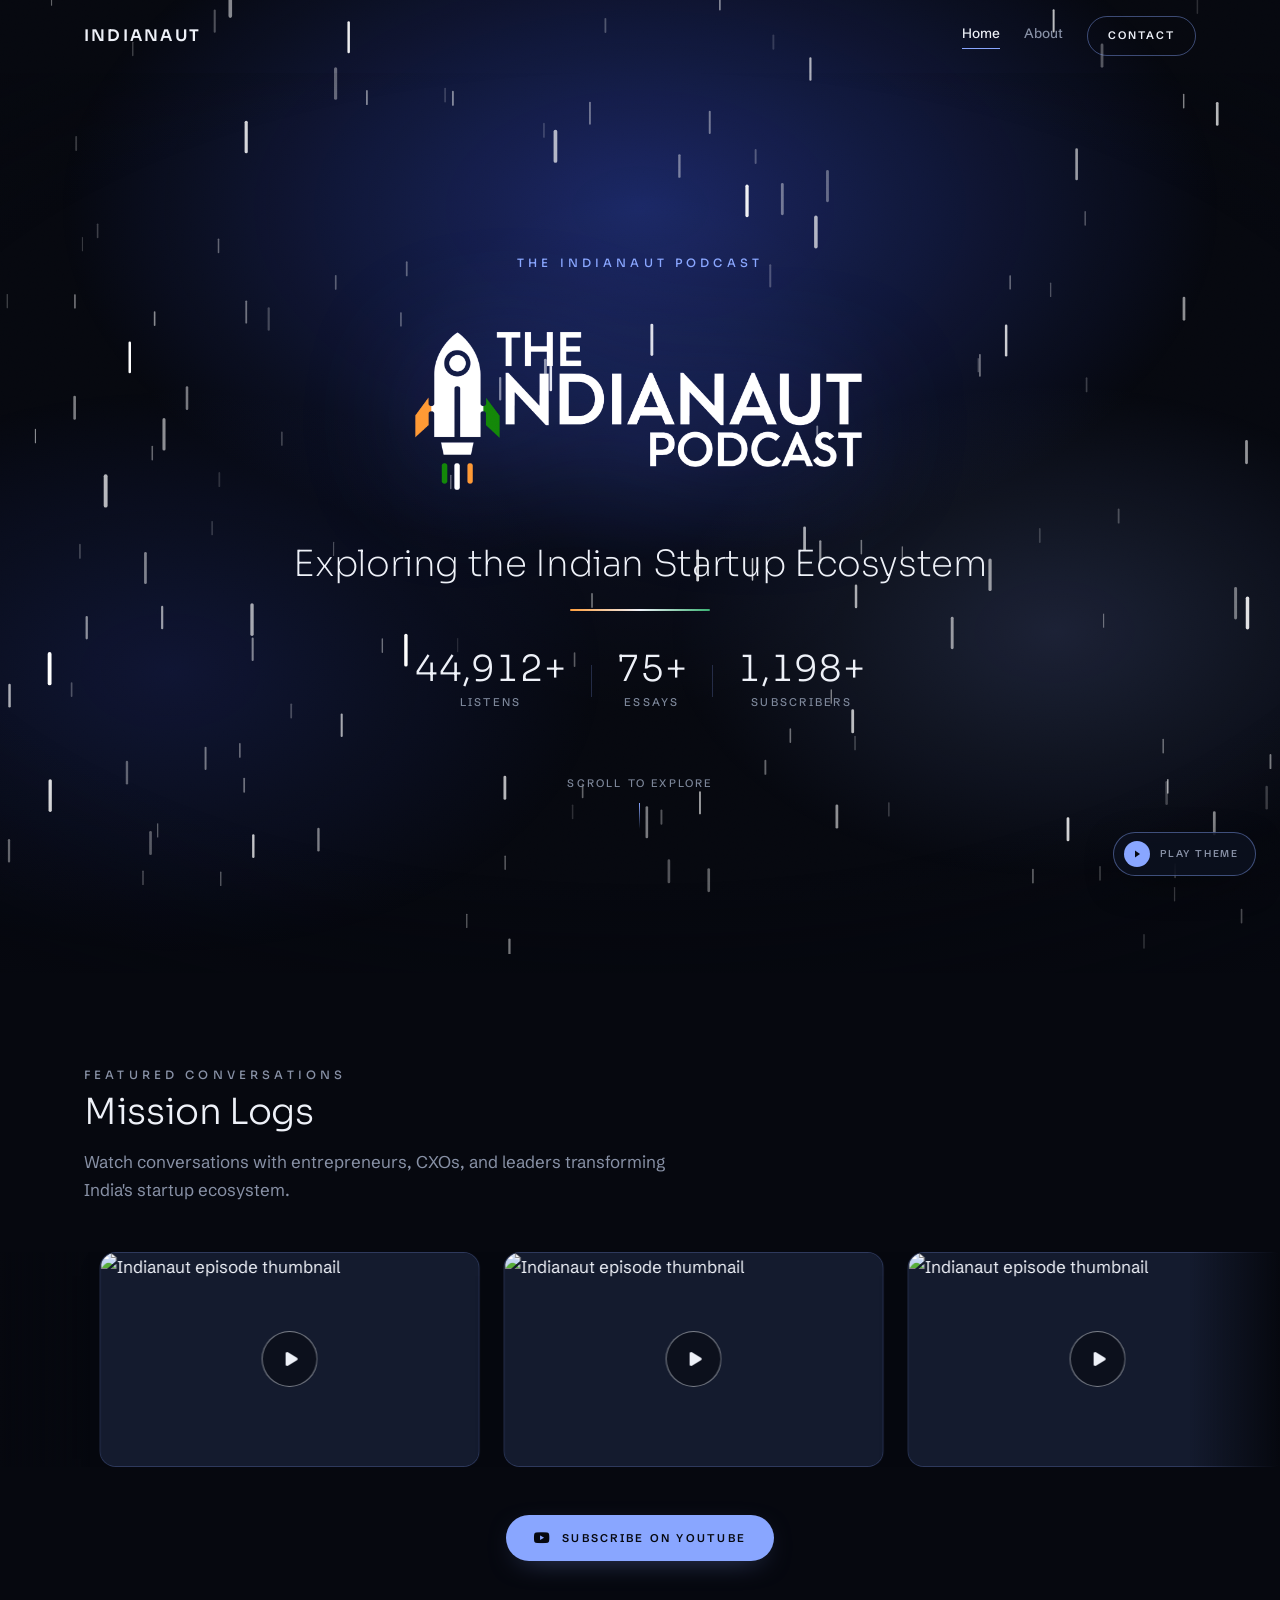
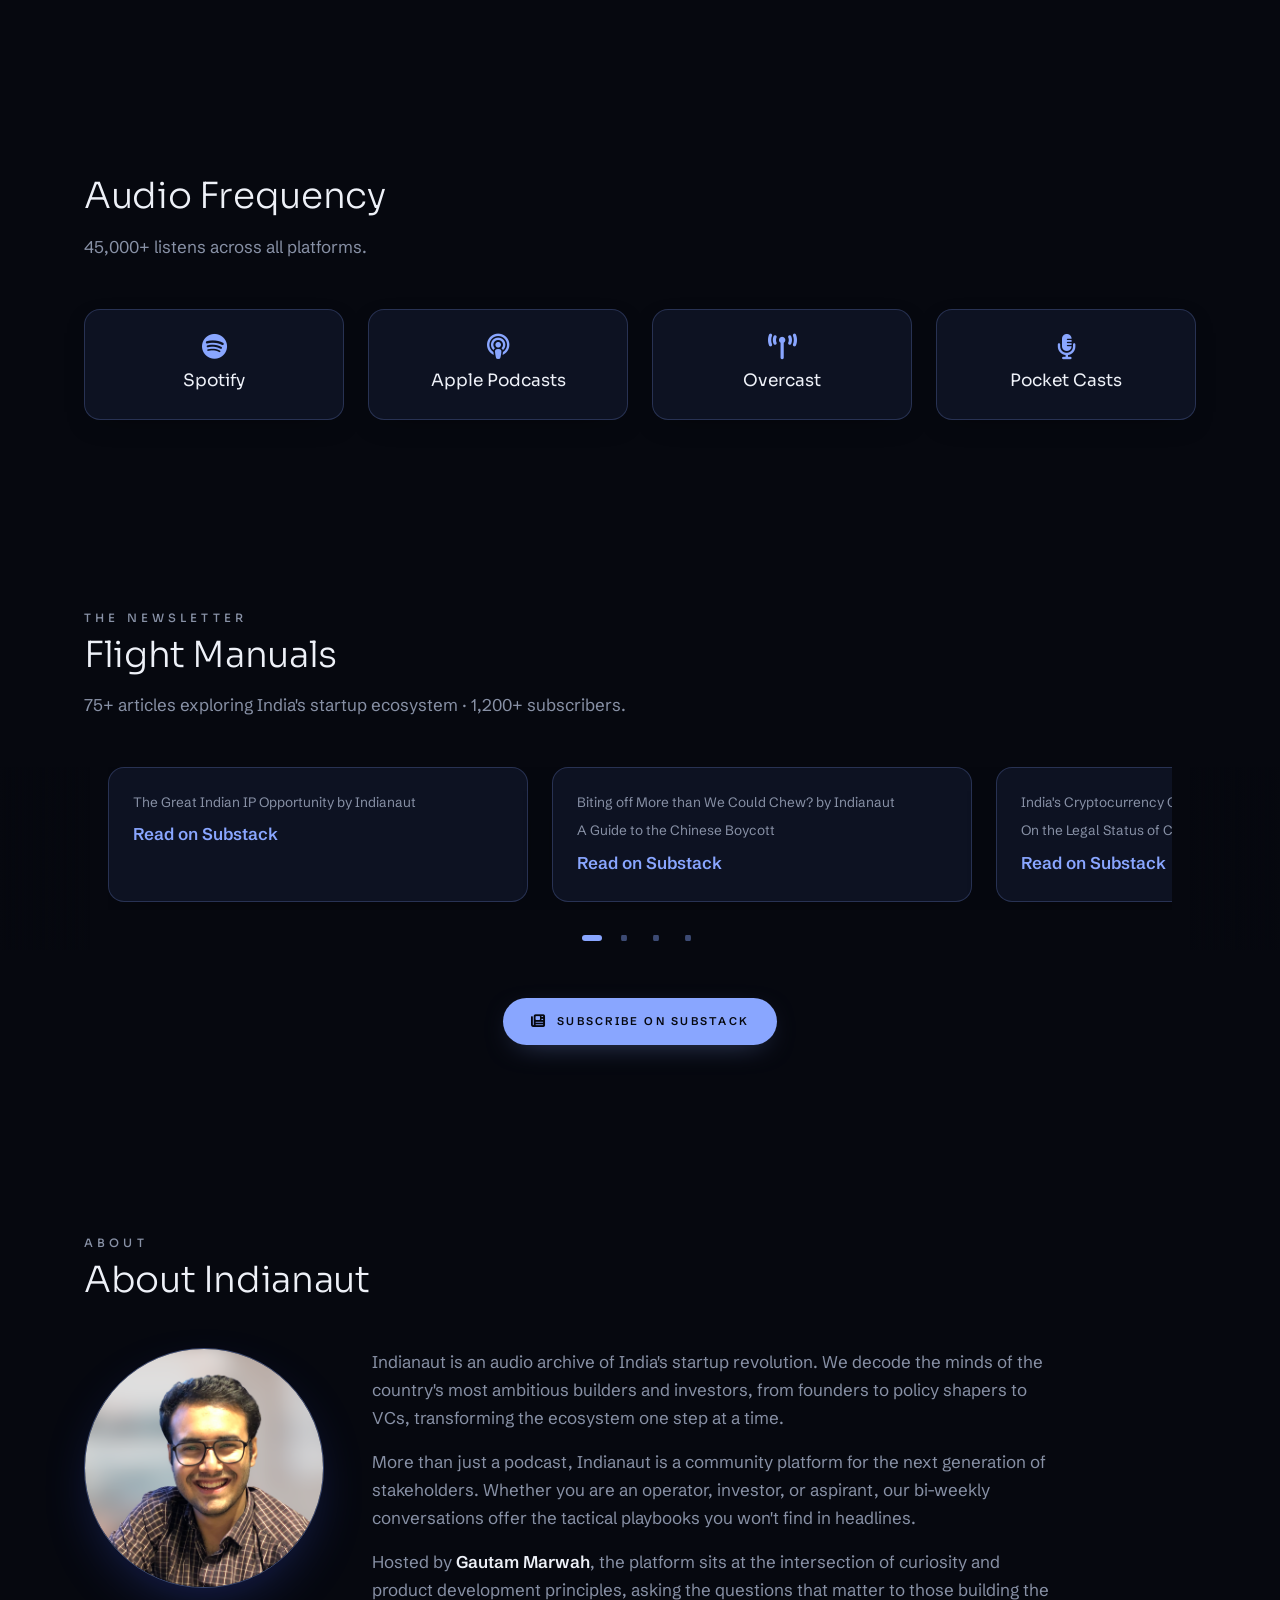
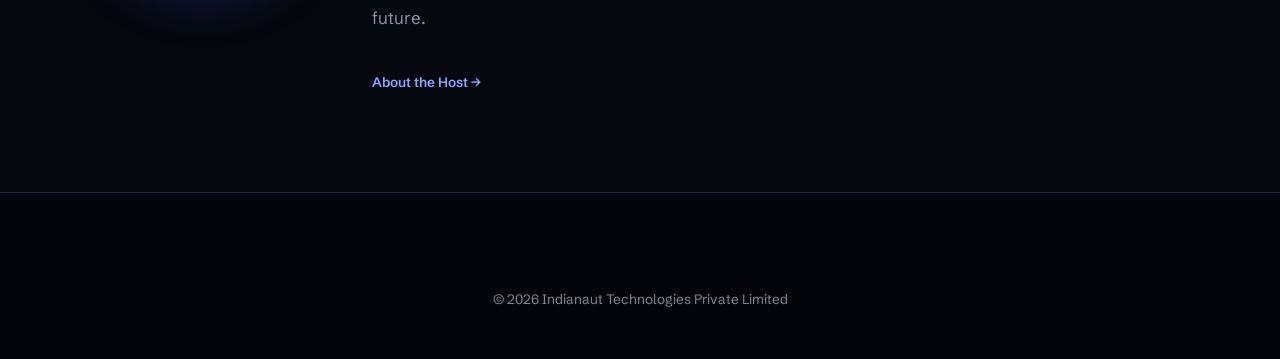
==== commit 723c5ab1: "Fix social and canonical metadata to point at indianaut.in The canonical and og:url tags pointed at " ====
--- a/index.html
+++ b/index.html
@@ -10,19 +10,17 @@
   <link rel="apple-touch-icon" href="favicon.ico">
 
   <meta property="og:type" content="website">
-  <meta property="og:url" content="https://indianaut.com/">
-  <link rel="canonical" href="https://indianaut.com/">
+  <meta property="og:url" content="https://indianaut.in/">
+  <link rel="canonical" href="https://indianaut.in/">
   <meta property="og:title" content="The Indianaut Podcast — Exploring the Indian Startup Ecosystem">
   <meta property="og:description" content="Indianaut: an audio archive of India's startup revolution. Conversations with the founders, CXOs, investors, and policy shapers building the ecosystem.">
-  <meta property="og:image" content="logo.png">
-  <meta property="og:image:width" content="1200">
-  <meta property="og:image:height" content="630">
+  <meta property="og:image" content="https://indianaut.in/logo.png">
   <meta property="og:site_name" content="Indianaut">
 
   <meta name="twitter:card" content="summary_large_image">
   <meta name="twitter:title" content="The Indianaut Podcast — Exploring the Indian Startup Ecosystem">
   <meta name="twitter:description" content="Indianaut: an audio archive of India's startup revolution.">
-  <meta name="twitter:image" content="logo.png">
+  <meta name="twitter:image" content="https://indianaut.in/logo.png">
 
   <link rel="preconnect" href="https://fonts.googleapis.com">
   <link rel="preconnect" href="https://fonts.gstatic.com" crossorigin>
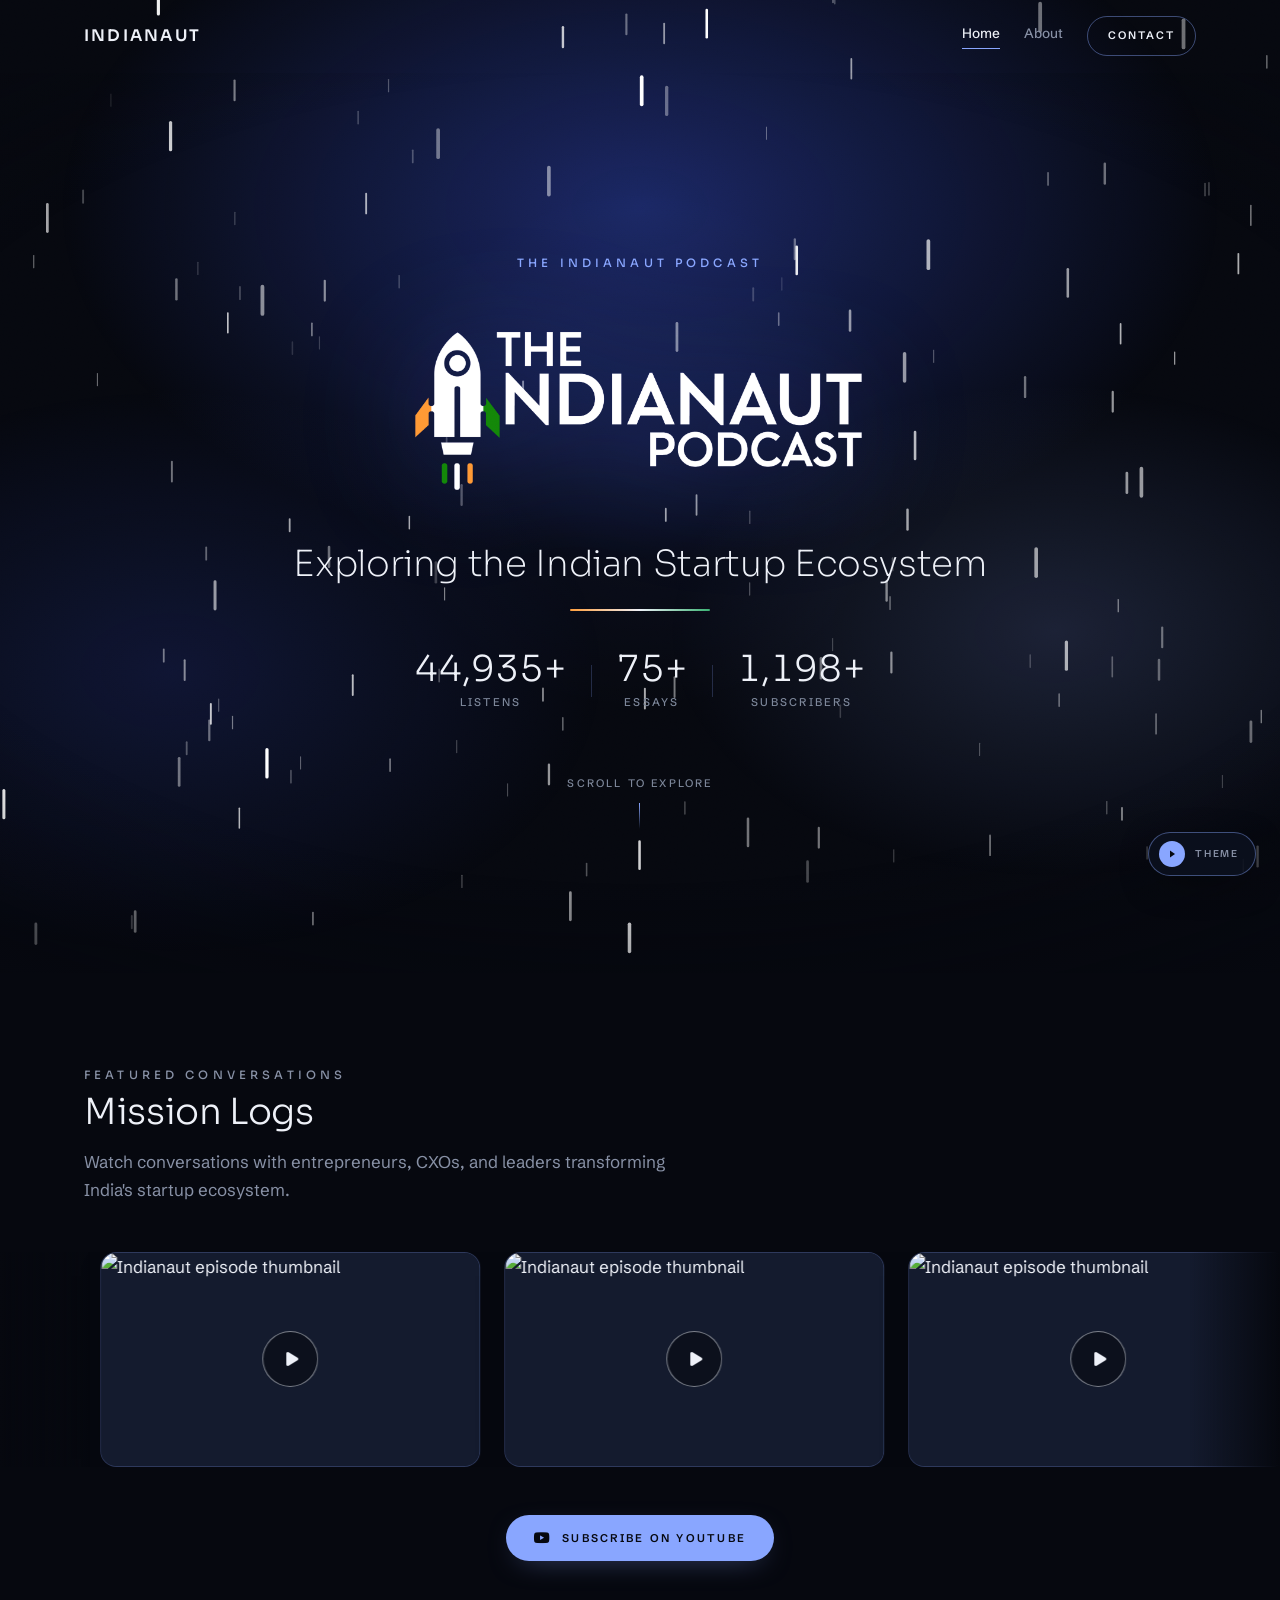
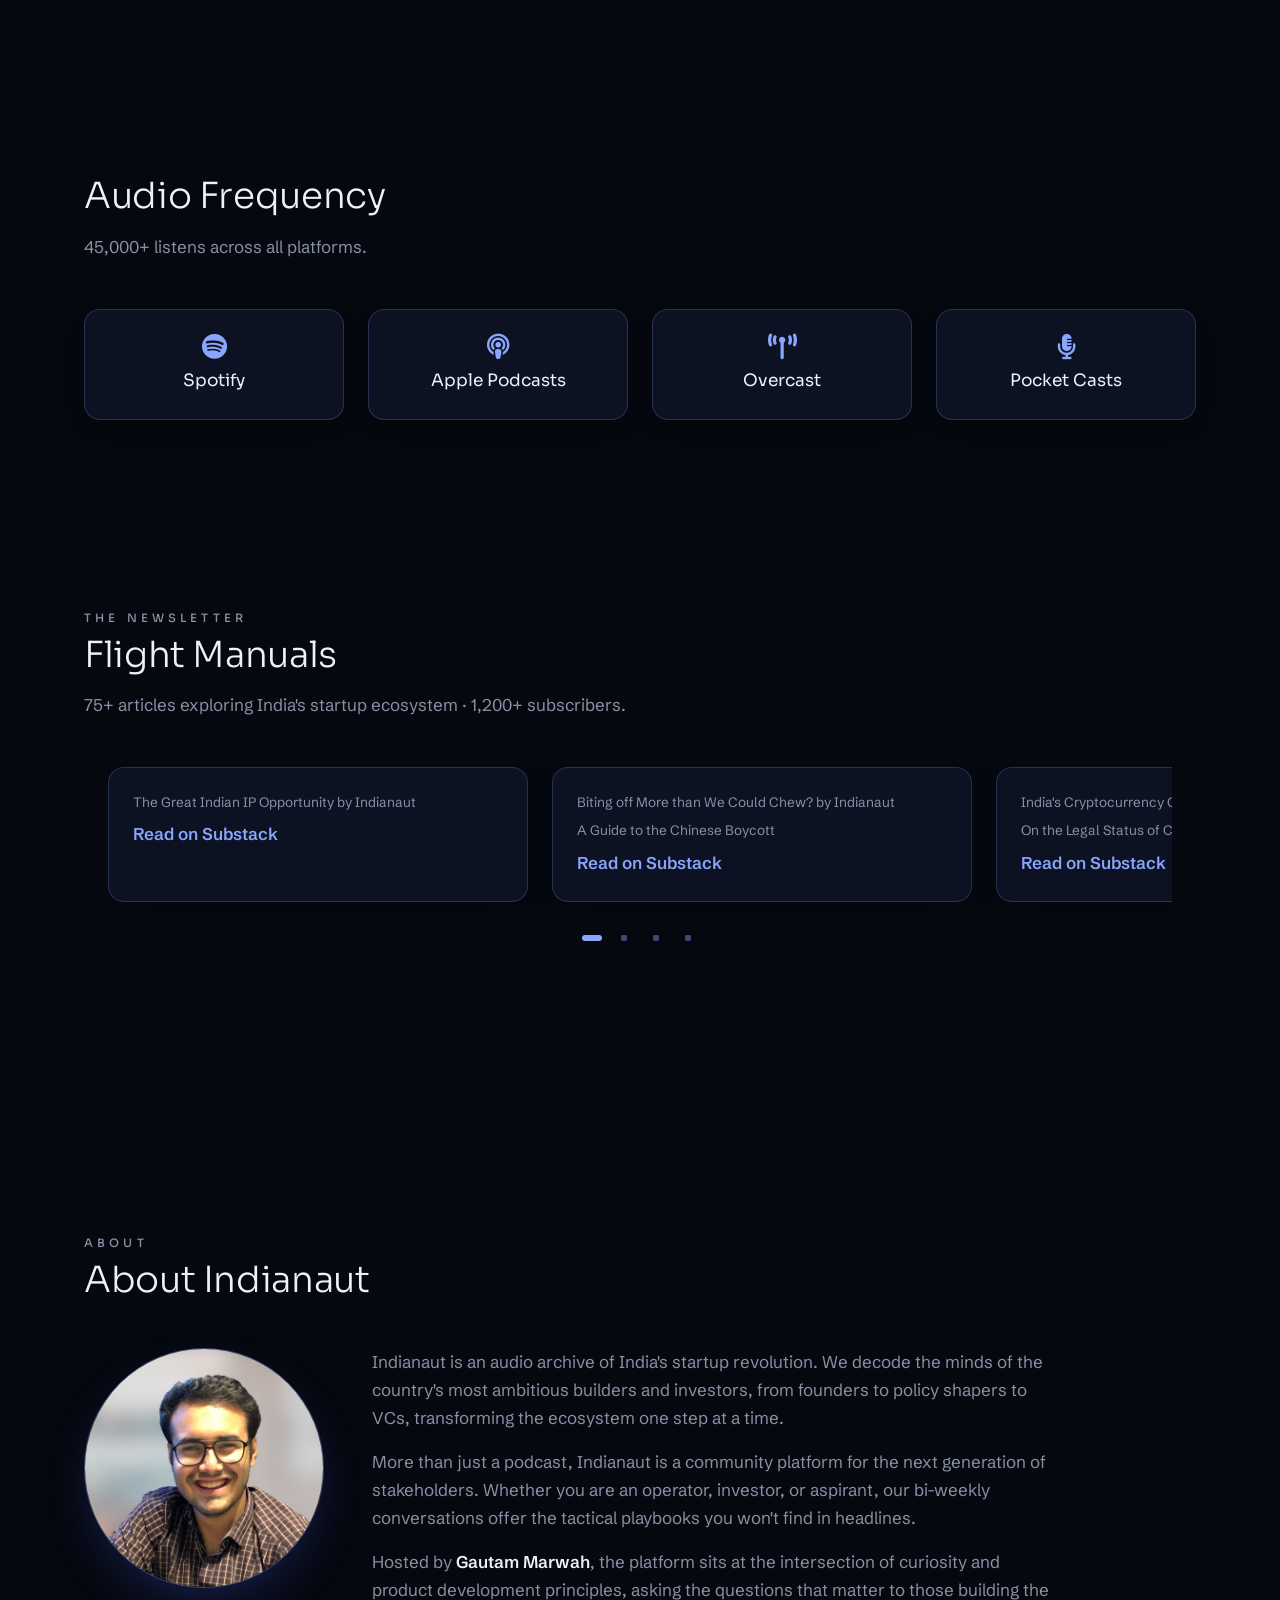
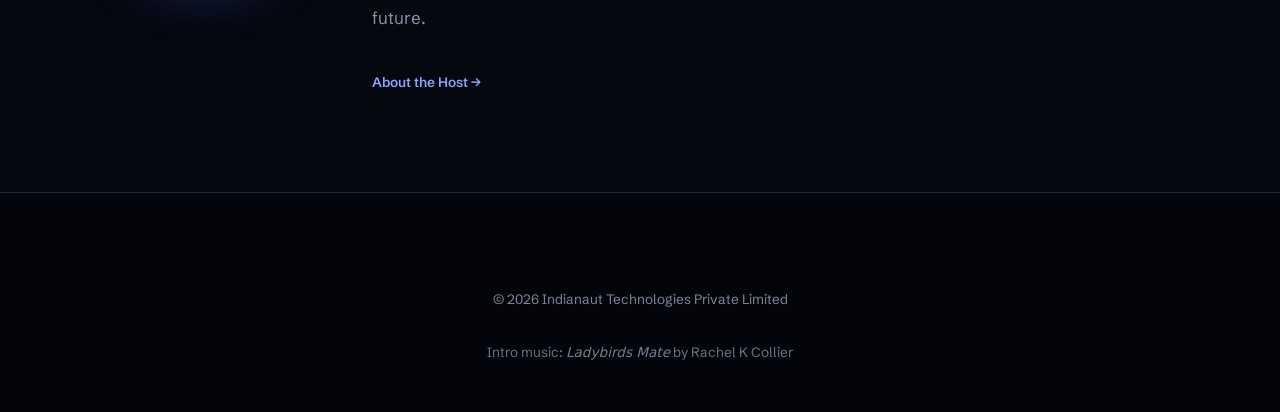
==== commit 421a3ff3: "Fix mobile Substack overflow + theme player, add music credit - Substack embeds: force the fixed-300" ====
--- a/index.html
+++ b/index.html
@@ -245,6 +245,7 @@
   <footer class="site-footer">
     <div class="container footer-inner">
       <p class="footer-copy">© 2026 Indianaut Technologies Private Limited</p>
+      <p class="footer-credit">Intro music: <em>Ladybirds Mate</em> by Rachel K Collier</p>
     </div>
   </footer>
 
--- a/style.css
+++ b/style.css
@@ -646,6 +646,14 @@
   border-radius: var(--radius-sm);
   overflow: hidden;
 }
+/* Substack's embed.js gives the iframe a fixed 300px width, which overflows
+   and clips inside a narrower card on mobile. Force it to fill the card so
+   the embed's own responsive layout reflows to fit. */
+.article-card .substack-post-embed iframe {
+  width: 100% !important;
+  min-width: 0 !important;
+  max-width: 100% !important;
+}
 .article-card .substack-post-embed p {
   color: var(--text-dim);
   font-family: var(--font-body);
@@ -751,6 +759,8 @@
   text-align: center;
 }
 .footer-copy { color: var(--text-faint); font-size: 0.85rem; }
+.footer-credit { color: var(--text-faint); font-size: 0.85rem; margin-top: 6px; opacity: 0.85; }
+.footer-credit em { font-style: italic; color: var(--text-dim); }
 
 /* ==========================================================================
    Atmosphere — film grain + cursor torch
@@ -991,6 +1001,8 @@
   .section { padding: var(--sp-xl) 0; }
   .carousel { padding-inline: calc(50vw - 50% + var(--sp-md)); }
   .carousel::before, .carousel::after { width: 24px; }
+  /* Give the Substack embed room and trim padding so it isn't cramped. */
+  .carousel--advance .article-card { width: min(360px, 88vw); padding: var(--sp-md); }
   .about-grid { grid-template-columns: 1fr; justify-items: center; text-align: center; }
   .about-photo { width: 180px; }
   .about-text p { max-width: 60ch; }
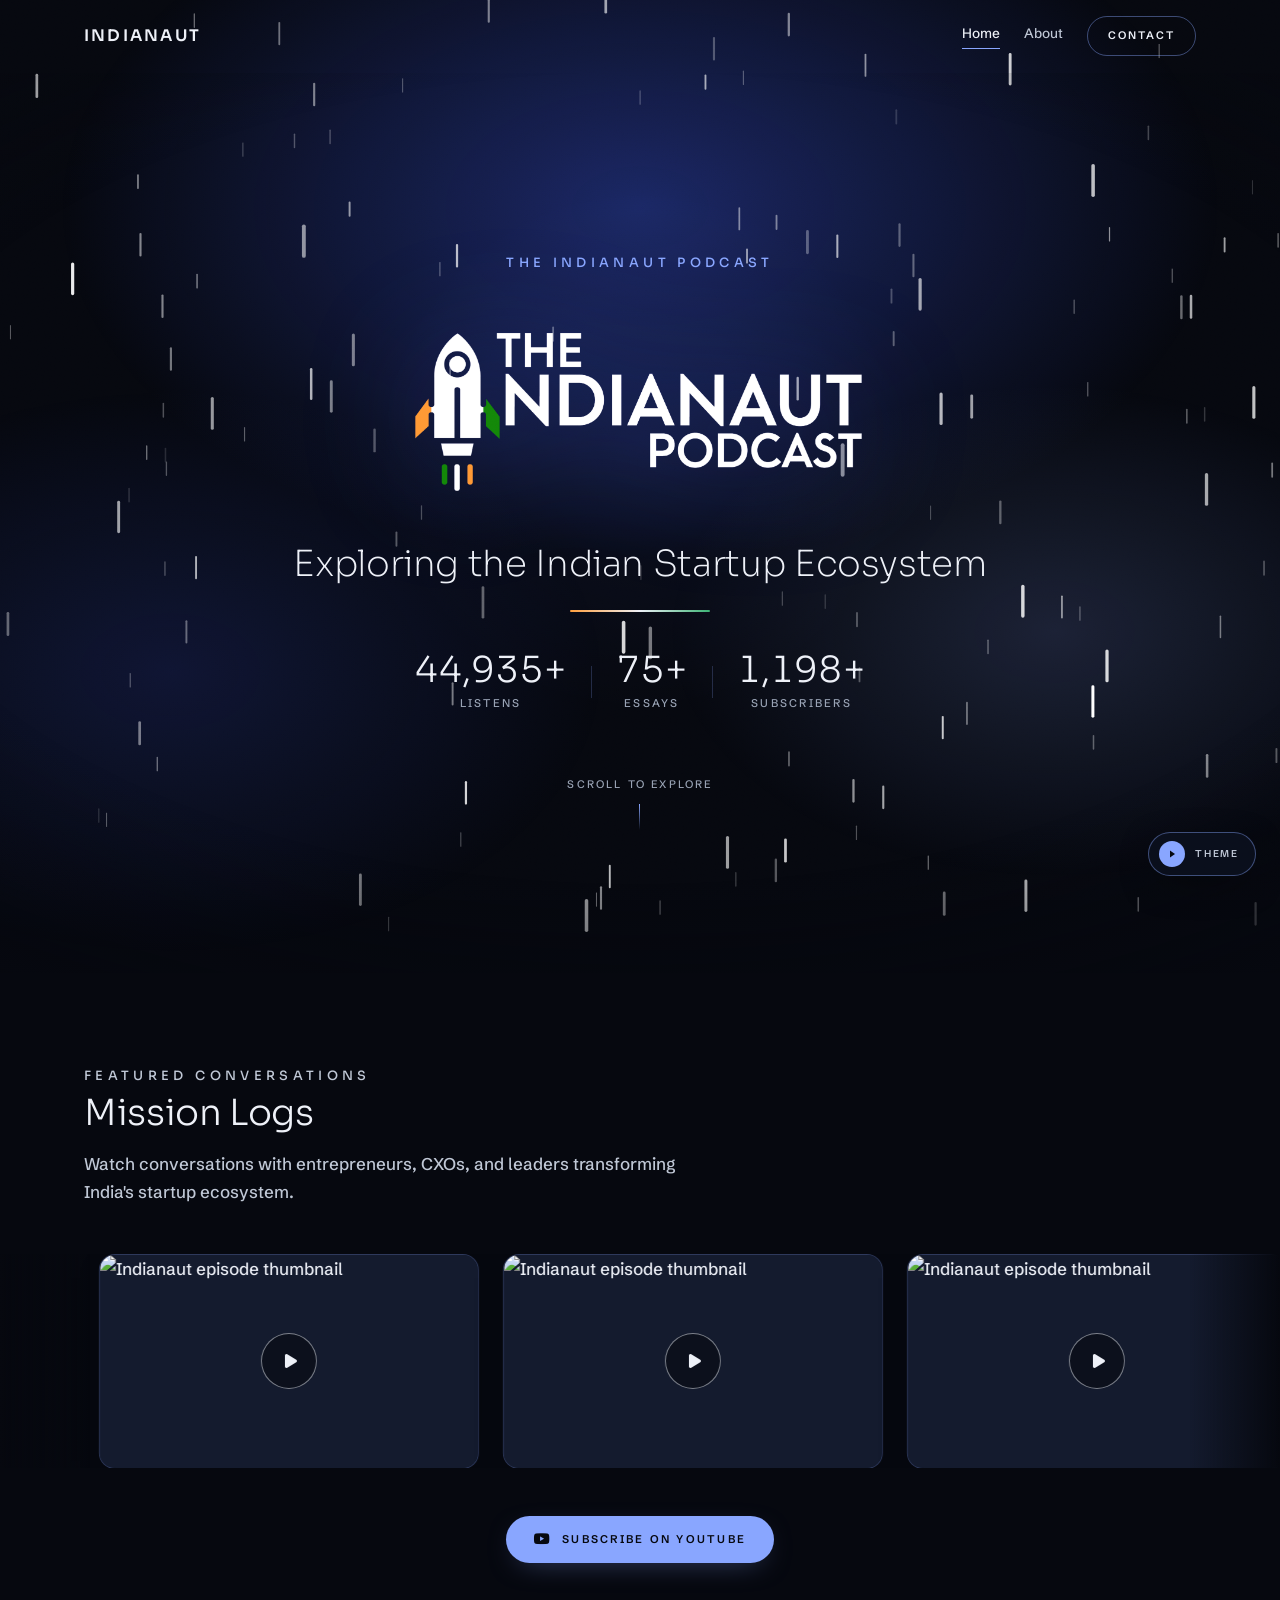
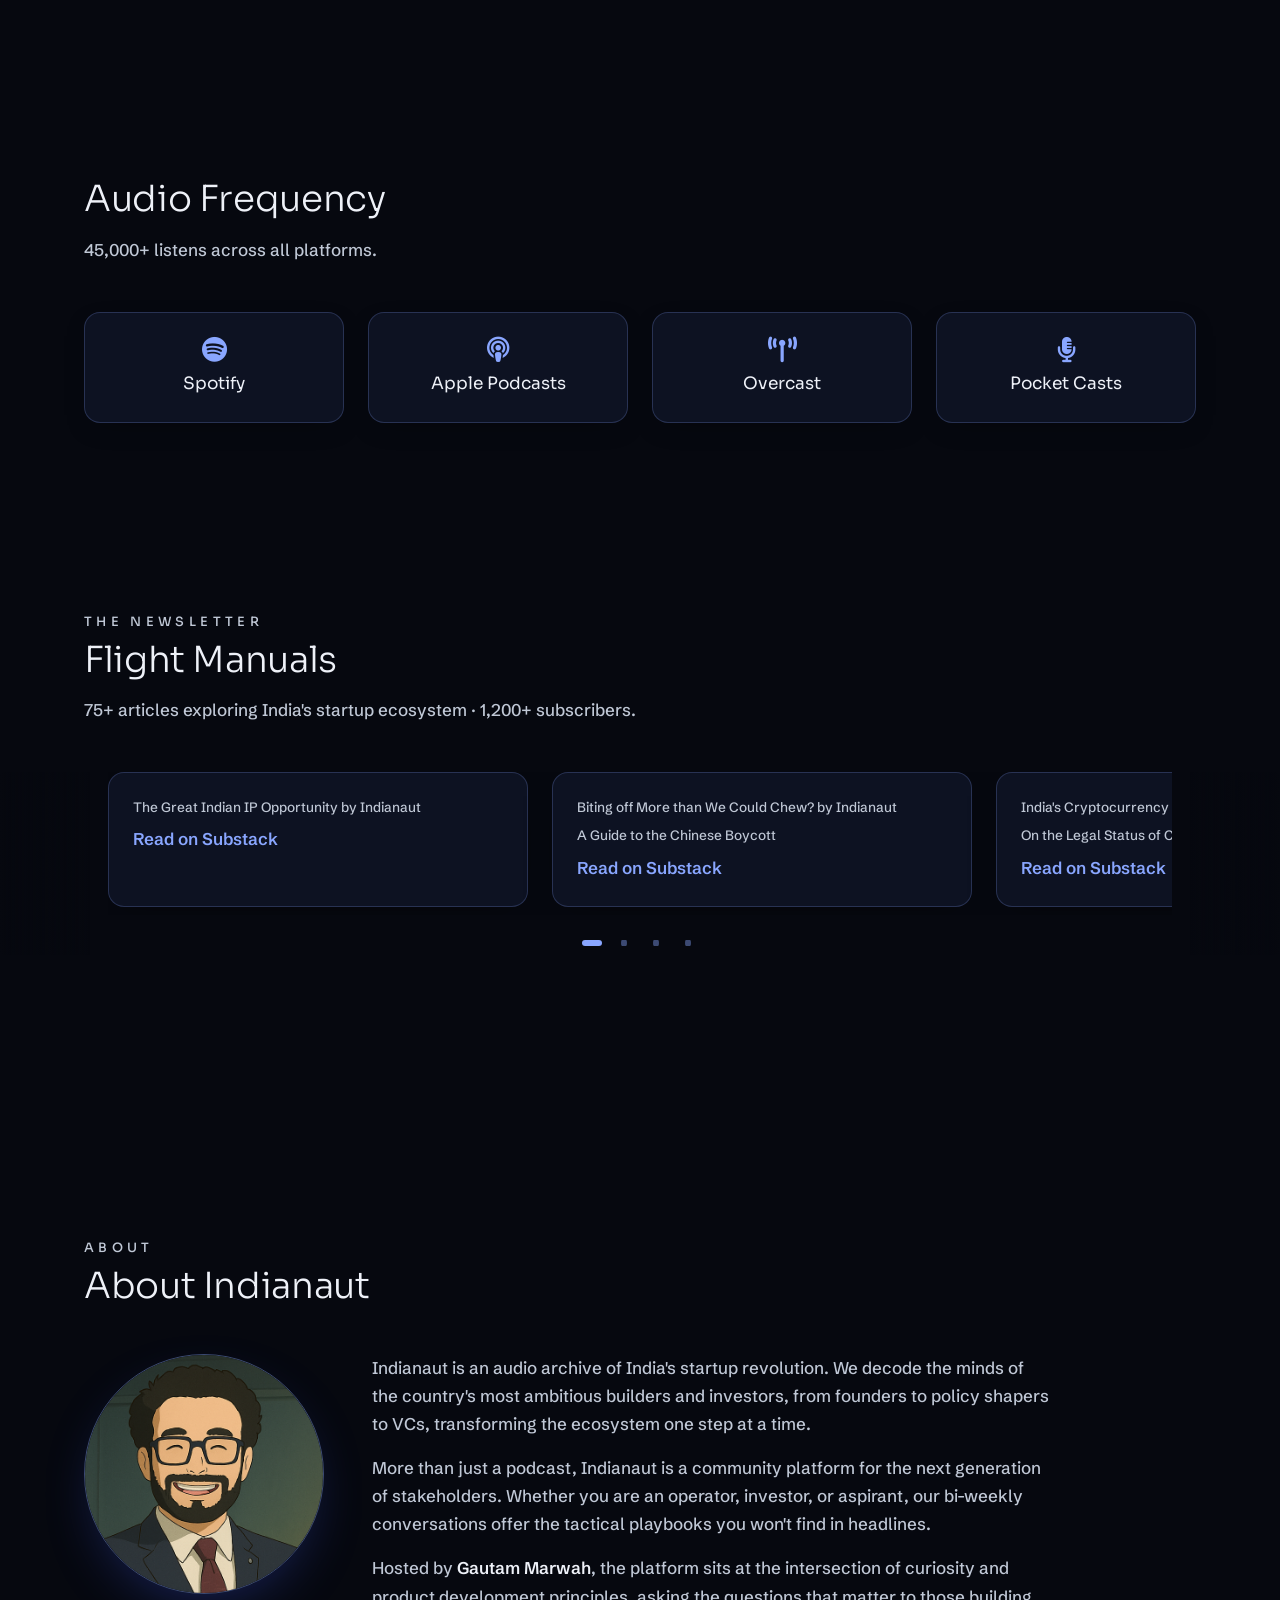
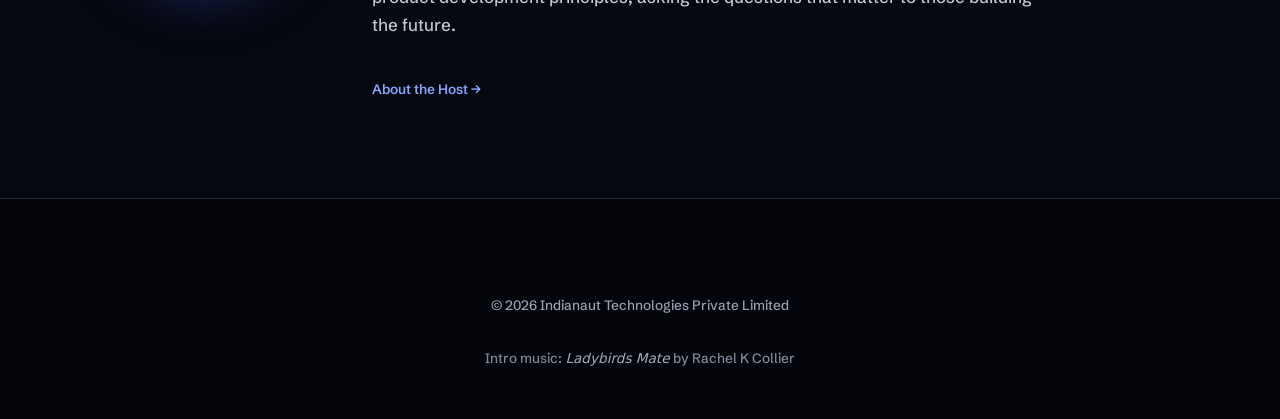
==== commit c7a9843e: "Update About page: bio, photo, layout, and fix theme playback - Bio: correct the PGP dates (June 202" ====
--- a/index.html
+++ b/index.html
@@ -229,7 +229,7 @@
 
         <div class="about-grid">
           <div class="about-photo reveal reveal--pop">
-            <img src="GautamMarwah-Photo.PNG" alt="Gautam Marwah, host of Indianaut">
+            <img src="GautamMarwah-Photo-2.png" alt="Gautam Marwah, host of Indianaut">
           </div>
           <div class="about-text reveal">
             <p>Indianaut is an audio archive of India's startup revolution. We decode the minds of the country's most ambitious builders and investors, from founders to policy shapers to VCs, transforming the ecosystem one step at a time.</p>
--- a/style.css
+++ b/style.css
@@ -18,8 +18,8 @@
   --panel: #0D1222;
   --panel-2: #141B2E;
   --text: #EEF1F8;
-  --text-dim: #8891A6;
-  --text-faint: #7C8699;
+  --text-dim: #C0C8D6;
+  --text-faint: #98A2B4;
   --accent: #89A6FF;
   --accent-deep: #3D5AF1;
   --accent-bright: #AFC3FF;
@@ -79,7 +79,7 @@
   color: var(--text);
   font-family: var(--font-body);
   font-size: 1.0625rem;
-  font-weight: 400;
+  font-weight: 500;
   line-height: 1.65;
   -webkit-font-smoothing: antialiased;
   overflow-x: hidden;
@@ -105,10 +105,10 @@
 .eyebrow {
   display: block;
   font-family: var(--font-display);
-  font-size: 0.72rem;
+  font-size: 0.8rem;
   font-weight: 500;
   line-height: 1.2;
-  letter-spacing: 0.36em;
+  letter-spacing: 0.34em;
   text-transform: uppercase;
   color: var(--accent);
 }
@@ -426,6 +426,7 @@
   animation: rise-in var(--dur-slow) var(--ease-out-expo) 0.7s forwards;
 }
 .hero-photo {
+  position: relative;
   width: 128px;
   height: 128px;
   border-radius: 50%;
@@ -436,7 +437,11 @@
   transform: scale(0.94);
   animation: bloom-in 1s var(--ease-out-expo) 0.2s forwards;
 }
-.hero-photo img { width: 100%; height: 100%; object-fit: cover; }
+/* The portrait is a full-body illustration. Rather than object-fit + a
+   transform scale (which upscales an already-shrunk bitmap and blurs it),
+   render the image oversized so the browser samples the source at full
+   resolution, then clip to the circle and position on the face. */
+.hero-photo img { position: absolute; left: 50%; top: -6%; width: 188%; max-width: none; height: auto; transform: translateX(-50%); }
 
 /* ==========================================================================
    Scroll reveal system
@@ -673,6 +678,7 @@
   align-items: start;
 }
 .about-photo {
+  position: relative;
   width: 100%;
   aspect-ratio: 1;
   border-radius: 50%;
@@ -680,7 +686,7 @@
   border: 1px solid var(--hairline-strong);
   box-shadow: 0 20px 60px -24px rgba(61, 90, 241, 0.45);
 }
-.about-photo img { width: 100%; height: 100%; object-fit: cover; }
+.about-photo img { position: absolute; left: 50%; top: -6%; width: 188%; max-width: none; height: auto; transform: translateX(-50%); }
 .about-text p { color: var(--text-dim); max-width: 68ch; margin-bottom: var(--sp-md); }
 .about-text p:last-child { margin-bottom: 0; }
 .host-link { color: var(--text); font-weight: 600; }
@@ -695,7 +701,8 @@
 }
 
 /* About page: bio / connect / coming next */
-.bio-section .container { max-width: 780px; }
+/* Bio uses the standard container so "Who I Am" lines up with the sections
+   below it; the reading measure is held by .bio-text max-width instead. */
 .bio-text p { color: var(--text-dim); margin-bottom: var(--sp-md); }
 .bio-text p:last-child { margin-bottom: 0; }
 
@@ -741,6 +748,128 @@
   border: 1px solid var(--hairline);
   border-radius: var(--radius-pill);
   padding: 5px 14px;
+}
+
+.bio-text { max-width: 68ch; }
+
+/* About hero: the disciplines this person builds across */
+.domain-line {
+  display: flex;
+  flex-wrap: wrap;
+  align-items: center;
+  justify-content: center;
+  row-gap: 6px;
+  margin-top: var(--sp-md);
+}
+.domain-line span {
+  font-family: var(--font-display);
+  font-size: 0.7rem;
+  font-weight: 500;
+  letter-spacing: 0.22em;
+  text-transform: uppercase;
+  color: var(--text-faint);
+}
+.domain-line span:not(:last-child)::after {
+  content: "\00B7";
+  margin: 0 12px;
+  color: var(--accent);
+  opacity: 0.6;
+}
+
+/* Selected work: domain filter */
+.work-controls {
+  display: flex;
+  flex-wrap: wrap;
+  align-items: center;
+  justify-content: space-between;
+  gap: var(--sp-md);
+  margin-bottom: var(--sp-xl);
+}
+.work-filter { display: flex; flex-wrap: wrap; gap: var(--sp-sm); }
+.filter-chip {
+  font-family: var(--font-display);
+  font-size: 0.7rem;
+  font-weight: 500;
+  letter-spacing: 0.14em;
+  text-transform: uppercase;
+  color: var(--text-dim);
+  background: transparent;
+  border: 1px solid var(--hairline);
+  border-radius: var(--radius-pill);
+  padding: 8px 16px;
+  transition: color var(--dur-fast) ease, border-color var(--dur-fast) ease, background var(--dur-fast) ease;
+}
+.filter-chip:hover { color: var(--text); border-color: var(--hairline-strong); }
+.filter-chip.is-active { color: var(--accent-bright); border-color: var(--accent); background: rgba(137, 166, 255, 0.08); }
+.work-count { font-size: 0.85rem; color: var(--text-faint); white-space: nowrap; }
+
+/* Selected work: the index */
+.work-index { border-top: 1px solid var(--hairline); }
+.work-row {
+  position: relative;
+  display: grid;
+  grid-template-columns: 104px 1fr auto;
+  gap: var(--sp-lg);
+  align-items: start;
+  padding: var(--sp-lg) var(--sp-xs);
+  border-bottom: 1px solid var(--hairline);
+  transition: background var(--dur-med) var(--ease-out-expo);
+}
+.work-row.is-hidden { display: none; }
+.work-row.has-link:hover { background: rgba(20, 27, 46, 0.45); }
+.work-date {
+  font-size: 0.85rem;
+  color: var(--text-faint);
+  padding-top: 3px;
+  white-space: nowrap;
+  font-variant-numeric: tabular-nums;
+}
+.work-main { min-width: 0; }
+.work-title {
+  font-family: var(--font-display);
+  font-weight: 500;
+  font-size: 1.0625rem;
+  line-height: 1.3;
+  letter-spacing: -0.01em;
+  color: var(--text);
+}
+.work-row.has-link:hover .work-title { color: var(--accent-bright); }
+.work-desc { color: var(--text-dim); font-size: 0.95rem; line-height: 1.55; margin-top: 4px; max-width: 62ch; }
+.work-tags { display: flex; flex-wrap: wrap; gap: 6px; margin-top: var(--sp-sm); }
+.work-tag {
+  font-size: 0.62rem;
+  font-weight: 500;
+  letter-spacing: 0.16em;
+  text-transform: uppercase;
+  color: var(--text-faint);
+  border: 1px solid var(--hairline);
+  border-radius: var(--radius-pill);
+  padding: 3px 10px;
+}
+.work-link {
+  align-self: center;
+  display: inline-flex;
+  align-items: center;
+  justify-content: center;
+  width: 36px;
+  height: 36px;
+  color: var(--text-dim);
+  font-size: 1.0625rem;
+  border-radius: var(--radius-pill);
+  transition: color var(--dur-fast) ease, background var(--dur-fast) ease;
+}
+a.work-link:hover, a.work-link:focus-visible { color: var(--accent-bright); background: rgba(137, 166, 255, 0.08); }
+.work-row.has-link:hover .work-link { color: var(--accent); }
+/* Stretch the single row link to the whole row so it is one clickable target. */
+a.work-link::after { content: ""; position: absolute; inset: 0; }
+
+@media (max-width: 640px) {
+  .work-controls { justify-content: flex-start; }
+  .work-row { grid-template-columns: 1fr auto; gap: var(--sp-xs) var(--sp-md); padding: var(--sp-md) 0; }
+  .work-date { grid-column: 1 / -1; order: -1; padding-top: 0; }
+  .work-link { align-self: start; }
+  .domain-line span { font-size: 0.62rem; letter-spacing: 0.18em; }
+  .domain-line span:not(:last-child)::after { margin: 0 8px; }
 }
 
 /* ==========================================================================
